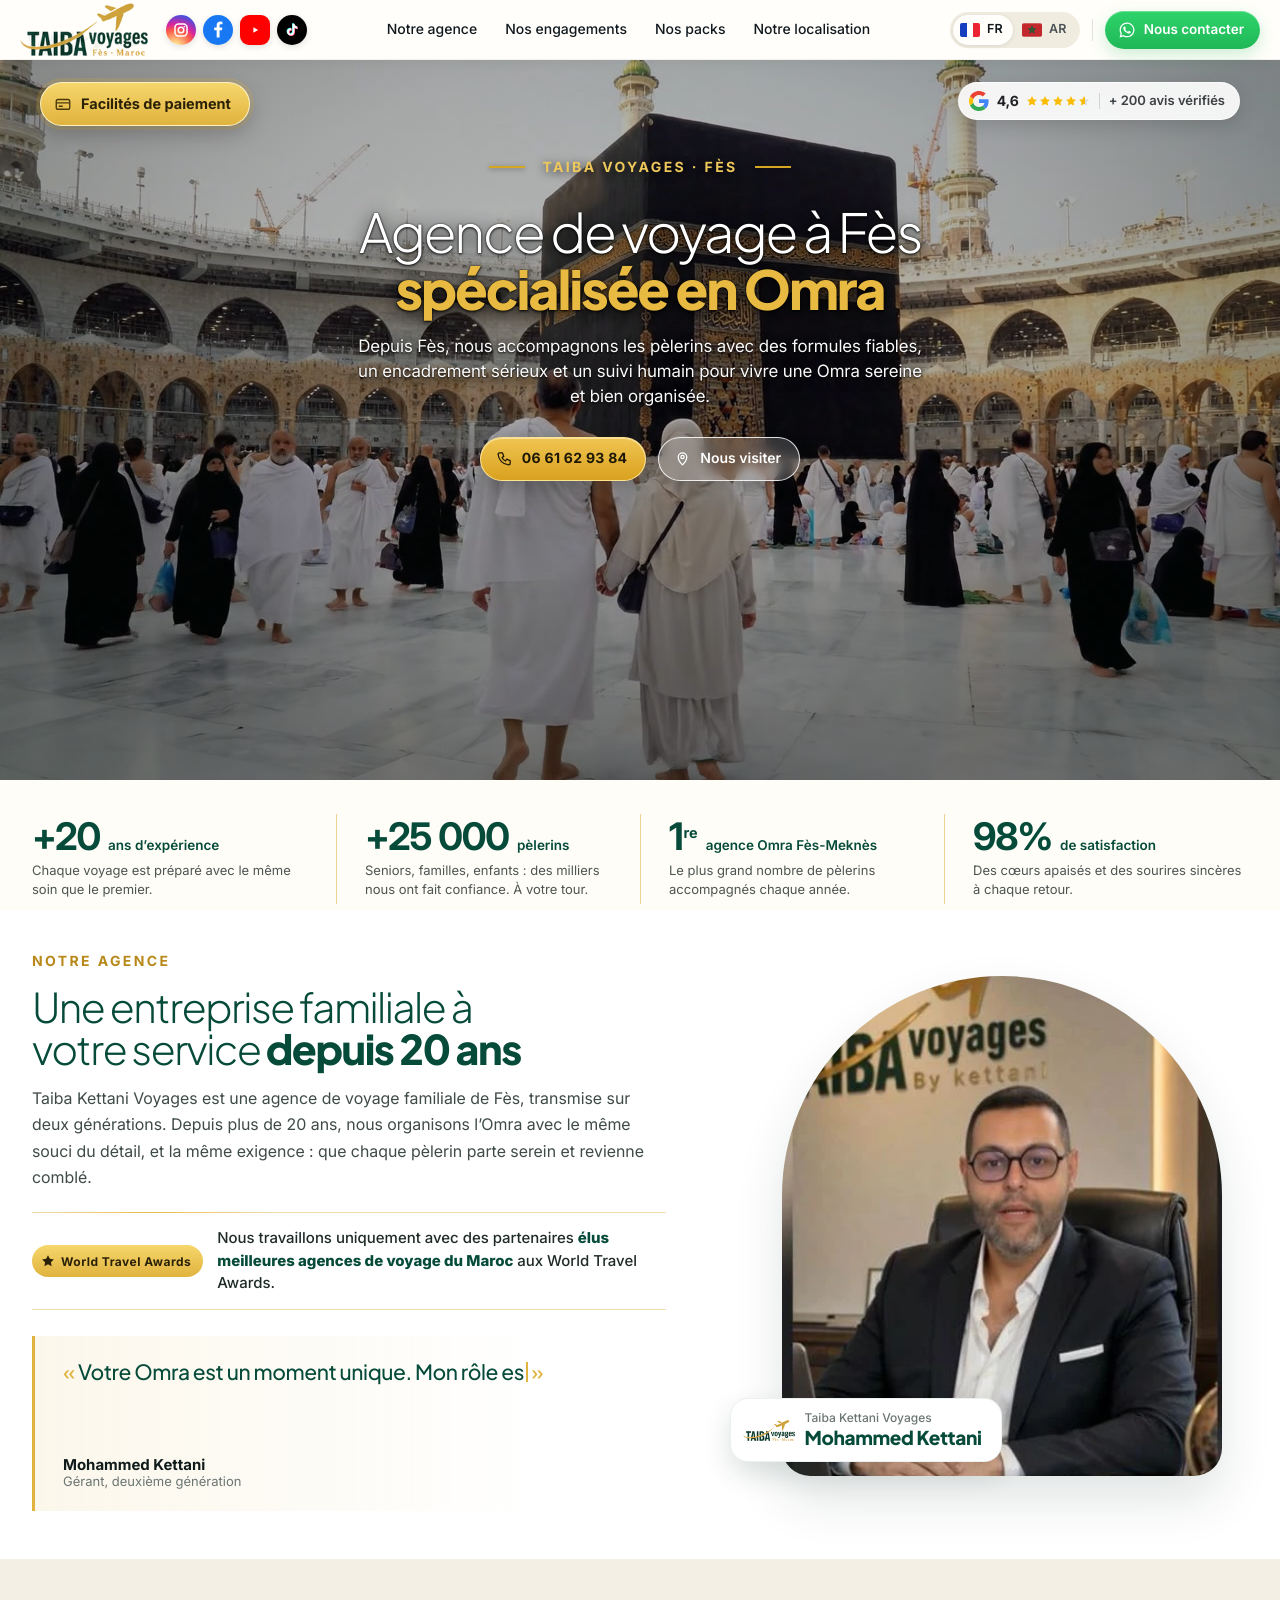
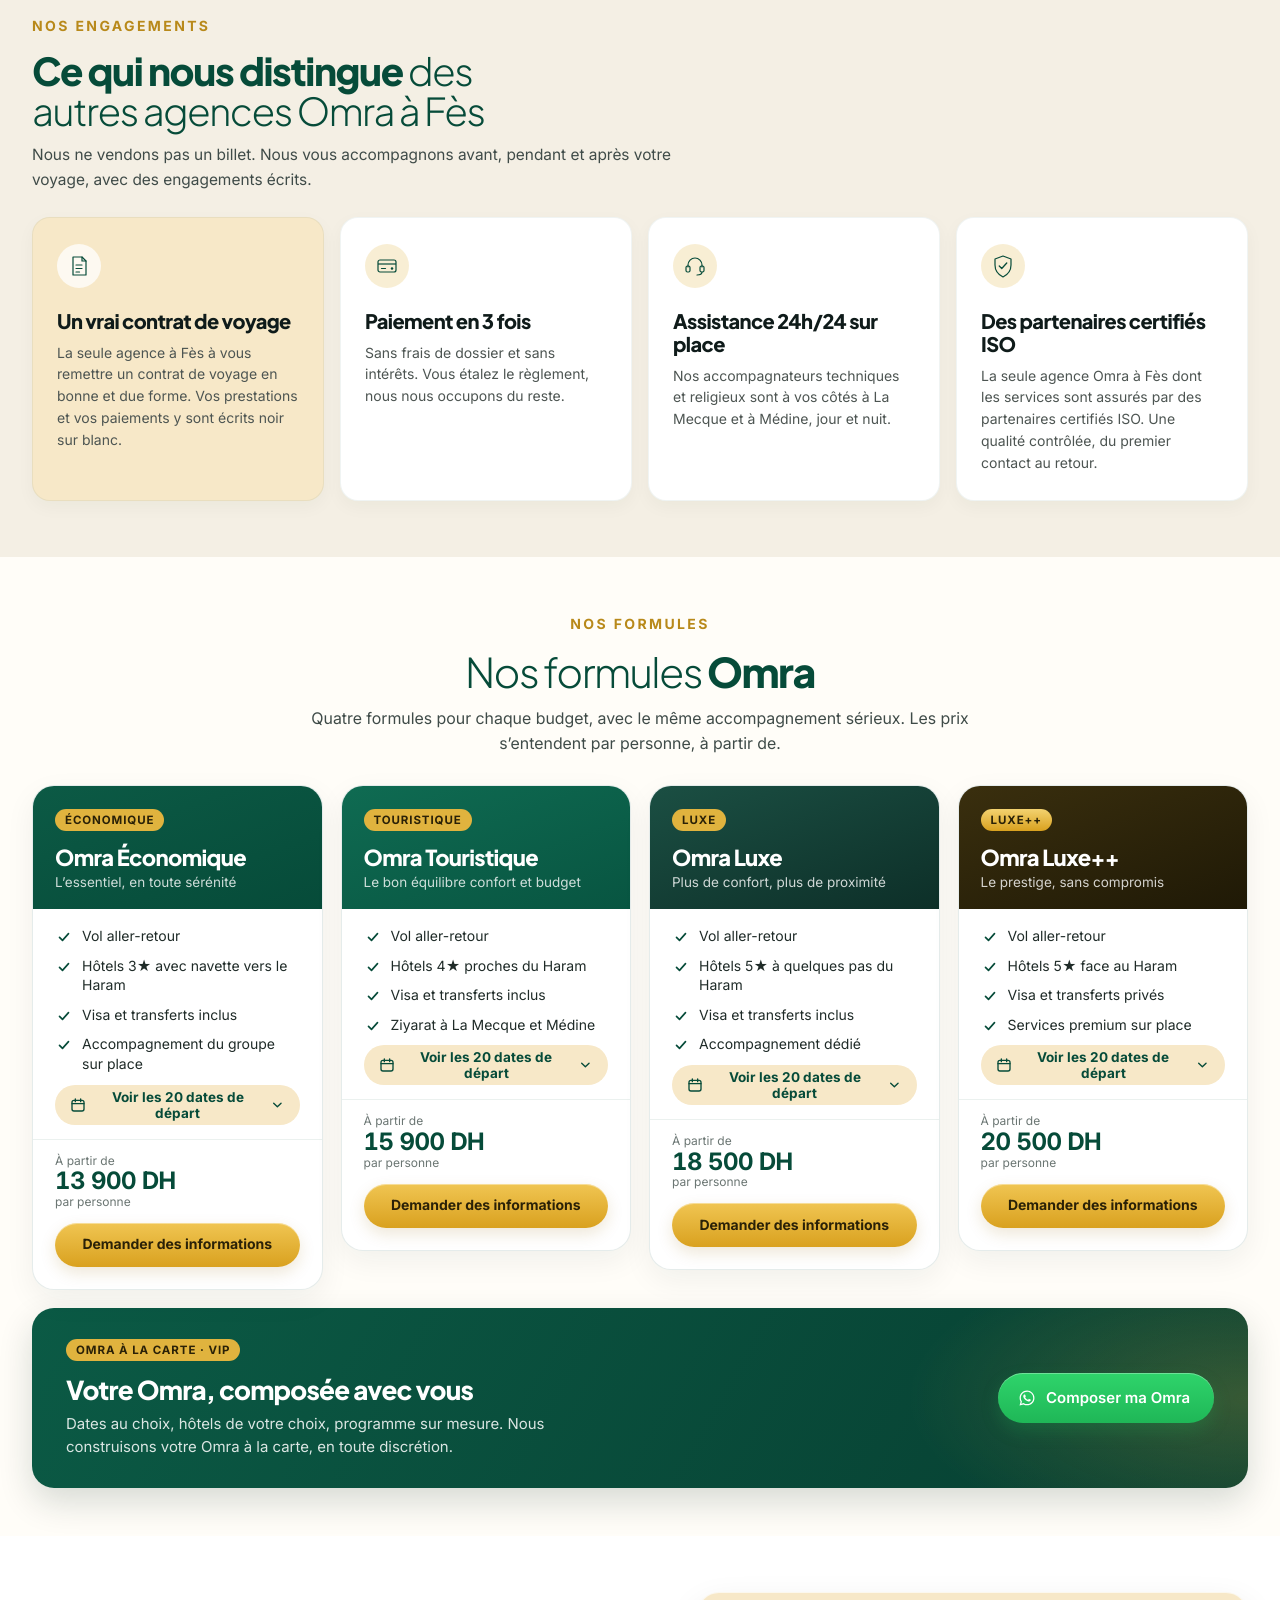
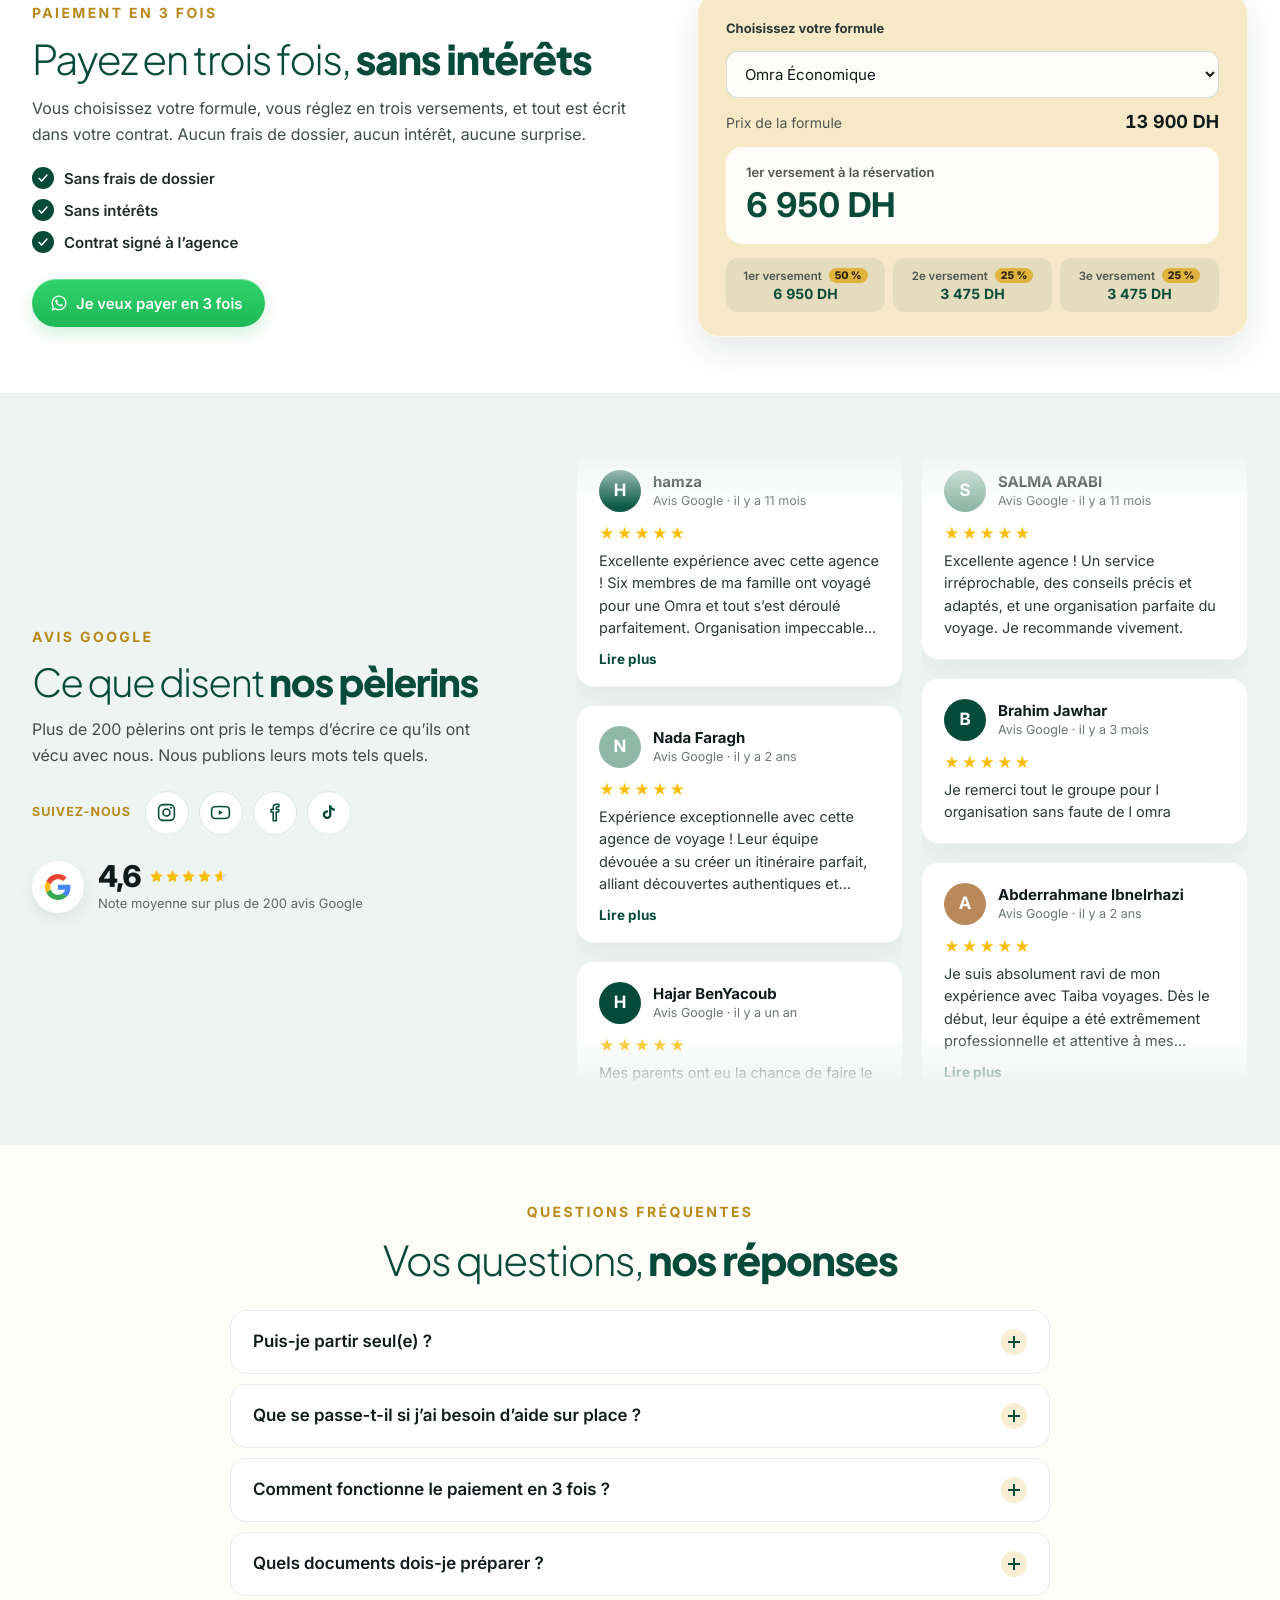
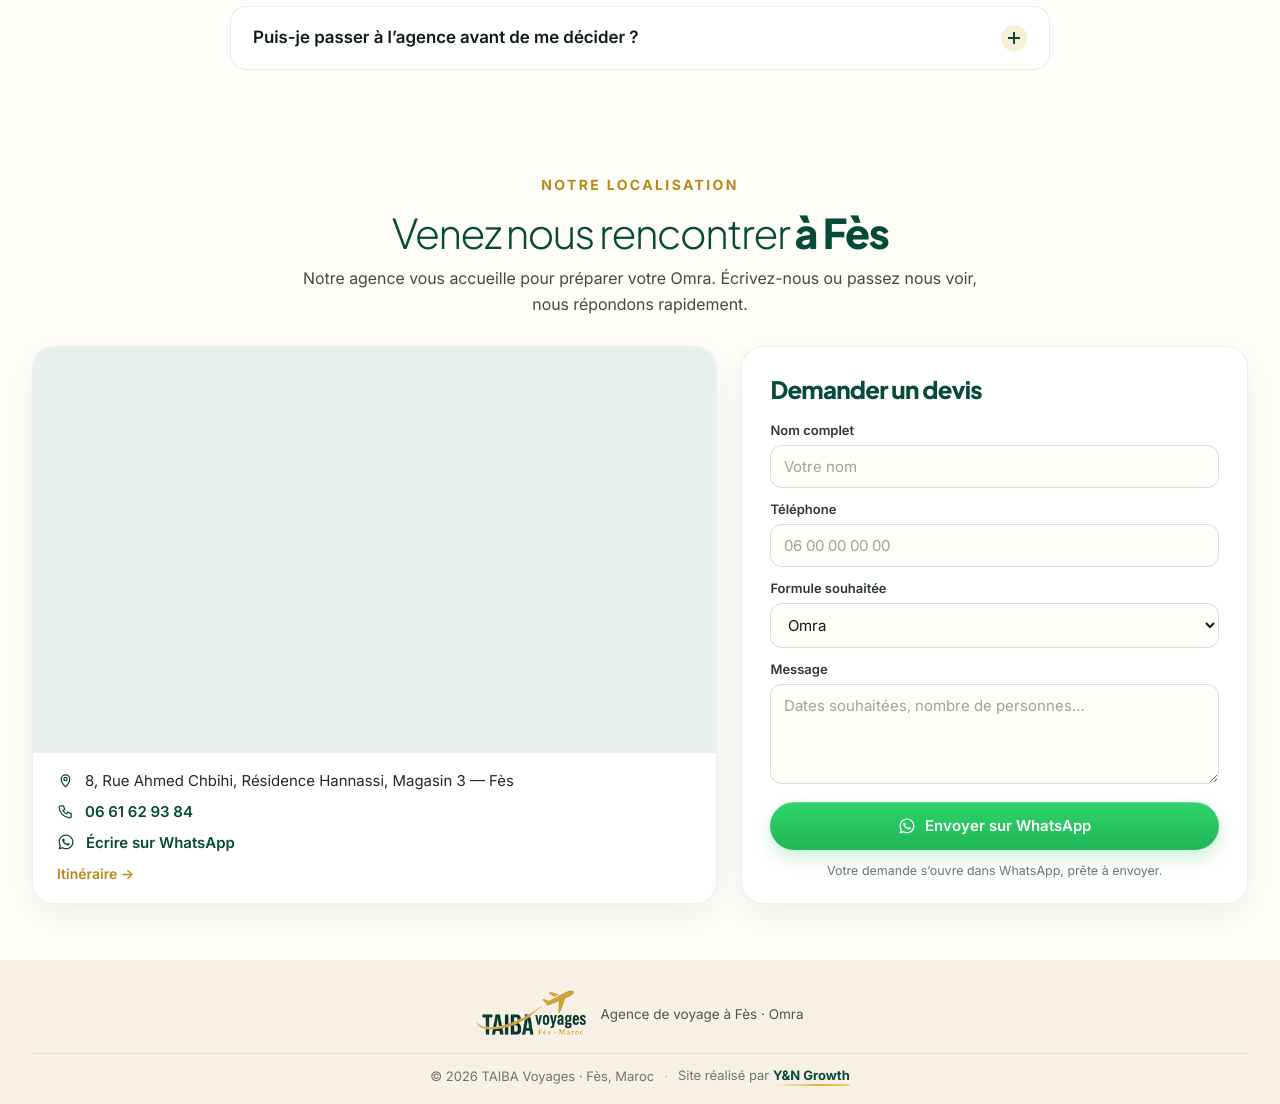
==== index.html @ 675cbcd8 "Réseaux sociaux flottants : à droite en FR, à gauche en AR (côté libre du texte) ; captures de test " ====
<!doctype html>
<html lang="fr" dir="ltr">
<head>
  <meta charset="utf-8" />
  <meta name="viewport" content="width=device-width, initial-scale=1" />
  <meta name="theme-color" content="#fffefa" />
  <title>Agence de voyage à Fès spécialisée en Omra | TAIBA Voyages</title>
  <meta name="description" content="TAIBA Voyages, agence de voyage à Fès spécialisée dans l'Omra. Découvrez nos formules et notre accompagnement." />
  <link rel="canonical" href="https://taibakettanivoyages.ma/" />
  <link rel="alternate" hreflang="fr" href="https://taibakettanivoyages.ma/" />
  <link rel="alternate" hreflang="ar" href="https://taibakettanivoyages.ma/ar/" />
  <link rel="alternate" hreflang="x-default" href="https://taibakettanivoyages.ma/" />
  <meta property="og:locale" content="fr_MA" />
  <meta property="og:locale:alternate" content="ar_MA" />
  <link rel="preconnect" href="https://fonts.googleapis.com" />
  <link rel="preconnect" href="https://fonts.gstatic.com" crossorigin />
  <link href="https://fonts.googleapis.com/css2?family=Inter:wght@400;500;600;700&family=Plus+Jakarta+Sans:wght@300;500;700;800&family=Tajawal:wght@300;400;500;700;800&display=swap" rel="stylesheet" />
  <script type="application/ld+json">{"@context": "https://schema.org", "@type": "TravelAgency", "name": "Taiba Kettani Voyages", "description": "Agence de voyage familiale à Fès spécialisée en Omra.", "telephone": "+212661629384", "address": {"@type": "PostalAddress", "streetAddress": "8, Rue Ahmed Chbihi, Résidence Hannassi, Magasin 3", "addressLocality": "Fès", "addressCountry": "MA"}, "url": "https://taibakettanivoyages.ma/", "priceRange": "13900-20500 MAD", "inLanguage": "fr", "sameAs": ["https://www.instagram.com/taiba_kettani_voyages/", "https://www.youtube.com/@Taiba.kettani.voyages", "https://www.facebook.com/Taiba.voyages", "https://www.tiktok.com/@taiba.voyages.by.k"]}</script>
  <link rel="stylesheet" href="styles.css?v=73" />
</head>
<body>
  <header class="site-header">
    <div class="nav-shell">
      <a class="brand" href="#" aria-label="TAIBA Voyages — Accueil">
        <img src="assets/logo-taiba.png" alt="TAIBA Voyages — Fès, Maroc" />
      </a>

      <div class="nav-social" aria-label="Réseaux sociaux">
        <a class="soc soc-ig" href="https://www.instagram.com/taiba_kettani_voyages/" target="_blank" rel="noopener" aria-label="Instagram" title="Instagram"><svg viewBox="0 0 24 24" fill="none" aria-hidden="true"><rect x="4" y="4" width="16" height="16" rx="4.6" stroke="#fff" stroke-width="2"/><circle cx="12" cy="12" r="3.7" stroke="#fff" stroke-width="2"/><circle cx="16.6" cy="7.4" r="1.15" fill="#fff"/></svg></a>
        <a class="soc soc-fb" href="https://www.facebook.com/Taiba.voyages" target="_blank" rel="noopener" aria-label="Facebook" title="Facebook"><svg viewBox="0 0 24 24" aria-hidden="true"><path fill="#fff" d="M15.12 5.32H17V2.14A26.1 26.1 0 0 0 14.26 2c-2.72 0-4.58 1.66-4.58 4.7v2.62H6.61v3.56h3.07V22h3.68v-9.12h3.06l.46-3.56h-3.52V7.05c0-1.03.28-1.73 1.76-1.73Z"/></svg></a>
        <a class="soc soc-yt" href="https://www.youtube.com/@Taiba.kettani.voyages" target="_blank" rel="noopener" aria-label="YouTube" title="YouTube"><svg viewBox="0 0 24 24" aria-hidden="true"><path fill="#fff" d="m9.8 8.2 6.4 3.8-6.4 3.8V8.2Z"/></svg></a>
        <a class="soc soc-tt" href="https://www.tiktok.com/@taiba.voyages.by.k" target="_blank" rel="noopener" aria-label="TikTok" title="TikTok"><svg viewBox="0 0 24 24" aria-hidden="true"><g transform="translate(4.4 3.6) scale(.66)"><path fill="#25F4EE" transform="translate(-1 -1)" d="M12.53.02c1.31-.02 2.61-.01 3.91-.02.08 1.53.63 3.09 1.75 4.17 1.12 1.11 2.7 1.62 4.24 1.79v4.03c-1.44-.05-2.89-.35-4.2-.97-.57-.26-1.1-.59-1.62-.93-.01 2.92.01 5.84-.02 8.75-.08 1.4-.54 2.79-1.35 3.94-1.31 1.92-3.58 3.17-5.91 3.21-1.43.08-2.86-.31-4.08-1.03-2.02-1.19-3.44-3.37-3.65-5.71-.02-.5-.03-1-.01-1.49.18-1.9 1.12-3.72 2.58-4.96 1.66-1.44 3.98-2.13 6.15-1.72.02 1.48-.04 2.96-.04 4.44-.99-.32-2.15-.23-3.02.37-.63.41-1.11 1.04-1.36 1.75-.21.51-.15 1.07-.14 1.61.24 1.64 1.82 3.02 3.5 2.87 1.12-.01 2.19-.66 2.77-1.61.19-.33.4-.67.41-1.06.1-1.79.06-3.57.07-5.36.01-4.03-.01-8.05.02-12.07Z"/><path fill="#FE2C55" transform="translate(1 1)" d="M12.53.02c1.31-.02 2.61-.01 3.91-.02.08 1.53.63 3.09 1.75 4.17 1.12 1.11 2.7 1.62 4.24 1.79v4.03c-1.44-.05-2.89-.35-4.2-.97-.57-.26-1.1-.59-1.62-.93-.01 2.92.01 5.84-.02 8.75-.08 1.4-.54 2.79-1.35 3.94-1.31 1.92-3.58 3.17-5.91 3.21-1.43.08-2.86-.31-4.08-1.03-2.02-1.19-3.44-3.37-3.65-5.71-.02-.5-.03-1-.01-1.49.18-1.9 1.12-3.72 2.58-4.96 1.66-1.44 3.98-2.13 6.15-1.72.02 1.48-.04 2.96-.04 4.44-.99-.32-2.15-.23-3.02.37-.63.41-1.11 1.04-1.36 1.75-.21.51-.15 1.07-.14 1.61.24 1.64 1.82 3.02 3.5 2.87 1.12-.01 2.19-.66 2.77-1.61.19-.33.4-.67.41-1.06.1-1.79.06-3.57.07-5.36.01-4.03-.01-8.05.02-12.07Z"/><path fill="#fff" d="M12.53.02c1.31-.02 2.61-.01 3.91-.02.08 1.53.63 3.09 1.75 4.17 1.12 1.11 2.7 1.62 4.24 1.79v4.03c-1.44-.05-2.89-.35-4.2-.97-.57-.26-1.1-.59-1.62-.93-.01 2.92.01 5.84-.02 8.75-.08 1.4-.54 2.79-1.35 3.94-1.31 1.92-3.58 3.17-5.91 3.21-1.43.08-2.86-.31-4.08-1.03-2.02-1.19-3.44-3.37-3.65-5.71-.02-.5-.03-1-.01-1.49.18-1.9 1.12-3.72 2.58-4.96 1.66-1.44 3.98-2.13 6.15-1.72.02 1.48-.04 2.96-.04 4.44-.99-.32-2.15-.23-3.02.37-.63.41-1.11 1.04-1.36 1.75-.21.51-.15 1.07-.14 1.61.24 1.64 1.82 3.02 3.5 2.87 1.12-.01 2.19-.66 2.77-1.61.19-.33.4-.67.41-1.06.1-1.79.06-3.57.07-5.36.01-4.03-.01-8.05.02-12.07Z"/></g></svg></a>
      </div>

      <nav class="desktop-nav" aria-label="Navigation principale">
        <a href="#agence">Notre agence</a>
        <a href="#engagements">Nos engagements</a>
        <a href="#packs">Nos packs</a>
        <a href="#localisation">Notre localisation</a>
      </nav>

      <div class="nav-actions">
        <div class="lang-switch" aria-label="Langue / اللغة">
          <a class="lang-btn is-active" href="./" data-lang="fr" lang="fr" hreflang="fr" title="Français" aria-current="page">
            <span class="flag flag-fr" aria-hidden="true"><i></i><i></i><i></i></span>
            <span class="lang-label">FR</span>
          </a>
          <a class="lang-btn" href="ar/" data-lang="ar" lang="ar" hreflang="ar" title="العربية">
            <span class="flag flag-ma" aria-hidden="true">
              <svg viewBox="0 0 900 600">
                <rect width="900" height="600" fill="#C1272D"/>
                <path d="M450 130 549.9 437.5 288.3 247.5h323.4L350.1 437.5Z" fill="none" stroke="#006233" stroke-width="40" stroke-linejoin="miter"/>
              </svg>
            </span>
            <span class="lang-label">AR</span>
          </a>
        </div>

        <span class="nav-divider" aria-hidden="true"></span>

        <a class="contact-cta" href="https://wa.me/212661629384" target="_blank" rel="noopener" aria-label="Nous contacter sur WhatsApp">
          <svg class="whatsapp-icon" width="20" height="20" viewBox="0 0 24 24" aria-hidden="true">
            <path fill="currentColor" d="M12.04 2C6.58 2 2.13 6.45 2.13 11.91c0 1.75.46 3.45 1.32 4.95L2.05 22l5.25-1.38a9.9 9.9 0 0 0 4.74 1.21c5.46 0 9.91-4.45 9.91-9.91 0-2.65-1.03-5.14-2.9-7.01A9.82 9.82 0 0 0 12.04 2m.01 1.67c2.2 0 4.26.86 5.82 2.42a8.2 8.2 0 0 1 2.41 5.83c0 4.54-3.7 8.23-8.24 8.23-1.48 0-2.93-.39-4.19-1.15l-.3-.17-3.12.82.83-3.04-.2-.32a8.2 8.2 0 0 1-1.26-4.38c.01-4.54 3.7-8.24 8.25-8.24M8.53 7.33c-.16 0-.43.06-.66.31-.22.25-.87.86-.87 2.07 0 1.22.89 2.39 1 2.56.14.17 1.76 2.67 4.25 3.73.59.27 1.05.42 1.41.53.59.19 1.13.16 1.56.1.48-.07 1.46-.6 1.67-1.18.21-.58.21-1.07.15-1.18-.07-.1-.23-.16-.48-.27-.25-.14-1.47-.74-1.69-.82-.23-.08-.37-.12-.56.12-.16.25-.64.81-.78.97-.15.17-.29.19-.53.07-.26-.13-1.06-.39-2-1.23-.74-.66-1.23-1.47-1.38-1.72-.12-.24-.01-.39.11-.5.11-.11.27-.29.37-.44.13-.14.17-.25.25-.41.08-.17.04-.31-.02-.43-.06-.11-.56-1.35-.77-1.84-.2-.48-.4-.42-.56-.43-.14 0-.3-.01-.47-.01"/>
          </svg>
          <span>Nous contacter</span>
        </a>

        <button class="menu-toggle" type="button" aria-label="Ouvrir le menu" aria-expanded="false">
          <span></span><span></span><span></span>
        </button>
      </div>
    </div>

    <div class="mobile-panel" hidden>
      <div class="mobile-row">
        <a href="#agence">Notre agence</a>
        <div class="nav-social mobile-social">
          <a class="soc soc-ig" href="https://www.instagram.com/taiba_kettani_voyages/" target="_blank" rel="noopener" aria-label="Instagram" title="Instagram"><svg viewBox="0 0 24 24" fill="none" aria-hidden="true"><rect x="4" y="4" width="16" height="16" rx="4.6" stroke="#fff" stroke-width="2"/><circle cx="12" cy="12" r="3.7" stroke="#fff" stroke-width="2"/><circle cx="16.6" cy="7.4" r="1.15" fill="#fff"/></svg></a>
          <a class="soc soc-fb" href="https://www.facebook.com/Taiba.voyages" target="_blank" rel="noopener" aria-label="Facebook" title="Facebook"><svg viewBox="0 0 24 24" aria-hidden="true"><path fill="#fff" d="M15.12 5.32H17V2.14A26.1 26.1 0 0 0 14.26 2c-2.72 0-4.58 1.66-4.58 4.7v2.62H6.61v3.56h3.07V22h3.68v-9.12h3.06l.46-3.56h-3.52V7.05c0-1.03.28-1.73 1.76-1.73Z"/></svg></a>
          <a class="soc soc-yt" href="https://www.youtube.com/@Taiba.kettani.voyages" target="_blank" rel="noopener" aria-label="YouTube" title="YouTube"><svg viewBox="0 0 24 24" aria-hidden="true"><path fill="#fff" d="m9.8 8.2 6.4 3.8-6.4 3.8V8.2Z"/></svg></a>
          <a class="soc soc-tt" href="https://www.tiktok.com/@taiba.voyages.by.k" target="_blank" rel="noopener" aria-label="TikTok" title="TikTok"><svg viewBox="0 0 24 24" aria-hidden="true"><g transform="translate(4.4 3.6) scale(.66)"><path fill="#25F4EE" transform="translate(-1 -1)" d="M12.53.02c1.31-.02 2.61-.01 3.91-.02.08 1.53.63 3.09 1.75 4.17 1.12 1.11 2.7 1.62 4.24 1.79v4.03c-1.44-.05-2.89-.35-4.2-.97-.57-.26-1.1-.59-1.62-.93-.01 2.92.01 5.84-.02 8.75-.08 1.4-.54 2.79-1.35 3.94-1.31 1.92-3.58 3.17-5.91 3.21-1.43.08-2.86-.31-4.08-1.03-2.02-1.19-3.44-3.37-3.65-5.71-.02-.5-.03-1-.01-1.49.18-1.9 1.12-3.72 2.58-4.96 1.66-1.44 3.98-2.13 6.15-1.72.02 1.48-.04 2.96-.04 4.44-.99-.32-2.15-.23-3.02.37-.63.41-1.11 1.04-1.36 1.75-.21.51-.15 1.07-.14 1.61.24 1.64 1.82 3.02 3.5 2.87 1.12-.01 2.19-.66 2.77-1.61.19-.33.4-.67.41-1.06.1-1.79.06-3.57.07-5.36.01-4.03-.01-8.05.02-12.07Z"/><path fill="#FE2C55" transform="translate(1 1)" d="M12.53.02c1.31-.02 2.61-.01 3.91-.02.08 1.53.63 3.09 1.75 4.17 1.12 1.11 2.7 1.62 4.24 1.79v4.03c-1.44-.05-2.89-.35-4.2-.97-.57-.26-1.1-.59-1.62-.93-.01 2.92.01 5.84-.02 8.75-.08 1.4-.54 2.79-1.35 3.94-1.31 1.92-3.58 3.17-5.91 3.21-1.43.08-2.86-.31-4.08-1.03-2.02-1.19-3.44-3.37-3.65-5.71-.02-.5-.03-1-.01-1.49.18-1.9 1.12-3.72 2.58-4.96 1.66-1.44 3.98-2.13 6.15-1.72.02 1.48-.04 2.96-.04 4.44-.99-.32-2.15-.23-3.02.37-.63.41-1.11 1.04-1.36 1.75-.21.51-.15 1.07-.14 1.61.24 1.64 1.82 3.02 3.5 2.87 1.12-.01 2.19-.66 2.77-1.61.19-.33.4-.67.41-1.06.1-1.79.06-3.57.07-5.36.01-4.03-.01-8.05.02-12.07Z"/><path fill="#fff" d="M12.53.02c1.31-.02 2.61-.01 3.91-.02.08 1.53.63 3.09 1.75 4.17 1.12 1.11 2.7 1.62 4.24 1.79v4.03c-1.44-.05-2.89-.35-4.2-.97-.57-.26-1.1-.59-1.62-.93-.01 2.92.01 5.84-.02 8.75-.08 1.4-.54 2.79-1.35 3.94-1.31 1.92-3.58 3.17-5.91 3.21-1.43.08-2.86-.31-4.08-1.03-2.02-1.19-3.44-3.37-3.65-5.71-.02-.5-.03-1-.01-1.49.18-1.9 1.12-3.72 2.58-4.96 1.66-1.44 3.98-2.13 6.15-1.72.02 1.48-.04 2.96-.04 4.44-.99-.32-2.15-.23-3.02.37-.63.41-1.11 1.04-1.36 1.75-.21.51-.15 1.07-.14 1.61.24 1.64 1.82 3.02 3.5 2.87 1.12-.01 2.19-.66 2.77-1.61.19-.33.4-.67.41-1.06.1-1.79.06-3.57.07-5.36.01-4.03-.01-8.05.02-12.07Z"/></g></svg></a>
        </div>
      </div>
      <a href="#engagements">Nos engagements</a>
      <a href="#packs">Nos packs</a>
      <a href="#localisation">Notre localisation</a>
    </div>
  </header>

  <nav class="social-rail" aria-label="Réseaux sociaux">
        <a class="soc soc-ig" href="https://www.instagram.com/taiba_kettani_voyages/" target="_blank" rel="noopener" aria-label="Instagram" title="Instagram"><svg viewBox="0 0 24 24" fill="none" aria-hidden="true"><rect x="4" y="4" width="16" height="16" rx="4.6" stroke="#fff" stroke-width="2"/><circle cx="12" cy="12" r="3.7" stroke="#fff" stroke-width="2"/><circle cx="16.6" cy="7.4" r="1.15" fill="#fff"/></svg></a>
        <a class="soc soc-fb" href="https://www.facebook.com/Taiba.voyages" target="_blank" rel="noopener" aria-label="Facebook" title="Facebook"><svg viewBox="0 0 24 24" aria-hidden="true"><path fill="#fff" d="M15.12 5.32H17V2.14A26.1 26.1 0 0 0 14.26 2c-2.72 0-4.58 1.66-4.58 4.7v2.62H6.61v3.56h3.07V22h3.68v-9.12h3.06l.46-3.56h-3.52V7.05c0-1.03.28-1.73 1.76-1.73Z"/></svg></a>
        <a class="soc soc-yt" href="https://www.youtube.com/@Taiba.kettani.voyages" target="_blank" rel="noopener" aria-label="YouTube" title="YouTube"><svg viewBox="0 0 24 24" aria-hidden="true"><path fill="#fff" d="m9.8 8.2 6.4 3.8-6.4 3.8V8.2Z"/></svg></a>
        <a class="soc soc-tt" href="https://www.tiktok.com/@taiba.voyages.by.k" target="_blank" rel="noopener" aria-label="TikTok" title="TikTok"><svg viewBox="0 0 24 24" aria-hidden="true"><g transform="translate(4.4 3.6) scale(.66)"><path fill="#25F4EE" transform="translate(-1 -1)" d="M12.53.02c1.31-.02 2.61-.01 3.91-.02.08 1.53.63 3.09 1.75 4.17 1.12 1.11 2.7 1.62 4.24 1.79v4.03c-1.44-.05-2.89-.35-4.2-.97-.57-.26-1.1-.59-1.62-.93-.01 2.92.01 5.84-.02 8.75-.08 1.4-.54 2.79-1.35 3.94-1.31 1.92-3.58 3.17-5.91 3.21-1.43.08-2.86-.31-4.08-1.03-2.02-1.19-3.44-3.37-3.65-5.71-.02-.5-.03-1-.01-1.49.18-1.9 1.12-3.72 2.58-4.96 1.66-1.44 3.98-2.13 6.15-1.72.02 1.48-.04 2.96-.04 4.44-.99-.32-2.15-.23-3.02.37-.63.41-1.11 1.04-1.36 1.75-.21.51-.15 1.07-.14 1.61.24 1.64 1.82 3.02 3.5 2.87 1.12-.01 2.19-.66 2.77-1.61.19-.33.4-.67.41-1.06.1-1.79.06-3.57.07-5.36.01-4.03-.01-8.05.02-12.07Z"/><path fill="#FE2C55" transform="translate(1 1)" d="M12.53.02c1.31-.02 2.61-.01 3.91-.02.08 1.53.63 3.09 1.75 4.17 1.12 1.11 2.7 1.62 4.24 1.79v4.03c-1.44-.05-2.89-.35-4.2-.97-.57-.26-1.1-.59-1.62-.93-.01 2.92.01 5.84-.02 8.75-.08 1.4-.54 2.79-1.35 3.94-1.31 1.92-3.58 3.17-5.91 3.21-1.43.08-2.86-.31-4.08-1.03-2.02-1.19-3.44-3.37-3.65-5.71-.02-.5-.03-1-.01-1.49.18-1.9 1.12-3.72 2.58-4.96 1.66-1.44 3.98-2.13 6.15-1.72.02 1.48-.04 2.96-.04 4.44-.99-.32-2.15-.23-3.02.37-.63.41-1.11 1.04-1.36 1.75-.21.51-.15 1.07-.14 1.61.24 1.64 1.82 3.02 3.5 2.87 1.12-.01 2.19-.66 2.77-1.61.19-.33.4-.67.41-1.06.1-1.79.06-3.57.07-5.36.01-4.03-.01-8.05.02-12.07Z"/><path fill="#fff" d="M12.53.02c1.31-.02 2.61-.01 3.91-.02.08 1.53.63 3.09 1.75 4.17 1.12 1.11 2.7 1.62 4.24 1.79v4.03c-1.44-.05-2.89-.35-4.2-.97-.57-.26-1.1-.59-1.62-.93-.01 2.92.01 5.84-.02 8.75-.08 1.4-.54 2.79-1.35 3.94-1.31 1.92-3.58 3.17-5.91 3.21-1.43.08-2.86-.31-4.08-1.03-2.02-1.19-3.44-3.37-3.65-5.71-.02-.5-.03-1-.01-1.49.18-1.9 1.12-3.72 2.58-4.96 1.66-1.44 3.98-2.13 6.15-1.72.02 1.48-.04 2.96-.04 4.44-.99-.32-2.15-.23-3.02.37-.63.41-1.11 1.04-1.36 1.75-.21.51-.15 1.07-.14 1.61.24 1.64 1.82 3.02 3.5 2.87 1.12-.01 2.19-.66 2.77-1.61.19-.33.4-.67.41-1.06.1-1.79.06-3.57.07-5.36.01-4.03-.01-8.05.02-12.07Z"/></g></svg></a>
      </nav>

  <main>
    <section class="hero" aria-labelledby="hero-title">
      <div class="hero-media" aria-hidden="true">
        <video class="hero-video" autoplay muted playsinline preload="auto" poster="assets/hero-placeholder.jpg">
          <source src="assets/hero-video.mp4?v=2" type="video/mp4" />
        </video>
      </div>
      <div class="hero-overlay" aria-hidden="true"></div>

      <a class="google-badge" href="#avis" aria-label="Avis Google : 4,6 sur 5, plus de 200 avis vérifiés">
        <span class="google-logo" aria-hidden="true">
          <svg viewBox="0 0 48 48">
            <path fill="#EA4335" d="M24 9.5c3.54 0 6.71 1.22 9.21 3.6l6.85-6.85C35.9 2.38 30.47 0 24 0 14.62 0 6.51 5.38 2.56 13.22l7.98 6.19C12.43 13.72 17.74 9.5 24 9.5z"/>
            <path fill="#4285F4" d="M46.98 24.55c0-1.57-.15-3.09-.38-4.55H24v9.02h12.94c-.58 2.96-2.26 5.48-4.78 7.18l7.73 6c4.51-4.18 7.09-10.36 7.09-17.65z"/>
            <path fill="#FBBC05" d="M10.53 28.59c-.48-1.45-.76-2.99-.76-4.59s.27-3.14.76-4.59l-7.98-6.19C.92 16.46 0 20.12 0 24c0 3.88.92 7.54 2.56 10.78l7.97-6.19z"/>
            <path fill="#34A853" d="M24 48c6.48 0 11.93-2.13 15.89-5.81l-7.73-6c-2.15 1.45-4.92 2.3-8.16 2.3-6.26 0-11.57-4.22-13.47-9.91l-7.98 6.19C6.51 42.62 14.62 48 24 48z"/>
          </svg>
        </span>
        <span class="google-score">4,6</span>
        <span class="stars" aria-hidden="true"><i></i><i></i><i></i><i></i><i class="half"></i></span>
        <span class="google-sep" aria-hidden="true"></span>
        <span class="google-count">+ 200 avis vérifiés</span>
      </a>

      <a class="pay-badge" href="#engagements" data-highlight="#pledge-pay"><svg width="16" height="16" viewBox="0 0 24 24" fill="none" aria-hidden="true"><rect x="3" y="6" width="18" height="13" rx="2.5" stroke="currentColor" stroke-width="1.8"/><path d="M3 10.5h18" stroke="currentColor" stroke-width="1.8"/><path d="M7 15h4" stroke="currentColor" stroke-width="1.8" stroke-linecap="round"/></svg><span>Facilités de paiement</span></a>

      <div class="hero-content">
        <div class="eyebrow"><span></span><b>TAIBA VOYAGES · FÈS</b><span></span></div>

        <h1 id="hero-title">
          <span class="line-white">Agence de voyage à Fès</span>
          <span class="line-gold">spécialisée en Omra</span>
        </h1>

        <p class="hero-lead">
          Depuis Fès, nous accompagnons les pèlerins avec des formules fiables,<br class="desktop-break" />
          un encadrement sérieux et un suivi humain pour vivre une Omra sereine<br class="desktop-break" />
          et bien organisée.
        </p>

        <div class="hero-actions v-gold">
          <a class="ghost-cta" href="tel:+212661629384" aria-label="Appeler l’agence">
            <svg width="17" height="17" viewBox="0 0 24 24" fill="none" aria-hidden="true"><path d="M5 4h4l2 5-2.5 1.5a11 11 0 0 0 5 5L15 13l5 2v4a2 2 0 0 1-2 2A16 16 0 0 1 3 6a2 2 0 0 1 2-2Z" stroke="currentColor" stroke-width="1.8" stroke-linejoin="round"/></svg>
            <span class="ghost-number">06 61 62 93 84</span>
          </a>
          <a class="ghost-cta" href="#localisation">
            <svg width="17" height="17" viewBox="0 0 24 24" fill="none" aria-hidden="true"><path d="M12 21s-6-5.3-6-11a6 6 0 0 1 12 0c0 5.7-6 11-6 11Z" stroke="currentColor" stroke-width="1.8" stroke-linejoin="round"/><circle cx="12" cy="10" r="2.3" stroke="currentColor" stroke-width="1.8"/></svg>
            <span class="ghost-label">Nous visiter</span>
          </a>
        </div>
      </div>

    </section>

    <div class="stats-anchor v-mix">
      <div class="stats-bar" role="list" aria-label="Chiffres clés de TAIBA Voyages">
        <div class="stat" role="listitem">
          <svg class="stat-icon" viewBox="0 0 48 48" fill="none" aria-hidden="true"><circle cx="24" cy="19" r="11" stroke="currentColor" stroke-width="2.2"/><path d="m17 28-4 14 11-6 11 6-4-14" stroke="currentColor" stroke-width="2.2" stroke-linejoin="round"/><path d="m24 13 1.8 3.7 4 .6-2.9 2.8.7 4-3.6-1.9-3.6 1.9.7-4-2.9-2.8 4-.6L24 13Z" stroke="currentColor" stroke-width="1.8" stroke-linejoin="round"/></svg>
          <strong class="counter" data-count="20" data-prefix="+" data-suffix="">+20</strong>
          <span class="stat-title">ans d’expérience</span>
          <p class="stat-text">Chaque voyage est préparé avec le même soin que le premier.</p>
        </div>
        <div class="stat" role="listitem">
          <svg class="stat-icon" viewBox="0 0 48 48" fill="none" aria-hidden="true"><circle cx="18" cy="16" r="6" stroke="currentColor" stroke-width="2.2"/><circle cx="32" cy="18" r="5" stroke="currentColor" stroke-width="2.2"/><path d="M6 40c0-8 5-13 12-13s12 5 12 13" stroke="currentColor" stroke-width="2.2" stroke-linecap="round"/><path d="M30 28c6 0 12 4 12 12" stroke="currentColor" stroke-width="2.2" stroke-linecap="round"/></svg>
          <strong class="counter" data-count="25000" data-prefix="+" data-suffix="">+25 000</strong>
          <span class="stat-title">pèlerins</span>
          <p class="stat-text">Seniors, familles, enfants : des milliers nous ont fait confiance. À votre tour.</p>
        </div>
        <div class="stat" role="listitem">
          <svg class="stat-icon" viewBox="0 0 48 48" fill="none" aria-hidden="true"><path d="M14 8h20v10a10 10 0 0 1-20 0V8Z" stroke="currentColor" stroke-width="2.2" stroke-linejoin="round"/><path d="M14 12H8v4a6 6 0 0 0 6 6M34 12h6v4a6 6 0 0 1-6 6" stroke="currentColor" stroke-width="2.2" stroke-linecap="round"/><path d="M24 28v6M16 40h16M19 34h10v6H19z" stroke="currentColor" stroke-width="2.2" stroke-linejoin="round"/></svg>
          <strong class="counter">1<sup class="ord">re</sup></strong>
          <span class="stat-title">agence Omra Fès-Meknès</span>
          <p class="stat-text">Le plus grand nombre de pèlerins accompagnés chaque année.</p>
        </div>
        <div class="stat" role="listitem">
          <svg class="stat-icon" viewBox="0 0 48 48" fill="none" aria-hidden="true"><path d="M24 41s-15-9.5-15-21a8.5 8.5 0 0 1 15-5.4A8.5 8.5 0 0 1 39 20c0 11.5-15 21-15 21Z" stroke="currentColor" stroke-width="2.2" stroke-linejoin="round"/></svg>
          <strong class="counter" data-count="98" data-prefix="" data-suffix="%">98%</strong>
          <span class="stat-title">de satisfaction</span>
          <p class="stat-text">Des cœurs apaisés et des sourires sincères à chaque retour.</p>
        </div>
      </div>
    </div>

    <section id="agence" class="agency" aria-labelledby="agency-title">
      <div class="container agency-grid">
        <div class="agency-copy">
          <div class="eyebrow eyebrow-dark eyebrow-start"><span></span><b>Notre agence</b></div>
          <h2 id="agency-title">Une entreprise familiale à votre service <strong>depuis 20 ans</strong></h2>
          <p class="agency-lead">Taiba Kettani Voyages est une agence de voyage familiale de Fès, transmise sur deux générations. Depuis plus de 20 ans, nous organisons l’Omra avec le même souci du détail, et la même exigence : que chaque pèlerin parte serein et revienne comblé.</p>
          <div class="partners">
            <span class="partners-pill"><svg width="14" height="14" viewBox="0 0 24 24" fill="currentColor" aria-hidden="true"><path d="m12 2 3.09 6.26L22 9.27l-5 4.87 1.18 6.88L12 17.77l-6.18 3.25L7 14.14 2 9.27l6.91-1.01L12 2z"/></svg>World Travel Awards</span>
            <p>Nous travaillons uniquement avec des partenaires <b>élus meilleures agences de voyage du Maroc</b> aux World Travel Awards.</p>
          </div>
          <blockquote class="founder-quote">
            <p class="typewriter" data-text="Votre Omra est un moment unique. Mon rôle est de vous accompagner avant, pendant et après, comme si vous étiez de ma famille.">Votre Omra est un moment unique. Mon rôle est de vous accompagner avant, pendant et après, comme si vous étiez de ma famille.</p>
            <footer><strong>Mohammed Kettani</strong><span>Gérant, deuxième génération</span></footer>
          </blockquote>
        </div>

        <div class="agency-visual">
          <div class="portrait">
            <picture>
              <source srcset="assets/mohammed-kettani.webp" type="image/webp" />
              <img src="assets/mohammed-kettani.jpg" alt="Mohammed Kettani, gérant de TAIBA Voyages, à son bureau" width="398" height="640" loading="lazy" />
            </picture>
          </div>
          <div class="float-badge float-brand">
            <img src="assets/logo-taiba.png" alt="" />
            <span class="float-text"><small>Taiba Kettani Voyages</small><strong>Mohammed Kettani</strong></span>
          </div>
        </div>
      </div>
    </section>

    <section id="engagements" class="pledges" aria-labelledby="pledges-title">
      <div class="container">
        <div class="pledges-head">
          <div class="pledges-copy">
            <div class="eyebrow eyebrow-dark eyebrow-start"><span></span><b>Nos engagements</b></div>
            <h2 id="pledges-title"><strong>Ce qui nous distingue</strong> des autres agences Omra à Fès</h2>
            <p>Nous ne vendons pas un billet. Nous vous accompagnons avant, pendant et après votre voyage, avec des engagements écrits.</p>
          </div>
        </div>
        <div class="pledge-grid">
          <div class="pledge">
            <span class="pledge-icon"><svg viewBox="0 0 48 48" fill="none" aria-hidden="true"><path d="M12 6h18l8 8v28H12V6Z" stroke="currentColor" stroke-width="2.4" stroke-linejoin="round"/><path d="M30 6v8h8M18 22h12M18 29h12M18 36h7" stroke="currentColor" stroke-width="2.4" stroke-linecap="round"/></svg></span>
            <h3>Un vrai contrat de voyage</h3>
            <p>La seule agence à Fès à vous remettre un contrat de voyage en bonne et due forme. Vos prestations et vos paiements y sont écrits noir sur blanc.</p>
          </div>
          <div class="pledge" id="pledge-pay">
            <span class="pledge-icon"><svg viewBox="0 0 48 48" fill="none" aria-hidden="true"><rect x="6" y="12" width="36" height="24" rx="4" stroke="currentColor" stroke-width="2.4"/><path d="M6 20h36" stroke="currentColor" stroke-width="2.4"/><path d="M13 29h8" stroke="currentColor" stroke-width="2.4" stroke-linecap="round"/><circle cx="34" cy="29" r="2.5" fill="currentColor"/></svg></span>
            <h3>Paiement en 3 fois</h3>
            <p>Sans frais de dossier et sans intérêts. Vous étalez le règlement, nous nous occupons du reste.</p>
          </div>
          <div class="pledge">
            <span class="pledge-icon"><svg viewBox="0 0 48 48" fill="none" aria-hidden="true"><path d="M10 26v-4a14 14 0 0 1 28 0v4" stroke="currentColor" stroke-width="2.4" stroke-linecap="round"/><rect x="6" y="24" width="8" height="12" rx="3" stroke="currentColor" stroke-width="2.4"/><rect x="34" y="24" width="8" height="12" rx="3" stroke="currentColor" stroke-width="2.4"/><path d="M38 36c0 4-4 6-10 6" stroke="currentColor" stroke-width="2.4" stroke-linecap="round"/></svg></span>
            <h3>Assistance 24h/24 sur place</h3>
            <p>Nos accompagnateurs techniques et religieux sont à vos côtés à La Mecque et à Médine, jour et nuit.</p>
          </div>
          <div class="pledge">
            <span class="pledge-icon"><svg viewBox="0 0 48 48" fill="none" aria-hidden="true"><path d="M24 4 40 10v12c0 10.5-6.1 19-16 24C14.1 41 8 32.5 8 22V10L24 4Z" stroke="currentColor" stroke-width="2.4" stroke-linejoin="round"/><path d="m16.5 24 5 5 10-11" stroke="currentColor" stroke-width="2.6" stroke-linecap="round" stroke-linejoin="round"/></svg></span>
            <h3>Des partenaires certifiés ISO</h3>
            <p>La seule agence Omra à Fès dont les services sont assurés par des partenaires certifiés ISO. Une qualité contrôlée, du premier contact au retour.</p>
          </div>
        </div>
      </div>
    </section>

    <section id="packs" class="packs" aria-labelledby="packs-title" data-lang="fr">
      <div class="container">
        <div class="section-head">
          <div class="eyebrow eyebrow-dark"><span></span><b>Nos formules</b><span></span></div>
          <h2 id="packs-title">Nos formules <strong>Omra</strong></h2>
          <p>Quatre formules pour chaque budget, avec le même accompagnement sérieux. Les prix s’entendent par personne, à partir de.</p>
        </div>
        <div class="pack-grid">
          <article class="pack pack-eco">
            <div class="pack-head">
              <span class="pack-tier">Économique</span>
              <h3>Omra Économique</h3>
              <p>L’essentiel, en toute sérénité</p>
            </div>
            <ul class="pack-list">
              <li><svg viewBox="0 0 24 24" fill="none" aria-hidden="true"><path d="m6 12.5 4 4 8-9" stroke="currentColor" stroke-width="2.2" stroke-linecap="round" stroke-linejoin="round"/></svg><span>Vol aller-retour</span></li>
              <li><svg viewBox="0 0 24 24" fill="none" aria-hidden="true"><path d="m6 12.5 4 4 8-9" stroke="currentColor" stroke-width="2.2" stroke-linecap="round" stroke-linejoin="round"/></svg><span>Hôtels 3★ avec navette vers le Haram</span></li>
              <li><svg viewBox="0 0 24 24" fill="none" aria-hidden="true"><path d="m6 12.5 4 4 8-9" stroke="currentColor" stroke-width="2.2" stroke-linecap="round" stroke-linejoin="round"/></svg><span>Visa et transferts inclus</span></li>
              <li><svg viewBox="0 0 24 24" fill="none" aria-hidden="true"><path d="m6 12.5 4 4 8-9" stroke="currentColor" stroke-width="2.2" stroke-linecap="round" stroke-linejoin="round"/></svg><span>Accompagnement du groupe sur place</span></li>
            </ul>
            <div class="pack-flights"></div>
            <div class="pack-foot">
              <span class="pack-price">
                <small>À partir de</small>
                <strong><span class="num" dir="ltr">13 900</span> DH</strong>
                <em>par personne</em>
              </span>
              <a class="pack-cta" href="https://wa.me/212661629384?text=Bonjour%20TAIBA%20Voyages%2C%20je%20souhaite%20des%20informations%20sur%20la%20formule%20Omra%20%C3%89conomique." target="_blank" rel="noopener">Demander des informations</a>
            </div>
          </article>
          <article class="pack pack-tour">
            <div class="pack-head">
              <span class="pack-tier">Touristique</span>
              <h3>Omra Touristique</h3>
              <p>Le bon équilibre confort et budget</p>
            </div>
            <ul class="pack-list">
              <li><svg viewBox="0 0 24 24" fill="none" aria-hidden="true"><path d="m6 12.5 4 4 8-9" stroke="currentColor" stroke-width="2.2" stroke-linecap="round" stroke-linejoin="round"/></svg><span>Vol aller-retour</span></li>
              <li><svg viewBox="0 0 24 24" fill="none" aria-hidden="true"><path d="m6 12.5 4 4 8-9" stroke="currentColor" stroke-width="2.2" stroke-linecap="round" stroke-linejoin="round"/></svg><span>Hôtels 4★ proches du Haram</span></li>
              <li><svg viewBox="0 0 24 24" fill="none" aria-hidden="true"><path d="m6 12.5 4 4 8-9" stroke="currentColor" stroke-width="2.2" stroke-linecap="round" stroke-linejoin="round"/></svg><span>Visa et transferts inclus</span></li>
              <li><svg viewBox="0 0 24 24" fill="none" aria-hidden="true"><path d="m6 12.5 4 4 8-9" stroke="currentColor" stroke-width="2.2" stroke-linecap="round" stroke-linejoin="round"/></svg><span>Ziyarat à La Mecque et Médine</span></li>
            </ul>
            <div class="pack-flights"></div>
            <div class="pack-foot">
              <span class="pack-price">
                <small>À partir de</small>
                <strong><span class="num" dir="ltr">15 900</span> DH</strong>
                <em>par personne</em>
              </span>
              <a class="pack-cta" href="https://wa.me/212661629384?text=Bonjour%20TAIBA%20Voyages%2C%20je%20souhaite%20des%20informations%20sur%20la%20formule%20Omra%20Touristique." target="_blank" rel="noopener">Demander des informations</a>
            </div>
          </article>
          <article class="pack pack-luxe">
            <div class="pack-head">
              <span class="pack-tier">Luxe</span>
              <h3>Omra Luxe</h3>
              <p>Plus de confort, plus de proximité</p>
            </div>
            <ul class="pack-list">
              <li><svg viewBox="0 0 24 24" fill="none" aria-hidden="true"><path d="m6 12.5 4 4 8-9" stroke="currentColor" stroke-width="2.2" stroke-linecap="round" stroke-linejoin="round"/></svg><span>Vol aller-retour</span></li>
              <li><svg viewBox="0 0 24 24" fill="none" aria-hidden="true"><path d="m6 12.5 4 4 8-9" stroke="currentColor" stroke-width="2.2" stroke-linecap="round" stroke-linejoin="round"/></svg><span>Hôtels 5★ à quelques pas du Haram</span></li>
              <li><svg viewBox="0 0 24 24" fill="none" aria-hidden="true"><path d="m6 12.5 4 4 8-9" stroke="currentColor" stroke-width="2.2" stroke-linecap="round" stroke-linejoin="round"/></svg><span>Visa et transferts inclus</span></li>
              <li><svg viewBox="0 0 24 24" fill="none" aria-hidden="true"><path d="m6 12.5 4 4 8-9" stroke="currentColor" stroke-width="2.2" stroke-linecap="round" stroke-linejoin="round"/></svg><span>Accompagnement dédié</span></li>
            </ul>
            <div class="pack-flights"></div>
            <div class="pack-foot">
              <span class="pack-price">
                <small>À partir de</small>
                <strong><span class="num" dir="ltr">18 500</span> DH</strong>
                <em>par personne</em>
              </span>
              <a class="pack-cta" href="https://wa.me/212661629384?text=Bonjour%20TAIBA%20Voyages%2C%20je%20souhaite%20des%20informations%20sur%20la%20formule%20Omra%20Luxe." target="_blank" rel="noopener">Demander des informations</a>
            </div>
          </article>
          <article class="pack pack-luxepp">
            <div class="pack-head">
              <span class="pack-tier">Luxe++</span>
              <h3>Omra Luxe++</h3>
              <p>Le prestige, sans compromis</p>
            </div>
            <ul class="pack-list">
              <li><svg viewBox="0 0 24 24" fill="none" aria-hidden="true"><path d="m6 12.5 4 4 8-9" stroke="currentColor" stroke-width="2.2" stroke-linecap="round" stroke-linejoin="round"/></svg><span>Vol aller-retour</span></li>
              <li><svg viewBox="0 0 24 24" fill="none" aria-hidden="true"><path d="m6 12.5 4 4 8-9" stroke="currentColor" stroke-width="2.2" stroke-linecap="round" stroke-linejoin="round"/></svg><span>Hôtels 5★ face au Haram</span></li>
              <li><svg viewBox="0 0 24 24" fill="none" aria-hidden="true"><path d="m6 12.5 4 4 8-9" stroke="currentColor" stroke-width="2.2" stroke-linecap="round" stroke-linejoin="round"/></svg><span>Visa et transferts privés</span></li>
              <li><svg viewBox="0 0 24 24" fill="none" aria-hidden="true"><path d="m6 12.5 4 4 8-9" stroke="currentColor" stroke-width="2.2" stroke-linecap="round" stroke-linejoin="round"/></svg><span>Services premium sur place</span></li>
            </ul>
            <div class="pack-flights"></div>
            <div class="pack-foot">
              <span class="pack-price">
                <small>À partir de</small>
                <strong><span class="num" dir="ltr">20 500</span> DH</strong>
                <em>par personne</em>
              </span>
              <a class="pack-cta" href="https://wa.me/212661629384?text=Bonjour%20TAIBA%20Voyages%2C%20je%20souhaite%20des%20informations%20sur%20la%20formule%20Omra%20Luxe%2B%2B." target="_blank" rel="noopener">Demander des informations</a>
            </div>
          </article>
        </div>

        <div class="vip-banner">
          <div class="vip-copy">
            <span class="vip-tag">Omra à la carte · VIP</span>
            <h3>Votre Omra, composée avec vous</h3>
            <p>Dates au choix, hôtels de votre choix, programme sur mesure. Nous construisons votre Omra à la carte, en toute discrétion.</p>
          </div>
          <a class="vip-cta" href="https://wa.me/212661629384?text=Bonjour%20TAIBA%20Voyages%2C%20je%20souhaite%20composer%20une%20Omra%20%C3%A0%20la%20carte." target="_blank" rel="noopener"><svg width="18" height="18" viewBox="0 0 24 24" aria-hidden="true"><path fill="currentColor" d="M12.04 2C6.58 2 2.13 6.45 2.13 11.91c0 1.75.46 3.45 1.32 4.95L2.05 22l5.25-1.38a9.9 9.9 0 0 0 4.74 1.21c5.46 0 9.91-4.45 9.91-9.91 0-2.65-1.03-5.14-2.9-7.01A9.82 9.82 0 0 0 12.04 2m.01 1.67c2.2 0 4.26.86 5.82 2.42a8.2 8.2 0 0 1 2.41 5.83c0 4.54-3.7 8.23-8.24 8.23-1.48 0-2.93-.39-4.19-1.15l-.3-.17-3.12.82.83-3.04-.2-.32a8.2 8.2 0 0 1-1.26-4.38c.01-4.54 3.7-8.24 8.25-8.24M8.53 7.33c-.16 0-.43.06-.66.31-.22.25-.87.86-.87 2.07 0 1.22.89 2.39 1 2.56.14.17 1.76 2.67 4.25 3.73.59.27 1.05.42 1.41.53.59.19 1.13.16 1.56.1.48-.07 1.46-.6 1.67-1.18.21-.58.21-1.07.15-1.18-.07-.1-.23-.16-.48-.27-.25-.14-1.47-.74-1.69-.82-.23-.08-.37-.12-.56.12-.16.25-.64.81-.78.97-.15.17-.29.19-.53.07-.26-.13-1.06-.39-2-1.23-.74-.66-1.23-1.47-1.38-1.72-.12-.24-.01-.39.11-.5.11-.11.27-.29.37-.44.13-.14.17-.25.25-.41.08-.17.04-.31-.02-.43-.06-.11-.56-1.35-.77-1.84-.2-.48-.4-.42-.56-.43-.14 0-.3-.01-.47-.01"/></svg><span>Composer ma Omra</span></a>
        </div>
      </div>
    </section>

    <section id="paiement" class="payment" aria-labelledby="payment-title">
      <div class="container payment-grid">
        <div class="payment-copy">
          <div class="eyebrow eyebrow-dark eyebrow-start"><span></span><b>Paiement en 3 fois</b></div>
          <h2 id="payment-title">Payez en trois fois, <strong>sans intérêts</strong></h2>
          <p>Vous choisissez votre formule, vous réglez en trois versements, et tout est écrit dans votre contrat. Aucun frais de dossier, aucun intérêt, aucune surprise.</p>
          <ul class="pay-points">
            <li><svg viewBox="0 0 24 24" fill="none" aria-hidden="true"><path d="m6 12.5 4 4 8-9" stroke="currentColor" stroke-width="2.2" stroke-linecap="round" stroke-linejoin="round"/></svg><span>Sans frais de dossier</span></li>
            <li><svg viewBox="0 0 24 24" fill="none" aria-hidden="true"><path d="m6 12.5 4 4 8-9" stroke="currentColor" stroke-width="2.2" stroke-linecap="round" stroke-linejoin="round"/></svg><span>Sans intérêts</span></li>
            <li><svg viewBox="0 0 24 24" fill="none" aria-hidden="true"><path d="m6 12.5 4 4 8-9" stroke="currentColor" stroke-width="2.2" stroke-linecap="round" stroke-linejoin="round"/></svg><span>Contrat signé à l’agence</span></li>
          </ul>
          <a class="contact-cta payment-cta" href="https://wa.me/212661629384?text=Bonjour%20TAIBA%20Voyages%2C%20je%20souhaite%20r%C3%A9server%20une%20Omra%20avec%20le%20paiement%20en%203%20fois." target="_blank" rel="noopener"><svg width="18" height="18" viewBox="0 0 24 24" aria-hidden="true"><path fill="currentColor" d="M12.04 2C6.58 2 2.13 6.45 2.13 11.91c0 1.75.46 3.45 1.32 4.95L2.05 22l5.25-1.38a9.9 9.9 0 0 0 4.74 1.21c5.46 0 9.91-4.45 9.91-9.91 0-2.65-1.03-5.14-2.9-7.01A9.82 9.82 0 0 0 12.04 2m.01 1.67c2.2 0 4.26.86 5.82 2.42a8.2 8.2 0 0 1 2.41 5.83c0 4.54-3.7 8.23-8.24 8.23-1.48 0-2.93-.39-4.19-1.15l-.3-.17-3.12.82.83-3.04-.2-.32a8.2 8.2 0 0 1-1.26-4.38c.01-4.54 3.7-8.24 8.25-8.24M8.53 7.33c-.16 0-.43.06-.66.31-.22.25-.87.86-.87 2.07 0 1.22.89 2.39 1 2.56.14.17 1.76 2.67 4.25 3.73.59.27 1.05.42 1.41.53.59.19 1.13.16 1.56.1.48-.07 1.46-.6 1.67-1.18.21-.58.21-1.07.15-1.18-.07-.1-.23-.16-.48-.27-.25-.14-1.47-.74-1.69-.82-.23-.08-.37-.12-.56.12-.16.25-.64.81-.78.97-.15.17-.29.19-.53.07-.26-.13-1.06-.39-2-1.23-.74-.66-1.23-1.47-1.38-1.72-.12-.24-.01-.39.11-.5.11-.11.27-.29.37-.44.13-.14.17-.25.25-.41.08-.17.04-.31-.02-.43-.06-.11-.56-1.35-.77-1.84-.2-.48-.4-.42-.56-.43-.14 0-.3-.01-.47-.01"/></svg><span>Je veux payer en 3 fois</span></a>
        </div>

        <div class="pay-card" data-currency="DH">
          <label for="pay-select">Choisissez votre formule</label>
          <select id="pay-select" class="pay-select">
                <option value="13900">Omra Économique</option>
                <option value="15900">Omra Touristique</option>
                <option value="18500">Omra Luxe</option>
                <option value="20500">Omra Luxe++</option>
          </select>
          <div class="pay-line"><span>Prix de la formule</span><strong class="pay-total"><span class="num" dir="ltr">13 900</span> DH</strong></div>
          <div class="pay-split">
            <span>1er versement à la réservation</span>
            <strong class="pay-each"><span class="num" dir="ltr">6 950</span> DH</strong>
          </div>
          <div class="pay-steps">
            <div class="pay-step"><span>1er versement <b class="pct"><bdi>50 %</bdi></b></span><strong><i class="num" dir="ltr">6 950</i> DH</strong></div>
            <div class="pay-step"><span>2e versement <b class="pct"><bdi>25 %</bdi></b></span><strong><i class="num" dir="ltr">3 475</i> DH</strong></div>
            <div class="pay-step"><span>3e versement <b class="pct"><bdi>25 %</bdi></b></span><strong><i class="num" dir="ltr">3 475</i> DH</strong></div>
          </div>
        </div>
      </div>
    </section>

    <section id="avis" class="reviews" aria-labelledby="reviews-title" data-lang="fr" data-label-google="Avis Google" data-label-more="Lire plus" data-label-less="Réduire">
      <div class="container reviews-grid">
        <div class="reviews-copy">
          <div class="eyebrow eyebrow-dark eyebrow-start"><span></span><b>Avis Google</b></div>
          <h2 id="reviews-title">Ce que disent <strong>nos pèlerins</strong></h2>
          <p>Plus de 200 pèlerins ont pris le temps d’écrire ce qu’ils ont vécu avec nous. Nous publions leurs mots tels quels.</p>
          <div class="reviews-social">
            <span class="footer-follow">Suivez-nous</span>
            <a href="https://www.instagram.com/taiba_kettani_voyages/" target="_blank" rel="noopener" aria-label="Instagram" title="Instagram"><svg viewBox="0 0 24 24" fill="none" aria-hidden="true"><rect x="3" y="3" width="18" height="18" rx="5" stroke="currentColor" stroke-width="1.8"/><circle cx="12" cy="12" r="4" stroke="currentColor" stroke-width="1.8"/><circle cx="17.3" cy="6.7" r="1.2" fill="currentColor"/></svg></a>
            <a href="https://www.youtube.com/@Taiba.kettani.voyages" target="_blank" rel="noopener" aria-label="YouTube" title="YouTube"><svg viewBox="0 0 24 24" fill="none" aria-hidden="true"><path d="M22 8.2c-.2-1.5-1.2-2.5-2.7-2.7C17.5 5.2 12 5.2 12 5.2s-5.5 0-7.3.3C3.2 5.7 2.2 6.7 2 8.2 1.8 9.6 1.8 12 1.8 12s0 2.4.2 3.8c.2 1.5 1.2 2.5 2.7 2.7 1.8.3 7.3.3 7.3.3s5.5 0 7.3-.3c1.5-.2 2.5-1.2 2.7-2.7.2-1.4.2-3.8.2-3.8s0-2.4-.2-3.8Z" stroke="currentColor" stroke-width="1.8" stroke-linejoin="round"/><path d="m10 9.2 4.6 2.8-4.6 2.8V9.2Z" fill="currentColor"/></svg></a>
            <a href="https://www.facebook.com/Taiba.voyages" target="_blank" rel="noopener" aria-label="Facebook" title="Facebook"><svg viewBox="0 0 24 24" fill="none" aria-hidden="true"><path d="M14 8.5V6.8c0-.8.5-1.3 1.3-1.3H17V2.5h-2.6C11.9 2.5 10.5 4 10.5 6.5v2H8v3h2.5v10h3.5v-10h2.6l.4-3H14Z" stroke="currentColor" stroke-width="1.8" stroke-linejoin="round"/></svg></a>
            <a href="https://www.tiktok.com/@taiba.voyages.by.k" target="_blank" rel="noopener" aria-label="TikTok" title="TikTok"><svg viewBox="0 0 24 24" aria-hidden="true"><g transform="translate(4.4 3.6) scale(.66)"><path fill="currentColor" d="M12.53.02c1.31-.02 2.61-.01 3.91-.02.08 1.53.63 3.09 1.75 4.17 1.12 1.11 2.7 1.62 4.24 1.79v4.03c-1.44-.05-2.89-.35-4.2-.97-.57-.26-1.1-.59-1.62-.93-.01 2.92.01 5.84-.02 8.75-.08 1.4-.54 2.79-1.35 3.94-1.31 1.92-3.58 3.17-5.91 3.21-1.43.08-2.86-.31-4.08-1.03-2.02-1.19-3.44-3.37-3.65-5.71-.02-.5-.03-1-.01-1.49.18-1.9 1.12-3.72 2.58-4.96 1.66-1.44 3.98-2.13 6.15-1.72.02 1.48-.04 2.96-.04 4.44-.99-.32-2.15-.23-3.02.37-.63.41-1.11 1.04-1.36 1.75-.21.51-.15 1.07-.14 1.61.24 1.64 1.82 3.02 3.5 2.87 1.12-.01 2.19-.66 2.77-1.61.19-.33.4-.67.41-1.06.1-1.79.06-3.57.07-5.36.01-4.03-.01-8.05.02-12.07Z"/></g></svg></a>
          </div>
          <div class="reviews-score">
            <span class="reviews-g"><svg viewBox="0 0 48 48" aria-hidden="true"><path fill="#EA4335" d="M24 9.5c3.54 0 6.71 1.22 9.21 3.6l6.85-6.85C35.9 2.38 30.47 0 24 0 14.62 0 6.51 5.38 2.56 13.22l7.98 6.19C12.43 13.72 17.74 9.5 24 9.5z"/><path fill="#4285F4" d="M46.98 24.55c0-1.57-.15-3.09-.38-4.55H24v9.02h12.94c-.58 2.96-2.26 5.48-4.78 7.18l7.73 6c4.51-4.18 7.09-10.36 7.09-17.65z"/><path fill="#FBBC05" d="M10.53 28.59c-.48-1.45-.76-2.99-.76-4.59s.27-3.14.76-4.59l-7.98-6.19C.92 16.46 0 20.12 0 24c0 3.88.92 7.54 2.56 10.78l7.97-6.19z"/><path fill="#34A853" d="M24 48c6.48 0 11.93-2.13 15.89-5.81l-7.73-6c-2.15 1.45-4.92 2.3-8.16 2.3-6.26 0-11.57-4.22-13.47-9.91l-7.98 6.19C6.51 42.62 14.62 48 24 48z"/></svg></span>
            <span class="reviews-score-text">
              <span class="reviews-note"><strong>4,6</strong><span class="stars" aria-hidden="true"><i></i><i></i><i></i><i></i><i class="half"></i></span></span>
              <small>Note moyenne sur plus de 200 avis Google</small>
            </span>
          </div>
        </div>
        <div class="reviews-wall" aria-label="Avis de nos pèlerins">
          <div class="reviews-col reviews-col-up"></div>
          <div class="reviews-col reviews-col-down"></div>
        </div>
      </div>
    </section>

    <section id="faq" class="faq" aria-labelledby="faq-title">
      <div class="container faq-inner">
        <div class="section-head">
          <div class="eyebrow eyebrow-dark"><span></span><b>Questions fréquentes</b><span></span></div>
          <h2 id="faq-title">Vos questions, <strong>nos réponses</strong></h2>
        </div>
        <div class="faq-list">
          <details class="faq-item">
            <summary>Puis-je partir seul(e) ?<span class="faq-plus" aria-hidden="true"></span></summary>
            <p>Oui. Nos groupes sont ouverts à tous : seniors, adultes, enfants et familles. Vous n’êtes jamais seul : un accompagnateur est avec le groupe du départ au retour.</p>
          </details>
          <details class="faq-item">
            <summary>Que se passe-t-il si j’ai besoin d’aide sur place ?<span class="faq-plus" aria-hidden="true"></span></summary>
            <p>Nos accompagnateurs techniques et religieux sont présents à La Mecque et à Médine. Ils sont joignables 24h/24 et 7j/7 pour toute question ou besoin.</p>
          </details>
          <details class="faq-item">
            <summary>Comment fonctionne le paiement en 3 fois ?<span class="faq-plus" aria-hidden="true"></span></summary>
            <p>Vous réglez votre formule en trois versements, sans frais de dossier et sans intérêts. Les montants et les dates sont écrits dans votre contrat de voyage.</p>
          </details>
          <details class="faq-item">
            <summary>Quels documents dois-je préparer ?<span class="faq-plus" aria-hidden="true"></span></summary>
            <p>Un passeport valide au moins six mois après la date de retour et une photo d’identité. Nous nous occupons du visa et des formalités, et nous vous indiquons les vaccins éventuels.</p>
          </details>
          <details class="faq-item">
            <summary>Puis-je passer à l’agence avant de me décider ?<span class="faq-plus" aria-hidden="true"></span></summary>
            <p>Avec plaisir. Nous vous accueillons au 8, rue Ahmed Chbihi à Fès, ou par téléphone au 06 61 62 93 84. Aucun engagement.</p>
          </details>
        </div>
      </div>
      <script type="application/ld+json">{"@context": "https://schema.org", "@type": "FAQPage", "mainEntity": [{"@type": "Question", "name": "Puis-je partir seul(e) ?", "acceptedAnswer": {"@type": "Answer", "text": "Oui. Nos groupes sont ouverts à tous : seniors, adultes, enfants et familles. Vous n’êtes jamais seul : un accompagnateur est avec le groupe du départ au retour."}}, {"@type": "Question", "name": "Que se passe-t-il si j’ai besoin d’aide sur place ?", "acceptedAnswer": {"@type": "Answer", "text": "Nos accompagnateurs techniques et religieux sont présents à La Mecque et à Médine. Ils sont joignables 24h/24 et 7j/7 pour toute question ou besoin."}}, {"@type": "Question", "name": "Comment fonctionne le paiement en 3 fois ?", "acceptedAnswer": {"@type": "Answer", "text": "Vous réglez votre formule en trois versements, sans frais de dossier et sans intérêts. Les montants et les dates sont écrits dans votre contrat de voyage."}}, {"@type": "Question", "name": "Quels documents dois-je préparer ?", "acceptedAnswer": {"@type": "Answer", "text": "Un passeport valide au moins six mois après la date de retour et une photo d’identité. Nous nous occupons du visa et des formalités, et nous vous indiquons les vaccins éventuels."}}, {"@type": "Question", "name": "Puis-je passer à l’agence avant de me décider ?", "acceptedAnswer": {"@type": "Answer", "text": "Avec plaisir. Nous vous accueillons au 8, rue Ahmed Chbihi à Fès, ou par téléphone au 06 61 62 93 84. Aucun engagement."}}]}</script>
    </section>

    <section id="localisation" class="location" aria-labelledby="location-title">
      <div class="container">
        <div class="section-head">
          <div class="eyebrow eyebrow-dark"><span></span><b>Notre localisation</b><span></span></div>
          <h2 id="location-title">Venez nous rencontrer <br class="mobile-break" /><strong>à Fès</strong></h2>
          <p>Notre agence vous accueille pour préparer votre Omra. Écrivez-nous ou passez nous voir, nous répondons rapidement.</p>
        </div>

        <div class="location-grid">
          <div class="location-card map-card">
            <div class="map-frame">
              <iframe title="Carte de l’agence TAIBA Voyages à Fès" src="https://www.google.com/maps?q=34.0355426,-4.9988111&hl=fr&z=17&output=embed" loading="lazy" referrerpolicy="no-referrer-when-downgrade" allowfullscreen></iframe>
            </div>
            <ul class="location-info">
              <li><svg width="17" height="17" viewBox="0 0 24 24" fill="none" aria-hidden="true"><path d="M12 21s-6-5.3-6-11a6 6 0 0 1 12 0c0 5.7-6 11-6 11Z" stroke="currentColor" stroke-width="1.8" stroke-linejoin="round"/><circle cx="12" cy="10" r="2.3" stroke="currentColor" stroke-width="1.8"/></svg><span>8, Rue Ahmed Chbihi, Résidence Hannassi, Magasin 3 — Fès</span></li>
              <li><svg width="17" height="17" viewBox="0 0 24 24" fill="none" aria-hidden="true"><path d="M5 4h4l2 5-2.5 1.5a11 11 0 0 0 5 5L15 13l5 2v4a2 2 0 0 1-2 2A16 16 0 0 1 3 6a2 2 0 0 1 2-2Z" stroke="currentColor" stroke-width="1.8" stroke-linejoin="round"/></svg><a href="tel:+212661629384" dir="ltr">06 61 62 93 84</a></li>
              <li><svg width="18" height="18" viewBox="0 0 24 24" aria-hidden="true"><path fill="currentColor" d="M12.04 2C6.58 2 2.13 6.45 2.13 11.91c0 1.75.46 3.45 1.32 4.95L2.05 22l5.25-1.38a9.9 9.9 0 0 0 4.74 1.21c5.46 0 9.91-4.45 9.91-9.91 0-2.65-1.03-5.14-2.9-7.01A9.82 9.82 0 0 0 12.04 2m.01 1.67c2.2 0 4.26.86 5.82 2.42a8.2 8.2 0 0 1 2.41 5.83c0 4.54-3.7 8.23-8.24 8.23-1.48 0-2.93-.39-4.19-1.15l-.3-.17-3.12.82.83-3.04-.2-.32a8.2 8.2 0 0 1-1.26-4.38c.01-4.54 3.7-8.24 8.25-8.24M8.53 7.33c-.16 0-.43.06-.66.31-.22.25-.87.86-.87 2.07 0 1.22.89 2.39 1 2.56.14.17 1.76 2.67 4.25 3.73.59.27 1.05.42 1.41.53.59.19 1.13.16 1.56.1.48-.07 1.46-.6 1.67-1.18.21-.58.21-1.07.15-1.18-.07-.1-.23-.16-.48-.27-.25-.14-1.47-.74-1.69-.82-.23-.08-.37-.12-.56.12-.16.25-.64.81-.78.97-.15.17-.29.19-.53.07-.26-.13-1.06-.39-2-1.23-.74-.66-1.23-1.47-1.38-1.72-.12-.24-.01-.39.11-.5.11-.11.27-.29.37-.44.13-.14.17-.25.25-.41.08-.17.04-.31-.02-.43-.06-.11-.56-1.35-.77-1.84-.2-.48-.4-.42-.56-.43-.14 0-.3-.01-.47-.01"/></svg><a href="https://wa.me/212661629384" target="_blank" rel="noopener">Écrire sur WhatsApp</a></li>
            </ul>
            <a class="directions" href="https://www.google.com/maps/dir/?api=1&destination=34.0355426,-4.9988111" target="_blank" rel="noopener">Itinéraire</a>
          </div>

          <form class="location-card contact-form" data-whatsapp="212661629384" data-template="Bonjour TAIBA Voyages, je suis {name} ({phone}). Je souhaite des informations sur : {pack}. {message}">
            <h3>Demander un devis</h3>
            <label>
              <span>Nom complet</span>
              <input name="name" type="text" autocomplete="name" placeholder="Votre nom" required />
            </label>
            <label>
              <span>Téléphone</span>
              <input name="phone" type="tel" autocomplete="tel" placeholder="06 00 00 00 00" dir="ltr" required />
            </label>
            <label>
              <span>Formule souhaitée</span>
              <select name="pack">
              <option value="Omra">Omra</option>
              <option value="Voyage personnalisé">Voyage personnalisé</option>
              </select>
            </label>
            <label>
              <span>Message</span>
              <textarea name="message" rows="4" placeholder="Dates souhaitées, nombre de personnes…"></textarea>
            </label>
            <button class="form-submit" type="submit">
              <svg width="18" height="18" viewBox="0 0 24 24" aria-hidden="true"><path fill="currentColor" d="M12.04 2C6.58 2 2.13 6.45 2.13 11.91c0 1.75.46 3.45 1.32 4.95L2.05 22l5.25-1.38a9.9 9.9 0 0 0 4.74 1.21c5.46 0 9.91-4.45 9.91-9.91 0-2.65-1.03-5.14-2.9-7.01A9.82 9.82 0 0 0 12.04 2m.01 1.67c2.2 0 4.26.86 5.82 2.42a8.2 8.2 0 0 1 2.41 5.83c0 4.54-3.7 8.23-8.24 8.23-1.48 0-2.93-.39-4.19-1.15l-.3-.17-3.12.82.83-3.04-.2-.32a8.2 8.2 0 0 1-1.26-4.38c.01-4.54 3.7-8.24 8.25-8.24M8.53 7.33c-.16 0-.43.06-.66.31-.22.25-.87.86-.87 2.07 0 1.22.89 2.39 1 2.56.14.17 1.76 2.67 4.25 3.73.59.27 1.05.42 1.41.53.59.19 1.13.16 1.56.1.48-.07 1.46-.6 1.67-1.18.21-.58.21-1.07.15-1.18-.07-.1-.23-.16-.48-.27-.25-.14-1.47-.74-1.69-.82-.23-.08-.37-.12-.56.12-.16.25-.64.81-.78.97-.15.17-.29.19-.53.07-.26-.13-1.06-.39-2-1.23-.74-.66-1.23-1.47-1.38-1.72-.12-.24-.01-.39.11-.5.11-.11.27-.29.37-.44.13-.14.17-.25.25-.41.08-.17.04-.31-.02-.43-.06-.11-.56-1.35-.77-1.84-.2-.48-.4-.42-.56-.43-.14 0-.3-.01-.47-.01"/></svg>
              <span>Envoyer sur WhatsApp</span>
            </button>
            <p class="form-note">Votre demande s’ouvre dans WhatsApp, prête à envoyer.</p>
          </form>
        </div>
      </div>
    </section>
  </main>


  <footer class="site-footer">
    <div class="container footer-inner">
      <div class="footer-brand">
        <img src="assets/logo-taiba.png" alt="TAIBA Voyages" />
        <span>Agence de voyage à Fès · Omra</span>
      </div>
    </div>
    <div class="footer-copy"><span>© 2026 TAIBA Voyages · Fès, Maroc</span><span class="footer-sep" aria-hidden="true">·</span><span>Site réalisé par <a class="credit" href="https://www.yngrowth.com" target="_blank" rel="noopener"><span>Y&amp;N Growth</span></a></span></div>
  </footer>

  <script src="script.js?v=73"></script>
</body>
</html>
---- styles.css ----
:root {
  --green: #064b39;
  --green-deep: #073f31;
  --gold: #e0b33e;
  --gold-light: #efc85b;
  --ivory: #fffdf8;
  --ink: #0f1b1a;
  --nav-h: 60px;
  --container: 1500px;
}

* { box-sizing: border-box; }

html { scroll-behavior: smooth; background: #fffefa; }

body {
  margin: 0;
  color: var(--ink);
  background: var(--ivory);
  font-family: "Inter", Arial, sans-serif;
  -webkit-font-smoothing: antialiased;
  text-rendering: geometricPrecision;
}

a { color: inherit; text-decoration: none; }
button, a { -webkit-tap-highlight-color: transparent; }

.site-header {
  position: sticky;
  top: 0;
  z-index: 30;
  height: var(--nav-h);
  background: #fffefa;
  border-bottom: 1px solid rgba(0,0,0,.05);
  box-shadow: 0 1px 12px rgba(0,0,0,.05);
}

.nav-shell {
  width: min(1400px, calc(100% - 40px));
  height: 100%;
  margin: 0 auto;
  display: grid;
  grid-template-columns: auto auto 1fr auto;
  column-gap: 18px;
  align-items: center;
}

.brand {
  display: inline-flex;
  align-items: center;
  width: fit-content;
}

.brand img {
  display: block;
  width: 128px;
  height: auto;
  object-fit: contain;
}

.desktop-nav {
  justify-self: center;
  display: flex;
  align-items: center;
  gap: 28px;
  white-space: nowrap;
}

.desktop-nav a {
  font-size: 14px;
  font-weight: 500;
  color: #11191e;
  transition: color .2s ease;
}
.desktop-nav a:hover { color: var(--green); }

.nav-actions {
  justify-self: end;
  display: flex;
  align-items: center;
  gap: 12px;
}

.lang-switch {
  display: inline-flex;
  align-items: center;
  padding: 3px;
  border-radius: 999px;
  background: #f1ece0;
  gap: 2px;
}

.lang-btn {
  appearance: none;
  border: 0;
  background: transparent;
  height: 30px;
  padding: 0 10px 0 7px;
  border-radius: 999px;
  display: inline-flex;
  align-items: center;
  gap: 7px;
  color: #4a5257;
  font: inherit;
  font-size: 12.5px;
  font-weight: 600;
  letter-spacing: .02em;
  cursor: pointer;
  transition: background .18s ease, color .18s ease, box-shadow .18s ease;
}
.lang-btn:hover { color: #10161a; }
.lang-btn.is-active {
  color: #10161a;
  background: #fffefa;
  box-shadow: 0 1px 4px rgba(0,0,0,.10);
}

.flag {
  display: inline-flex;
  width: 20px;
  height: 14px;
  border-radius: 2px;
  overflow: hidden;
  box-shadow: inset 0 0 0 1px rgba(0,0,0,.06);
}
.flag-fr i { flex: 1; }
.flag-fr i:nth-child(1) { background: #173ebf; }
.flag-fr i:nth-child(2) { background: #fff; }
.flag-fr i:nth-child(3) { background: #ec2332; }
.flag-ma svg { width: 100%; height: 100%; display: block; }

.nav-divider {
  width: 1px;
  height: 22px;
  background: rgba(18,28,31,.12);
}

.contact-cta {
  height: 38px;
  padding: 0 16px 0 13px;
  border-radius: 999px;
  display: inline-flex;
  align-items: center;
  justify-content: center;
  gap: 8px;
  color: #fff;
  font-size: 13.5px;
  font-weight: 600;
  white-space: nowrap;
  background: linear-gradient(180deg, #2fd46b 0%, #1fb757 100%);
  box-shadow: inset 0 1px 0 rgba(255,255,255,.3), 0 6px 16px rgba(31,183,87,.22);
  transition: transform .18s ease, filter .18s ease;
}
.contact-cta:hover { transform: translateY(-1px); filter: brightness(1.04); }
.whatsapp-icon { flex: 0 0 auto; width: 18px; height: 18px; }

.menu-toggle { display: none; }
.mobile-panel { display: none; }

.hero {
  position: relative;
  height: min(calc(100vh - var(--nav-h)), 720px);
  min-height: 620px;
  overflow: visible;
  isolation: isolate;
}

.hero-media,
.hero-overlay {
  position: absolute;
  inset: 0;
}

.hero-media {
  z-index: 0;
  background: #0b2b23;
  overflow: hidden;
}

.hero-video {
  position: absolute;
  inset: 0;
  width: 100%;
  height: 100%;
  object-fit: cover;
  object-position: center 68%;
  display: block;
}

/* Darkening close to the reference: enough contrast without flattening the photo. */
.hero-overlay {
  z-index: 1;
  background:
    linear-gradient(180deg, rgba(5,13,13,.21) 0%, rgba(4,13,12,.25) 45%, rgba(2,11,10,.32) 100%),
    radial-gradient(ellipse 58% 62% at 50% 38%, rgba(0,0,0,.03) 0%, rgba(0,0,0,.15) 60%, rgba(0,0,0,.31) 100%);
}

.google-badge {
  position: absolute;
  z-index: 4;
  top: 22px;
  right: max(40px, calc((100vw - 1240px) / 2));
  height: 38px;
  padding: 0 14px 0 9px;
  border-radius: 999px;
  display: inline-flex;
  align-items: center;
  gap: 7px;
  color: #202124;
  font-size: 13px;
  background: rgba(255,255,255,.9);
  -webkit-backdrop-filter: blur(8px);
          backdrop-filter: blur(8px);
  border: 1px solid rgba(255,255,255,.7);
  box-shadow: 0 6px 18px rgba(0,0,0,.14);
  cursor: pointer;
  -webkit-tap-highlight-color: transparent;
}
.google-badge:hover, .google-badge:active, .google-badge:focus { transform: none; background: #fff; }
@media (max-width: 900px) {
  .google-badge, .google-badge:hover, .google-badge:active, .google-badge:focus { transform: translateX(-50%); }
}

.google-logo {
  width: 22px;
  height: 22px;
  flex: 0 0 22px;
  display: grid;
  place-items: center;
}
.google-logo svg { width: 20px; height: 20px; }

.google-score {
  font-size: 14px;
  font-weight: 700;
  letter-spacing: -.01em;
}

.stars {
  display: inline-flex;
  gap: 1px;
}
.stars i {
  width: 12px;
  height: 12px;
  background: #fbbc05;
  -webkit-mask: url("data:image/svg+xml,%3Csvg xmlns='http://www.w3.org/2000/svg' viewBox='0 0 24 24'%3E%3Cpath d='m12 2 3.09 6.26L22 9.27l-5 4.87 1.18 6.88L12 17.77l-6.18 3.25L7 14.14 2 9.27l6.91-1.01L12 2z'/%3E%3C/svg%3E") center / contain no-repeat;
          mask: url("data:image/svg+xml,%3Csvg xmlns='http://www.w3.org/2000/svg' viewBox='0 0 24 24'%3E%3Cpath d='m12 2 3.09 6.26L22 9.27l-5 4.87 1.18 6.88L12 17.77l-6.18 3.25L7 14.14 2 9.27l6.91-1.01L12 2z'/%3E%3C/svg%3E") center / contain no-repeat;
}
.stars i.half { background: linear-gradient(90deg, #fbbc05 0 60%, #dadce0 60% 100%); }

.google-sep {
  width: 1px;
  height: 16px;
  margin: 0 2px;
  background: rgba(32,33,36,.16);
}
.google-count {
  font-weight: 600;
  color: #3c4043;
  white-space: nowrap;
}

.hero-content {
  position: relative;
  z-index: 2;
  width: min(1050px, calc(100% - 64px));
  margin: 0 auto;
  padding-top: 92px;
  text-align: center;
  color: #fff;
}

.eyebrow {
  display: inline-flex;
  align-items: center;
  justify-content: center;
  gap: 17px;
  color: var(--gold-light);
  text-transform: uppercase;
  letter-spacing: .17em;
  font-size: 14px;
  font-weight: 600;
  text-shadow: 0 2px 9px rgba(0,0,0,.75);
}
.eyebrow span {
  width: 36px;
  height: 2px;
  background: #d6a821;
  box-shadow: 0 1px 5px rgba(0,0,0,.4);
}

h1 {
  margin: 29px auto 19px;
  font-family: "Plus Jakarta Sans", "Inter", Arial, sans-serif;
  font-size: clamp(50px, 4.2vw, 68px);
  line-height: 1;
  font-weight: 300;
  letter-spacing: -.045em;
  text-wrap: balance;
  text-shadow:
    0 4px 18px rgba(0,0,0,.92),
    0 1px 3px rgba(0,0,0,.94),
    0 0 1px rgba(0,0,0,.95);
}

h1 span { display: block; }
h1 .line-white { color: #fff; }
h1 .line-gold {
  margin-top: 4px;
  color: #e8ba42;
  font-weight: 800;
  letter-spacing: -.04em;
}

.hero-lead {
  margin: 0 auto;
  max-width: 770px;
  color: rgba(255,255,255,.98);
  font-size: 17px;
  line-height: 1.48;
  font-weight: 400;
  letter-spacing: -.005em;
  text-shadow:
    0 3px 12px rgba(0,0,0,.88),
    0 1px 2px rgba(0,0,0,.85);
}

.hero-actions {
  margin-top: 26px;
  display: flex;
  justify-content: center;
  flex-wrap: wrap;
  gap: 12px;
}

.ghost-cta {
  height: 44px;
  padding: 0 18px 0 15px;
  border-radius: 999px;
  display: inline-flex;
  align-items: center;
  gap: 9px;
  color: #fff;
  font-size: 14px;
  font-weight: 600;
  background: rgba(255,255,255,.12);
  border: 1px solid rgba(255,255,255,.55);
  -webkit-backdrop-filter: blur(6px);
          backdrop-filter: blur(6px);
  box-shadow: 0 4px 14px rgba(0,0,0,.14);
  transition: background .18s ease, border-color .18s ease, transform .18s ease;
}
.ghost-cta:hover {
  background: rgba(255,255,255,.22);
  border-color: rgba(255,255,255,.85);
  transform: translateY(-1px);
}
.ghost-cta svg { flex: 0 0 auto; }
.ghost-number {
  font-weight: 700;
  letter-spacing: .02em;
  direction: ltr;
  unicode-bidi: isolate;
}
.ghost-label:not(:last-child)::after {
  content: "";
  display: inline-block;
  width: 1px;
  height: 14px;
  margin-inline-start: 10px;
  vertical-align: -2px;
  background: rgba(255,255,255,.5);
}

.stats-anchor {
  position: relative;
  z-index: 3;
  height: 0;
}
.stats-bar {
  position: absolute;
  z-index: 3;
  left: 50%;
  top: 0;
  transform: translate(-50%, -50%);
  width: min(1240px, calc(100% - 64px));
  display: grid;
  grid-template-columns: repeat(4, minmax(0, 1fr));
  gap: 18px;
}

.stat {
  padding: 18px 20px 18px;
  border-radius: 20px;
  background: #f7e8c8;
  border: 1px solid rgba(255,255,255,.7);
  box-shadow: 0 14px 34px rgba(0,0,0,.14);
  color: #1b1a17;
  display: grid;
  grid-template-columns: auto 1fr;
  align-items: baseline;
  column-gap: 8px;
}
.stat .stat-text { grid-column: 1 / -1; align-self: start; }
.stat .counter {
  font-size: 34px;
  line-height: 1;
  font-weight: 700;
  letter-spacing: -.03em;
  color: #121512;
}
.stat-figure {
  display: flex;
  align-items: baseline;
  gap: 8px;
}
.counter-prefix {
  font-size: 17px;
  font-weight: 700;
  color: #1f2b28;
}
.stat-title {
  margin-top: 0;
  white-space: nowrap;
  overflow: hidden;
  text-overflow: ellipsis;
  font-size: 14.5px;
  font-weight: 600;
  color: #1f2b28;
}
.stat-text {
  margin: 6px 0 0;
  font-size: 13px;
  line-height: 1.45;
  color: #4d5552;
}

@media (max-width: 1200px) {
  :root { --nav-h: 58px; }
  .nav-shell {
    width: calc(100% - 32px);
    grid-template-columns: auto auto 1fr auto;
    column-gap: 14px;
  }
  .brand img { width: 120px; }
  .desktop-nav { gap: 24px; }
  .desktop-nav a { font-size: 13.5px; }
  .contact-cta { height: 36px; padding: 0 14px 0 11px; font-size: 13px; }
  .whatsapp-icon { width: 17px; height: 17px; }
  .google-badge { right: 24px; }
  .hero-content { padding-top: 135px; }
  h1 { font-size: clamp(46px, 5vw, 62px); }
}

@media (max-width: 900px) {
  :root { --nav-h: 56px; }
  .nav-shell {
    width: calc(100% - 36px);
    display: flex;
    justify-content: space-between;
  }
  .brand img { width: 118px; }
  .desktop-nav, .nav-divider { display: none; }
  .nav-actions { gap: 10px; }
  /* WhatsApp en pastille ronde, icône seule */
  .nav-actions > .contact-cta { width: 40px; height: 40px; padding: 0; border-radius: 50%; }
  .nav-actions > .contact-cta span { display: none; }
  .nav-actions > .contact-cta .whatsapp-icon { width: 21px; height: 21px; }
  .lang-btn { height: 28px; padding: 0 8px 0 6px; font-size: 12px; }
  .menu-toggle {
    display: inline-flex;
    width: 46px;
    height: 46px;
    border: 0;
    border-radius: 50%;
    background: #f4efe2;
    flex-direction: column;
    align-items: center;
    justify-content: center;
    gap: 5px;
    cursor: pointer;
  }
  .menu-toggle span { width: 20px; height: 2px; background: var(--green); border-radius: 2px; }
  .mobile-panel {
    position: absolute;
    top: var(--nav-h);
    left: 0;
    right: 0;
    z-index: 50;
    padding: 18px 20px 24px;
    background: #fffefa;
    box-shadow: 0 18px 24px rgba(0,0,0,.08);
  }
  .mobile-panel:not([hidden]) { display: grid; gap: 6px; }
  .mobile-panel a:not(.soc) { padding: 14px 12px; border-radius: 10px; font-weight: 600; }

  .hero {
    min-height: 760px;
    max-height: none;
    height: calc(100svh - var(--nav-h));
  }
  .hero-video { object-position: 54% center; }
  .hero-overlay {
    background: linear-gradient(180deg, rgba(4,14,13,.30), rgba(3,13,12,.42));
  }
  .google-badge {
    height: 34px;
    padding: 0 12px 0 8px;
    font-size: 12px;
    gap: 6px;
  }
  .google-badge .stars { display: none; }
  .google-badge .google-sep { display: none; }
  .google-count::before { content: "· "; }
  html[dir="rtl"] .google-count::before { content: none; }
  html[dir="rtl"] .google-count::after { content: " ·"; }
  .hero-content {
    width: calc(100% - 36px);
    padding-top: 156px;
  }
  .eyebrow { font-size: 11px; gap: 11px; }
  .eyebrow span { width: 22px; }
  h1 {
    margin-top: 20px;
    font-size: clamp(38px, 10.5vw, 54px);
    line-height: 1.02;
  }
  h1 .line-gold { margin-top: 6px; }
  .hero-lead { font-size: 16px; line-height: 1.5; max-width: 580px; }
  .desktop-break { display: none; }

  /* Cartes de chiffres : carrousel plein écran, une carte à la fois */
  .stats-anchor {
    height: auto;
    padding: 22px 0 6px;
    background: var(--ivory);
  }
  .stats-bar {
    position: static;
    width: 100%;
    transform: none;
    display: flex;
    gap: 14px;
    padding: 0 18px;
    overflow-x: auto;
    scroll-snap-type: x mandatory;
    scrollbar-width: none;
    -webkit-overflow-scrolling: touch;
  }
  .stats-bar::-webkit-scrollbar { display: none; }
  .stat {
    flex: 0 0 100%;
    scroll-snap-align: center;
    padding: 16px 18px 15px;
    border-radius: 18px;
    box-shadow: 0 10px 26px rgba(0,0,0,.14);
  }
  .stat {
    display: grid;
    grid-template-columns: auto 1fr;
    align-items: baseline;
    column-gap: 8px;
  }
  .stat .counter { font-size: 26px; }
  .stat-figure { align-items: baseline; }
  .counter-prefix { font-size: 15px; }
  .stat-title { margin-top: 0; font-size: 14.5px; white-space: nowrap; overflow: hidden; text-overflow: ellipsis; }
  .stat .stat-text { grid-column: 1 / -1; align-self: start; }
  .stat-text { margin-top: 4px; font-size: 12.5px; line-height: 1.45; }
  .stats-dots {
    margin-top: 12px;
    display: flex;
    justify-content: center;
    gap: 6px;
  }
  .stats-dots button {
    width: 6px;
    height: 6px;
    padding: 0;
    border: 0;
    border-radius: 50%;
    background: rgba(6,75,57,.22);
    cursor: pointer;
    transition: width .2s ease, background .2s ease;
  }
  .stats-dots button.is-active { width: 18px; border-radius: 3px; background: var(--gold); }
}

@media (max-width: 560px) {
  .brand img { width: 108px; }
  .lang-label { display: none; }
  .lang-btn { padding: 0 6px; gap: 0; }
  .hero { min-height: 690px; }
  .hero-content { padding-top: 134px; }
  h1 { font-size: clamp(34px, 10.5vw, 48px); }
  .hero-lead { font-size: 15px; }
}

@media (prefers-reduced-motion: reduce) {
  html { scroll-behavior: auto; }
  *, *::before, *::after { transition: none !important; }
}

/* ---------- Version arabe (RTL) ---------- */
html[dir="rtl"] body {
  font-family: "Tajawal", "Segoe UI", Tahoma, Arial, sans-serif;
}

/* Structure fixe : la navbar, le badge Google et la barre de chiffres gardent
   leur disposition française ; seuls les textes changent de langue. */
html[dir="rtl"] .site-header,
html[dir="rtl"] .google-badge,
html[dir="rtl"] .stats-bar {
  direction: ltr;
}
html[dir="rtl"] .desktop-nav { direction: rtl; }
html[dir="rtl"] .mobile-panel a:not(.soc) { text-align: right; }
html[dir="rtl"] .stats-bar { direction: rtl; }
html[dir="rtl"] .stat .counter { text-align: right; }
html[dir="rtl"] .google-count { direction: rtl; unicode-bidi: isolate; }
html[dir="rtl"] .google-badge { align-items: center; }

/* Chiffres, note Google et nom latin : toujours de gauche à droite. */
.counter,
.google-score,
.eyebrow b {
  direction: ltr;
  unicode-bidi: isolate;
}
html[dir="rtl"] .desktop-nav a,
html[dir="rtl"] .contact-cta,
html[dir="rtl"] .mobile-panel a,
html[dir="rtl"] .google-badge,
html[dir="rtl"] .stat-text,
html[dir="rtl"] .hero-lead {
  letter-spacing: 0;
}
html[dir="rtl"] .desktop-nav a { font-size: 15.5px; font-weight: 500; }
html[dir="rtl"] .contact-cta { font-size: 14.5px; padding: 0 13px 0 16px; }
html[dir="rtl"] .eyebrow {
  letter-spacing: .04em;
  font-size: 15px;
  font-weight: 700;
}
html[dir="rtl"] h1 {
  font-family: "Tajawal", "Segoe UI", Tahoma, sans-serif;
  font-size: clamp(46px, 4vw, 66px);
  line-height: 1.2;
  letter-spacing: 0;
  font-weight: 300;
}
html[dir="rtl"] h1 .line-gold { margin-top: 0; font-weight: 800; letter-spacing: 0; }
html[dir="rtl"] .hero-lead {
  font-size: 18.5px;
  line-height: 1.75;
  max-width: 720px;
}
html[dir="rtl"] .stat-title { font-size: 15.5px; }
html[dir="rtl"] .counter-prefix { font-size: 16px; }
html[dir="rtl"] .stat-text { font-size: 14px; line-height: 1.6; }
html[dir="rtl"] .google-count { font-size: 13.5px; }
html[dir="rtl"] .lang-btn { letter-spacing: 0; }

@media (max-width: 900px) {
  html[dir="rtl"] h1 { font-size: clamp(38px, 10.5vw, 56px); line-height: 1.25; }
  html[dir="rtl"] .hero-lead { font-size: 16.5px; line-height: 1.7; }
  html[dir="rtl"] .stat-title { font-size: 13px; }
  html[dir="rtl"] .stat-text { font-size: 12px; }
}

/* ---------- Section Notre localisation ---------- */
.container {
  width: min(1240px, calc(100% - 64px));
  margin: 0 auto;
}

.location {
  padding: 56px 0 56px;
  background: var(--ivory);
}
.stats-anchor + .agency { padding-top: 112px; }

.section-head {
  max-width: 680px;
  margin: 0 auto 28px;
  text-align: center;
}
.eyebrow-dark {
  color: #b8891a;
  text-shadow: none;
}
.eyebrow-dark span { display: none; }

.section-head h2 {
  margin: 18px 0 12px;
  font-family: "Plus Jakarta Sans", "Inter", Arial, sans-serif;
  font-size: clamp(36px, 3.4vw, 48px);
  line-height: 1.05;
  font-weight: 600;
  letter-spacing: -.02em;
  color: var(--green);
}
.section-head p {
  margin: 0;
  font-size: 16px;
  line-height: 1.6;
  color: #3f4b48;
}

.location-grid {
  display: grid;
  grid-template-columns: 1.15fr .85fr;
  gap: 24px;
  align-items: stretch;
}

.location-card {
  background: #fff;
  border: 1px solid rgba(7,75,57,.08);
  border-radius: 22px;
  box-shadow: 0 10px 30px rgba(7,40,32,.06);
}

.map-card {
  display: flex;
  flex-direction: column;
  overflow: hidden;
}
.map-frame {
  position: relative;
  flex: 1 1 auto;
  min-height: 300px;
  background: #e9efec;
}
.map-frame iframe {
  position: absolute;
  inset: 0;
  width: 100%;
  height: 100%;
  border: 0;
  display: block;
}

.location-info {
  list-style: none;
  margin: 0;
  padding: 18px 24px 6px;
  display: grid;
  gap: 12px;
}
.location-info li {
  display: flex;
  align-items: center;
  gap: 11px;
  font-size: 15px;
  color: #1f2b28;
}
.location-info svg { flex: 0 0 auto; color: var(--green); }
.location-info a { font-weight: 600; color: var(--green); }
.location-info a:hover { text-decoration: underline; }

.directions {
  margin: 8px 24px 20px;
  align-self: flex-start;
  font-size: 14px;
  font-weight: 600;
  color: #b8891a;
}
.directions::after { content: " →"; }
.directions:hover { text-decoration: underline; }

.contact-form {
  padding: 28px 28px 24px;
  display: flex;
  flex-direction: column;
  gap: 14px;
}
.contact-form h3 {
  margin: 0 0 4px;
  font-family: "Plus Jakarta Sans", "Inter", Arial, sans-serif;
  font-size: 28px;
  font-weight: 600;
  color: var(--green);
  letter-spacing: -.01em;
}
.contact-form label {
  display: flex;
  flex-direction: column;
  gap: 6px;
  font-size: 13px;
  font-weight: 600;
  color: #2c3835;
}
.contact-form input,
.contact-form select,
.contact-form textarea {
  width: 100%;
  padding: 11px 13px;
  border: 1px solid rgba(7,75,57,.16);
  border-radius: 12px;
  background: #fffdf8;
  color: var(--ink);
  font: inherit;
  font-size: 15px;
  font-weight: 400;
  transition: border-color .15s ease, box-shadow .15s ease;
}
.contact-form textarea { resize: vertical; min-height: 96px; }
.contact-form input:focus,
.contact-form select:focus,
.contact-form textarea:focus {
  outline: none;
  border-color: var(--green);
  box-shadow: 0 0 0 3px rgba(6,75,57,.12);
}
.contact-form input::placeholder,
.contact-form textarea::placeholder { color: #9aa5a1; }

.form-submit {
  margin-top: 4px;
  height: 48px;
  border: 0;
  border-radius: 999px;
  display: inline-flex;
  align-items: center;
  justify-content: center;
  gap: 9px;
  color: #fff;
  font: inherit;
  font-size: 15px;
  font-weight: 600;
  cursor: pointer;
  background: linear-gradient(180deg, #2fd46b 0%, #1fb757 100%);
  box-shadow: inset 0 1px 0 rgba(255,255,255,.3), 0 8px 18px rgba(31,183,87,.22);
  transition: transform .18s ease, filter .18s ease;
}
.form-submit:hover { transform: translateY(-1px); filter: brightness(1.04); }
.form-note {
  margin: 0;
  font-size: 12.5px;
  color: #6b7673;
  text-align: center;
}

.site-footer {
  padding: 30px 0 18px;
  background: #f6f1e4;
  color: #6b7673;
}
.footer-inner {
  display: flex;
  align-items: center;
  justify-content: center;
  gap: 24px;
  padding-bottom: 18px;
  border-bottom: 1px solid rgba(7,75,57,.10);
}
.footer-brand { display: flex; align-items: flex-end; gap: 14px; font-size: 13.5px; color: #4d5552; }
.footer-brand span { padding-bottom: 12px; }
.footer-brand img { width: 110px; height: auto; display: block; }
.footer-social { display: flex; align-items: center; gap: 10px; }
.footer-follow { margin-inline-end: 4px; font-size: 12.5px; font-weight: 700; letter-spacing: .08em; text-transform: uppercase; color: #b8891a; }
.footer-social a {
  width: 40px;
  height: 40px;
  border-radius: 50%;
  display: grid;
  place-items: center;
  color: var(--green);
  background: #fff;
  border: 1px solid rgba(7,75,57,.12);
  transition: transform .18s ease, background .18s ease, color .18s ease;
}
.footer-social a svg { width: 20px; height: 20px; }
.footer-social a:hover { transform: translateY(-2px); background: var(--green); color: #fff; }
.footer-copy { padding-top: 14px; text-align: center; font-size: 13px; display: flex; justify-content: center; align-items: center; flex-wrap: wrap; gap: 6px 10px; }
.footer-sep { color: rgba(7,75,57,.35); }
.credit {
  position: relative;
  display: inline-block;
  font-weight: 700;
  color: var(--green);
  padding-bottom: 2px;
}
.credit span { position: relative; z-index: 1; }
.credit::after {
  content: "";
  position: absolute;
  left: 0;
  right: 0;
  bottom: 0;
  height: 2px;
  border-radius: 2px;
  background: linear-gradient(90deg, transparent 0%, var(--gold) 30%, #f3d270 50%, var(--gold) 70%, transparent 100%);
  background-size: 200% 100%;
  animation: credit-sweep 2.8s linear infinite;
}
.credit:hover { color: #b8891a; }
@keyframes credit-sweep { from { background-position: 200% 0; } to { background-position: -200% 0; } }
@media (prefers-reduced-motion: reduce) { .credit::after { animation: none; background: var(--gold); } }
html[dir="rtl"] .footer-follow { letter-spacing: 0; }
@media (max-width: 900px) {
  .footer-inner { flex-direction: column; text-align: center; gap: 16px; }
  .footer-brand { flex-direction: column; align-items: center; gap: 4px; }
  .footer-brand span { padding-bottom: 0; }
  .mobile-break { display: inline; }
}

@media (max-width: 900px) {
  .hero {
    height: calc(100svh - var(--nav-h));
    min-height: 640px;
    max-height: none;
    display: flex;
    flex-direction: column;
    justify-content: center;
    padding: 112px 0 40px;
  }
  .hero-content { padding-top: 0; }
  .hero-actions { margin-top: 20px; gap: 10px; flex-wrap: nowrap; }
  .ghost-cta { flex: 1 1 0; min-width: 0; height: 42px; font-size: 13px; padding: 0 10px; justify-content: center; }
  .ghost-cta svg { width: 16px; height: 16px; }
  .google-badge {
    top: 14px;
    right: auto;
    left: 50%;
    transform: translateX(-50%);
    max-width: calc(100% - 28px);
  }
  .container { width: calc(100% - 32px); }
  .location { padding: 40px 0 36px; }
  .stats-anchor + .agency { padding-top: 28px; }
  .section-head { margin-bottom: 20px; }
  .location-grid { grid-template-columns: 1fr; gap: 18px; }
  .map-frame { min-height: 260px; }
  .contact-form { padding: 22px 20px 20px; }
}

@media (max-width: 560px) {
  .hero { min-height: 600px; }
}

html[dir="rtl"] .section-head h2 {
  font-family: "Tajawal", "Segoe UI", Tahoma, sans-serif;
  font-size: clamp(32px, 3.2vw, 44px);
  line-height: 1.3;
  letter-spacing: 0;
  font-weight: 700;
}
html[dir="rtl"] .contact-form h3 {
  font-family: "Tajawal", "Segoe UI", Tahoma, sans-serif;
  font-size: 26px;
  letter-spacing: 0;
}
html[dir="rtl"] .eyebrow-dark { letter-spacing: 0; font-size: 15px; }
html[dir="rtl"] .directions::after { content: " ←"; }

/* ---------- Section Notre agence ---------- */
.agency {
  padding: 56px 0 48px;
  background: #fff;
}
.agency-grid {
  display: grid;
  grid-template-columns: 1.1fr .9fr;
  gap: 64px;
  align-items: center;
}

.agency-visual {
  position: relative;
  padding: 18px 0 26px 26px;
}
.portrait {
  position: relative;
  height: 500px;
  max-width: 440px;
  margin: 0 auto;
  border-radius: 220px 220px 28px 28px;
  overflow: hidden;
  color: rgba(6,75,57,.16);
  background:
    radial-gradient(ellipse 70% 55% at 50% 38%, rgba(224,179,62,.28), transparent 70%),
    linear-gradient(180deg, #e9f1ec 0%, #d5e5dc 100%);
  box-shadow: 0 24px 50px rgba(7,40,32,.12);
  display: block;
}
.portrait picture, .portrait img {
  position: relative;
  z-index: 1;
  display: block;
  width: 100%;
  height: 100%;
  object-fit: cover;
  object-position: center 22%;
}
.portrait::before {
  content: "";
  position: absolute;
  inset: 0;
  background-image:
    radial-gradient(circle at 1px 1px, rgba(6,75,57,.10) 1px, transparent 1.6px);
  background-size: 18px 18px;
  opacity: .5;
}
.portrait-silhouette {
  position: relative;
  width: 72%;
  height: auto;
  display: block;
}

.float-badge {
  position: absolute;
  z-index: 2;
  display: inline-flex;
  align-items: center;
  gap: 10px;
  padding: 10px 16px 10px 10px;
  border-radius: 16px;
  background: #fff;
  border: 1px solid rgba(7,75,57,.08);
  box-shadow: 0 12px 28px rgba(7,40,32,.14);
}
.float-text { display: flex; flex-direction: column; line-height: 1.15; }
.float-text strong { font-size: 14px; font-weight: 700; color: var(--ink); display: inline-flex; align-items: center; gap: 6px; }
.float-text small { margin-top: 3px; font-size: 12px; color: #6b7673; font-weight: 500; }
.float-icon { width: 34px; height: 34px; border-radius: 10px; background: #f6f4ee; display: grid; place-items: center; }
.float-icon svg { width: 20px; height: 20px; }
.mini-stars {
  display: inline-block;
  width: 62px;
  height: 12px;
  background: #fbbc05;
  -webkit-mask: url("data:image/svg+xml,%3Csvg xmlns='http://www.w3.org/2000/svg' viewBox='0 0 24 24'%3E%3Cpath d='m12 2 3.09 6.26L22 9.27l-5 4.87 1.18 6.88L12 17.77l-6.18 3.25L7 14.14 2 9.27l6.91-1.01L12 2z'/%3E%3C/svg%3E") left / 12px 12px repeat-x;
          mask: url("data:image/svg+xml,%3Csvg xmlns='http://www.w3.org/2000/svg' viewBox='0 0 24 24'%3E%3Cpath d='m12 2 3.09 6.26L22 9.27l-5 4.87 1.18 6.88L12 17.77l-6.18 3.25L7 14.14 2 9.27l6.91-1.01L12 2z'/%3E%3C/svg%3E") left / 12px 12px repeat-x;
}
.float-google { top: 46px; right: 0; }
.float-brand { bottom: 40px; left: 0; padding: 12px 20px 12px 12px; border-radius: 18px; }
.float-brand img { width: 52px; height: auto; }
.float-brand small { order: -1; margin: 0 0 3px; font-size: 12px; }
.float-brand strong { font-family: "Plus Jakarta Sans", "Inter", Arial, sans-serif; font-size: 22px; letter-spacing: -.01em; color: var(--green); }
.float-gen {
  bottom: 0;
  right: 0;
  padding: 10px 16px;
  background: linear-gradient(180deg, #0c5a45, #064b39);
  border: 0;
}
.float-gen strong { color: #fff; font-family: "Plus Jakarta Sans", "Inter", Arial, sans-serif; font-size: 20px; }
.float-gen small { color: rgba(255,255,255,.78); }

.eyebrow-start { justify-content: flex-start; }

.agency-copy h2 {
  margin: 16px 0 14px;
  font-family: "Plus Jakarta Sans", "Inter", Arial, sans-serif;
  font-size: clamp(34px, 3.2vw, 46px);
  line-height: 1.06;
  font-weight: 600;
  letter-spacing: -.02em;
  color: var(--green);
  text-wrap: balance;
}
.agency-lead {
  margin: 0 0 22px;
  font-size: 16px;
  line-height: 1.65;
  color: #3f4b48;
}
.agency-subtitle {
  margin: 20px 0 10px;
  font-size: 12.5px;
  font-weight: 700;
  letter-spacing: .12em;
  text-transform: uppercase;
  color: #b8891a;
}

.service-list {
  list-style: none;
  margin: 0;
  padding: 0;
  display: grid;
  grid-template-columns: repeat(2, minmax(0, 1fr));
  gap: 10px 22px;
}
.service-list li {
  display: flex;
  align-items: center;
  gap: 11px;
  font-size: 15px;
  font-weight: 500;
  color: #1f2b28;
}
.service-list i {
  flex: 0 0 30px;
  width: 30px;
  height: 30px;
  border-radius: 50%;
  display: grid;
  place-items: center;
  font-style: normal;
  font-size: 13px;
  font-weight: 700;
  color: var(--green);
  background: rgba(224,179,62,.22);
}

.why-list {
  list-style: none;
  margin: 0;
  padding: 0;
  display: grid;
  grid-template-columns: repeat(2, minmax(0, 1fr));
  gap: 8px 22px;
}
.why-list li {
  display: flex;
  align-items: center;
  gap: 9px;
  font-size: 15px;
  color: #1f2b28;
}
.why-list svg { width: 22px; height: 22px; color: var(--green); flex: 0 0 auto; }

.agency-actions {
  margin-top: 26px;
  display: flex;
  align-items: center;
  flex-wrap: wrap;
  gap: 18px;
}
.agency-actions .contact-cta { height: 46px; font-size: 15px; padding: 0 22px 0 18px; }
.phone-link {
  display: inline-flex;
  align-items: center;
  gap: 8px;
  font-size: 15px;
  font-weight: 700;
  color: var(--green);
  unicode-bidi: isolate;
}
.phone-link:hover { text-decoration: underline; }

@media (max-width: 1100px) {
  .agency-grid { gap: 40px; }
  .portrait { height: 440px; }
}
@media (max-width: 900px) {
  .agency { padding: 36px 0 36px; }
  .agency-grid { grid-template-columns: 1fr; gap: 36px; }
  .agency-visual { padding: 12px 8px 22px; }
  .portrait { height: 380px; max-width: 340px; }
  .float-brand { bottom: 40px; left: -4px; }
  /* Ordre sur téléphone : accroche, titre, paragraphe, portrait, citation */
  .agency-grid { gap: 22px; }
  .agency-copy { display: contents; }
  .agency-copy > .eyebrow { order: 1; }
  .agency-copy > h2 { order: 2; margin: 0; }
  .agency-copy > .agency-lead { order: 3; margin: 0; }
  .agency-visual { order: 4; padding: 8px 8px 22px; }
  .agency-copy > .founder-quote { order: 5; margin: 0; }
}

html[dir="rtl"] .agency-copy h2 {
  font-family: "Tajawal", "Segoe UI", Tahoma, sans-serif;
  font-size: clamp(30px, 3vw, 42px);
  line-height: 1.3;
  letter-spacing: 0;
  font-weight: 700;
}
html[dir="rtl"] .agency-subtitle { letter-spacing: 0; font-size: 14px; }
html[dir="rtl"] .agency-visual { padding: 18px 26px 26px 0; }
html[dir="rtl"] .float-brand { left: auto; right: 0; padding: 12px 12px 12px 20px; }
html[dir="rtl"] .float-brand strong { font-family: "Tajawal", sans-serif; font-size: 20px; }
html[dir="rtl"] .agency-actions .contact-cta { padding: 0 18px 0 22px; }
@media (max-width: 900px) {
  html[dir="rtl"] .agency-visual { padding: 12px 8px 22px; }
  html[dir="rtl"] .float-brand { right: -4px; }
}

/* ---------- Boutons du hero : appel en or brossé, visite en verre, vibration douce de l'icône ---------- */
.hero-actions.v-gold .ghost-cta:first-child {
  color: #1d1706;
  background: linear-gradient(180deg, #f0c552 0%, #d9a11f 100%);
  border-color: rgba(255,232,150,.9);
  box-shadow: 0 8px 22px rgba(0,0,0,.22), inset 0 1px 0 rgba(255,255,255,.45);
}
.hero-actions.v-gold .ghost-cta:first-child svg { animation: ring 2.6s ease-in-out infinite; }
.hero-actions.v-gold .ghost-cta:last-child {
  background: rgba(255,255,255,.18);
  border-color: rgba(255,255,255,.85);
}
@keyframes ring {
  0%, 70%, 100% { transform: rotate(0); }
  74% { transform: rotate(-12deg); }
  78% { transform: rotate(10deg); }
  82% { transform: rotate(-8deg); }
  86% { transform: rotate(6deg); }
  90% { transform: rotate(0); }
}

@media (prefers-reduced-motion: reduce) {
  .hero-actions.v-gold .ghost-cta:first-child svg { animation: none; }
}

/* ---------- Badge « Facilités de paiement » dans le hero ---------- */
.pay-badge {
  position: absolute;
  z-index: 4;
  top: 22px;
  left: max(40px, calc((100vw - 1240px) / 2));
  display: inline-flex;
  align-items: center;
  gap: 9px;
  height: 44px;
  padding: 0 18px 0 13px;
  border-radius: 999px;
  font-size: 14.5px;
  font-weight: 700;
  white-space: nowrap;
  color: #2a2107;
  background: linear-gradient(180deg, #f6d66c 0%, #e0b33e 100%);
  border: 1px solid rgba(255,244,200,.95);
  box-shadow: 0 8px 22px rgba(0,0,0,.22), 0 0 0 4px rgba(224,179,62,.22);
  animation: badge-glow 4.5s ease-in-out infinite;
}
.pay-badge svg { flex: 0 0 auto; width: 18px; height: 18px; color: #4a3a0a; }
@keyframes badge-glow {
  0%, 60%, 100% { box-shadow: 0 8px 22px rgba(0,0,0,.22), 0 0 0 4px rgba(224,179,62,.22); }
  78% { box-shadow: 0 8px 22px rgba(0,0,0,.22), 0 0 0 9px rgba(224,179,62,.10); }
}

@media (max-width: 1200px) {
  .pay-badge { left: 24px; }
}
@media (max-width: 900px) {
  .pay-badge {
    top: 56px;
    left: 50%;
    transform: translateX(-50%);
    height: 38px;
    font-size: 13.5px;
    padding: 0 15px 0 11px;
  }
  /* Sur téléphone, la carte Paiement en 3 fois passe en premier */
  #pledge-pay { order: -1; }
}

/* ---------- Animations des cartes de chiffres (propositions) ---------- */
/* A — Chiffres : reflet or qui traverse lentement chaque chiffre */
.stats-bar.anim-numbers .counter {
  background: linear-gradient(100deg, #121512 0%, #121512 40%, #c9971c 50%, #121512 60%, #121512 100%);
  background-size: 260% 100%;
  -webkit-background-clip: text;
          background-clip: text;
  color: transparent;
  animation: number-shine 7s ease-in-out infinite;
}
.stats-bar.anim-numbers .stat:nth-child(2) .counter { animation-delay: .6s; }
.stats-bar.anim-numbers .stat:nth-child(3) .counter { animation-delay: 1.2s; }
.stats-bar.anim-numbers .stat:nth-child(4) .counter { animation-delay: 1.8s; }
@keyframes number-shine {
  0%, 55% { background-position: 100% 0; }
  85%, 100% { background-position: 0% 0; }
}

/* B — Contour : fine lueur dorée qui parcourt le bord de chaque carte, de carte en carte */
@property --ring { syntax: "<angle>"; inherits: false; initial-value: 0deg; }
.stats-bar.anim-ring .stat {
  position: relative;
  border-color: transparent;
  background-clip: padding-box;
}
.stats-bar.anim-ring .stat::before {
  content: "";
  position: absolute;
  inset: -1.5px;
  z-index: -1;
  border-radius: inherit;
  background:
    conic-gradient(from var(--ring), transparent 0 62%, rgba(224,179,62,.35) 74%, #e6bd4a 82%, rgba(224,179,62,.35) 90%, transparent 100%),
    rgba(255,255,255,.7);
  animation: ring-travel 6s linear infinite;
}
.stats-bar.anim-ring .stat:nth-child(2)::before { animation-delay: -4.5s; }
.stats-bar.anim-ring .stat:nth-child(3)::before { animation-delay: -3s; }
.stats-bar.anim-ring .stat:nth-child(4)::before { animation-delay: -1.5s; }
@keyframes ring-travel { to { --ring: 360deg; } }
@media (prefers-reduced-motion: reduce) {
  .stats-bar.anim-numbers .counter, .stats-bar.anim-ring .stat::before { animation: none; }
}

/* ---------- Mot du gérant ---------- */
.founder-quote {
  margin: 26px 0 0;
  padding: 22px 26px 20px 28px;
  border-inline-start: 3px solid var(--gold);
  background: linear-gradient(90deg, rgba(224,179,62,.10), transparent 80%);
  border-radius: 0 16px 16px 0;
}
.founder-quote p {
  margin: 0;
  font-family: "Plus Jakarta Sans", "Inter", Arial, sans-serif;
  font-size: 24px;
  line-height: 1.3;
  font-weight: 600;
  color: var(--green);
}
.founder-quote p::before { content: "« "; color: var(--gold); }
.founder-quote p::after { content: " »"; color: var(--gold); }
.founder-quote footer {
  margin-top: 12px;
  display: flex;
  flex-direction: column;
  line-height: 1.3;
}
.founder-quote footer strong { font-size: 15px; color: var(--ink); }
.founder-quote footer span { font-size: 13px; color: #6b7673; }
html[dir="rtl"] .founder-quote { border-radius: 16px 0 0 16px; background: linear-gradient(270deg, rgba(224,179,62,.10), transparent 80%); }
html[dir="rtl"] .founder-quote p { font-family: "Tajawal", sans-serif; font-size: 24px; line-height: 1.6; }
html[dir="rtl"] .founder-quote p::before { content: "« "; }
html[dir="rtl"] .founder-quote p::after { content: " »"; }

/* ---------- Nos engagements ---------- */
.pledges {
  padding: 56px 0 56px;
  background: #f4efe4;
}
.pledges-head {
  display: flex;
  align-items: flex-end;
  justify-content: space-between;
  gap: 32px;
  margin-bottom: 24px;
}
.pledges-copy { max-width: 640px; }
.pledges-copy h2 {
  margin: 16px 0 12px;
  font-family: "Plus Jakarta Sans", "Inter", Arial, sans-serif;
  font-size: clamp(32px, 3vw, 42px);
  line-height: 1.04;
  font-weight: 300;
  letter-spacing: -.04em;
  color: var(--green);
  text-wrap: balance;
}
.pledges-copy h2 strong { font-weight: 800; letter-spacing: -.035em; }
.pledges-copy p { margin: 0; font-size: 15.5px; line-height: 1.6; color: #3f4b48; }
.pledges-cta { flex: 0 0 auto; height: 46px; font-size: 15px; padding: 0 22px 0 18px; }

.pledge-grid {
  display: grid;
  grid-template-columns: repeat(4, minmax(0, 1fr));
  gap: 16px;
}
@property --draw { syntax: "<angle>"; inherits: false; initial-value: 0deg; }
.pledge {
  position: relative;
  padding: 26px 24px 26px;
  border-radius: 18px;
  background: #fff;
  border: 1px solid rgba(7,75,57,.06);
  box-shadow: 0 6px 18px rgba(7,40,32,.04);
  --draw: 0deg;
  transition: transform .35s ease, box-shadow .35s ease, --draw .7s ease-out;
}
.pledge:first-child { background: #f7e8c8; }
.pledge::after {
  content: "";
  position: absolute;
  inset: -2px;
  border-radius: 20px;
  padding: 2px;
  background: conic-gradient(from -90deg, #e6bd4a var(--draw), transparent 0);
  -webkit-mask: linear-gradient(#000 0 0) content-box, linear-gradient(#000 0 0);
          mask: linear-gradient(#000 0 0) content-box, linear-gradient(#000 0 0);
  -webkit-mask-composite: xor;
          mask-composite: exclude;
  pointer-events: none;
}
.pledge:hover {
  transform: translateY(-6px);
  box-shadow: 0 22px 44px rgba(7,40,32,.14), 0 0 0 6px rgba(224,179,62,.12);
  --draw: 360deg;
}
.pledge-icon {
  width: 44px;
  height: 44px;
  display: grid;
  place-items: center;
  border-radius: 50%;
  color: var(--green);
  background: rgba(224,179,62,.22);
}
.pledge:first-child .pledge-icon { background: rgba(255,255,255,.75); }
.pledge-icon svg { width: 24px; height: 24px; }
.pledge h3 {
  margin: 22px 0 10px;
  font-family: "Plus Jakarta Sans", "Inter", Arial, sans-serif;
  font-size: 20px;
  line-height: 1.15;
  font-weight: 800;
  letter-spacing: -.03em;
  color: var(--ink);
}
.pledge p {
  margin: 0;
  font-size: 14px;
  line-height: 1.55;
  color: #4d5552;
}

/* Apparition carte par carte à l'entrée dans l'écran (uniquement si JS actif) */
html.js .pledge {
  opacity: 0;
  transform: translateY(34px);
  transition: opacity 1.4s ease, transform 1.4s cubic-bezier(.2,.7,.2,1), box-shadow .35s ease, --draw .7s ease-out;
}
html.js .pledge.is-in { opacity: 1; transform: none; }
html.js .pledge.is-done { transition: transform .35s ease, box-shadow .35s ease, --draw .7s ease-out; }
html.js .pledge.is-done:hover { transform: translateY(-6px); }
@media (prefers-reduced-motion: reduce) {
  html.js .pledge { opacity: 1; transform: none; transition: none; }
  .pledge:hover { transform: none; }
}

/* ---------- Nos formules ---------- */
.packs { padding: 56px 0 48px; background: var(--ivory); }
.pack-grid {
  display: grid;
  grid-template-columns: repeat(4, minmax(0, 1fr));
  gap: 18px;
  align-items: start;
}
.pack {
  display: flex;
  flex-direction: column;
  border-radius: 22px;
  background: #fff;
  border: 1px solid rgba(7,75,57,.10);
  box-shadow: 0 10px 30px rgba(7,40,32,.06);
  overflow: hidden;
}
.pack-head {
  padding: 22px 22px 18px;
  color: #fff;
  background: linear-gradient(160deg, #0c5a45, #064b39);
}
.pack-tour .pack-head { background: linear-gradient(160deg, #0f6b52, #085541); }
.pack-luxe .pack-head { background: linear-gradient(160deg, #1b4f43, #0d2f28); }
.pack-luxepp .pack-head { background: linear-gradient(160deg, #3a2f0e, #1f1906); }
.pack-tier {
  display: inline-block;
  padding: 4px 10px;
  border-radius: 999px;
  font-size: 11.5px;
  font-weight: 700;
  letter-spacing: .08em;
  text-transform: uppercase;
  color: #2a2107;
  background: var(--gold);
}
.pack-luxepp .pack-tier { background: linear-gradient(180deg, #f3d270, #d9a11f); }
.pack-head h3 {
  margin: 12px 0 4px;
  font-family: "Plus Jakarta Sans", "Inter", Arial, sans-serif;
  font-size: 26px;
  font-weight: 600;
  letter-spacing: -.01em;
}
.pack-head p { margin: 0; font-size: 13.5px; color: rgba(255,255,255,.8); }
.pack-list {
  list-style: none;
  margin: 0;
  padding: 18px 22px 8px;
  display: grid;
  gap: 10px;
  flex: 1 1 auto;
}
.pack-list li {
  display: flex;
  align-items: flex-start;
  gap: 9px;
  font-size: 14px;
  line-height: 1.4;
  color: #1f2b28;
}
.pack-list svg { width: 18px; height: 18px; flex: 0 0 auto; margin-top: 1px; color: var(--green); }
.pack-foot {
  padding: 14px 22px 22px;
  display: flex;
  flex-direction: column;
  gap: 14px;
  border-top: 1px solid rgba(7,75,57,.08);
}
.pack-price { display: flex; flex-direction: column; line-height: 1.15; }
.pack-price small { font-size: 12px; color: #6b7673; }
.pack-price strong {
  font-size: 24px;
  unicode-bidi: isolate;
  font-weight: 700;
  letter-spacing: -.02em;
  color: var(--green);
  font-variant-numeric: tabular-nums;
}
.pack-price em { font-style: normal; font-size: 12px; color: #6b7673; }
.pack-cta {
  height: 44px;
  display: inline-flex;
  align-items: center;
  justify-content: center;
  border-radius: 999px;
  color: #2a2107;
  font-size: 14px;
  font-weight: 700;
  background: linear-gradient(180deg, #f0c552 0%, #d9a11f 100%);
  box-shadow: inset 0 1px 0 rgba(255,255,255,.4), 0 6px 16px rgba(151,105,10,.16);
  transition: transform .18s ease, filter .18s ease;
}
.pack-cta:hover { transform: translateY(-1px); filter: brightness(1.04); }

.vip-banner {
  margin-top: 18px;
  padding: 30px 34px;
  border-radius: 22px;
  display: flex;
  align-items: center;
  justify-content: space-between;
  gap: 28px;
  color: #fff;
  background:
    radial-gradient(ellipse 40% 120% at 100% 50%, rgba(224,179,62,.22), transparent 70%),
    linear-gradient(120deg, #0b5a45, #073f31);
  box-shadow: 0 14px 34px rgba(7,40,32,.16);
}
.vip-tag {
  display: inline-block;
  padding: 4px 10px;
  border-radius: 999px;
  font-size: 11.5px;
  font-weight: 700;
  letter-spacing: .08em;
  text-transform: uppercase;
  color: #2a2107;
  background: var(--gold);
}
.vip-copy h3 {
  margin: 12px 0 6px;
  font-family: "Plus Jakarta Sans", "Inter", Arial, sans-serif;
  font-size: 30px;
  font-weight: 600;
  letter-spacing: -.01em;
}
.vip-copy p { margin: 0; max-width: 60ch; font-size: 15px; line-height: 1.55; color: rgba(255,255,255,.85); }
.vip-cta {
  flex: 0 0 auto;
  height: 50px;
  padding: 0 24px 0 20px;
  border-radius: 999px;
  display: inline-flex;
  align-items: center;
  gap: 10px;
  color: #fff;
  font-size: 15px;
  font-weight: 600;
  background: linear-gradient(180deg, #2fd46b 0%, #1fb757 100%);
  box-shadow: inset 0 1px 0 rgba(255,255,255,.3), 0 8px 18px rgba(31,183,87,.22);
  transition: transform .18s ease, filter .18s ease;
}
.vip-cta:hover { transform: translateY(-1px); filter: brightness(1.04); }

/* ---------- Paiement en 3 fois ---------- */
.payment { padding: 56px 0; background: #fff; }
.payment-grid {
  display: grid;
  grid-template-columns: 1.05fr .95fr;
  gap: 56px;
  align-items: center;
}
.payment-copy h2 {
  margin: 16px 0 14px;
  font-family: "Plus Jakarta Sans", "Inter", Arial, sans-serif;
  font-size: clamp(34px, 3.2vw, 46px);
  line-height: 1.06;
  font-weight: 600;
  letter-spacing: -.02em;
  color: var(--green);
  text-wrap: balance;
}
.payment-copy > p { margin: 0 0 20px; font-size: 16px; line-height: 1.65; color: #3f4b48; }
.pay-points {
  list-style: none;
  margin: 0 0 26px;
  padding: 0;
  display: grid;
  gap: 10px;
}
.pay-points li { display: flex; align-items: center; gap: 10px; font-size: 15px; font-weight: 600; color: #1f2b28; }
.pay-points svg { width: 22px; height: 22px; padding: 3px; border-radius: 50%; color: #fff; background: var(--green); flex: 0 0 auto; }
.payment-cta { height: 48px; font-size: 15px; padding: 0 22px 0 18px; }

.pay-card {
  padding: 28px 28px 24px;
  border-radius: 22px;
  background: #f7e8c8;
  border: 1px solid rgba(255,255,255,.7);
  box-shadow: 0 14px 34px rgba(7,40,32,.10);
  display: flex;
  flex-direction: column;
  gap: 14px;
}
.pay-card label { font-size: 13px; font-weight: 700; color: #2c3835; }
.pay-select {
  width: 100%;
  padding: 12px 14px;
  border: 1px solid rgba(7,75,57,.18);
  border-radius: 12px;
  background: #fffdf8;
  font: inherit;
  font-size: 15px;
  color: var(--ink);
}
.pay-line {
  display: flex;
  justify-content: space-between;
  align-items: baseline;
  gap: 12px;
  font-size: 14px;
  color: #4d5552;
}
.pay-line strong { font-size: 18px; color: var(--ink); font-variant-numeric: tabular-nums; }
.pay-split {
  padding: 18px 20px;
  border-radius: 16px;
  background: #fffdf8;
  display: flex;
  flex-direction: column;
  gap: 4px;
}
.pay-split > span { font-size: 13px; font-weight: 600; color: #4d5552; }
.pay-split strong {
  font-size: 34px;
  font-weight: 700;
  letter-spacing: -.02em;
  color: var(--green);
  font-variant-numeric: tabular-nums;
}
.pay-steps { display: grid; grid-template-columns: repeat(3, minmax(0, 1fr)); gap: 8px; }
.pay-step {
  padding: 10px 8px 9px;
  border-radius: 12px;
  text-align: center;
  background: rgba(6,75,57,.08);
  display: flex;
  flex-direction: column;
  gap: 3px;
}
.pay-step span { font-size: 11.5px; font-weight: 600; color: #4d5552; }
.pay-step strong { font-size: 14px; font-weight: 700; color: var(--green); font-variant-numeric: tabular-nums; }
.pay-step i { font-style: normal; }
.pay-note { margin: 0; font-size: 12px; color: #6b7673; }

/* ---------- FAQ ---------- */
.faq { padding: 56px 0 48px; background: var(--ivory); }
.faq-inner { max-width: 820px; }
.faq-list { display: grid; gap: 10px; }
.faq-item {
  border-radius: 16px;
  background: #fff;
  border: 1px solid rgba(7,75,57,.10);
  overflow: hidden;
}
.faq-item summary {
  list-style: none;
  cursor: pointer;
  padding: 18px 22px;
  display: flex;
  align-items: center;
  justify-content: space-between;
  gap: 16px;
  font-size: 17px;
  font-weight: 600;
  color: var(--ink);
}
.faq-item summary::-webkit-details-marker { display: none; }
.faq-plus {
  position: relative;
  width: 26px;
  height: 26px;
  flex: 0 0 26px;
  border-radius: 50%;
  background: rgba(224,179,62,.22);
}
.faq-plus::before, .faq-plus::after {
  content: "";
  position: absolute;
  top: 50%;
  left: 50%;
  width: 12px;
  height: 2px;
  background: var(--green);
  transform: translate(-50%, -50%);
  transition: transform .2s ease;
}
.faq-plus::after { transform: translate(-50%, -50%) rotate(90deg); }
.faq-item[open] .faq-plus::after { transform: translate(-50%, -50%) rotate(0); }
.faq-item[open] summary { color: var(--green); }
.faq-item p {
  margin: 0;
  padding: 0 22px 20px;
  font-size: 16px;
  line-height: 1.65;
  color: #3f4b48;
}

/* ---------- Réglages arabes ---------- */
html[dir="rtl"] .pledge h3,
html[dir="rtl"] .pack-tier,
html[dir="rtl"] .vip-tag { letter-spacing: 0; }
html[dir="rtl"] .pack-head h3,
html[dir="rtl"] .vip-copy h3,
html[dir="rtl"] .payment-copy h2 {
  font-family: "Tajawal", "Segoe UI", Tahoma, sans-serif;
  letter-spacing: 0;
  line-height: 1.3;
}
html[dir="rtl"] .payment-copy h2 { font-size: clamp(30px, 3vw, 42px); }
html[dir="rtl"] .faq-item summary { font-size: 18px; }
html[dir="rtl"] .pack-price strong,
html[dir="rtl"] .pay-line strong,
html[dir="rtl"] .pay-split strong { unicode-bidi: isolate; }

@media (max-width: 1100px) {
  .pledge-grid, .pack-grid { grid-template-columns: repeat(2, minmax(0, 1fr)); }
  .payment-grid { gap: 36px; }
}
@media (max-width: 900px) {
  .founder-quote { padding: 18px 20px 16px 22px; }
  .founder-quote p { font-size: 21px; }
  .pledges { padding: 40px 0 36px; }
  .pledges-head { flex-direction: column; align-items: flex-start; gap: 18px; margin-bottom: 22px; }
  .pledge { padding: 22px 20px 22px; }
  .packs, .payment, .faq { padding: 40px 0 36px; }
  .vip-banner { flex-direction: column; align-items: flex-start; padding: 24px 22px; }
  .vip-cta { width: 100%; justify-content: center; }
  .payment-grid { grid-template-columns: 1fr; gap: 28px; }
  .pay-card { padding: 22px 20px 20px; }
  .faq-item summary { padding: 16px 18px; font-size: 16px; }
  .faq-item p { padding: 0 18px 18px; font-size: 15px; }

}
@media (max-width: 560px) {
  .pack-grid { grid-template-columns: 1fr; }
  /* Engagements : une colonne, cartes très compactes (icône et titre sur une ligne) */
  .pledge-grid { grid-template-columns: 1fr; gap: 8px; }
  .pledge {
    display: grid;
    grid-template-columns: 34px 1fr;
    column-gap: 10px;
    align-items: center;
    padding: 11px 14px 12px;
    border-radius: 14px;
  }
  .pledge-icon { width: 34px; height: 34px; grid-row: 1; }
  .pledge-icon svg { width: 18px; height: 18px; }
  .pledge h3 { grid-column: 2; grid-row: 1; margin: 0; font-size: 15px; line-height: 1.15; }
  .pledge p { grid-column: 1 / -1; margin: 6px 0 0; font-size: 12.5px; line-height: 1.4; }
  .pledge-link { grid-column: 1 / -1; justify-self: center; margin-top: 10px; height: 34px; padding: 0 16px; font-size: 12.5px; }
}

/* ---------- Titres : Plus Jakarta Sans, partie légère puis partie grasse ---------- */
.section-head h2,
.agency-copy h2,
.payment-copy h2 {
  font-weight: 300;
  letter-spacing: -.04em;
  line-height: 1.04;
}
.section-head h2 strong,
.agency-copy h2 strong,
.payment-copy h2 strong {
  font-weight: 800;
  letter-spacing: -.035em;
}
.section-head h2 { font-size: clamp(34px, 3.2vw, 46px); }
.contact-form h3,
.pack-head h3,
.vip-copy h3 {
  font-weight: 800;
  letter-spacing: -.03em;
}
.pack-head h3 { font-size: 22px; }
.vip-copy h3 { font-size: 26px; }
.contact-form h3 { font-size: 24px; }
.founder-quote p {
  font-family: "Plus Jakarta Sans", "Inter", Arial, sans-serif;
  font-size: 21px;
  line-height: 1.35;
  font-weight: 500;
  letter-spacing: -.02em;
}
.float-brand strong { font-weight: 800; font-size: 19px; letter-spacing: -.02em; }

html[dir="rtl"] .section-head h2,
html[dir="rtl"] .agency-copy h2,
html[dir="rtl"] .payment-copy h2 { letter-spacing: 0; line-height: 1.3; font-weight: 300; font-size: clamp(30px, 3vw, 42px); }
html[dir="rtl"] .section-head h2 strong,
html[dir="rtl"] .agency-copy h2 strong,
html[dir="rtl"] .payment-copy h2 strong { font-weight: 800; letter-spacing: 0; }
html[dir="rtl"] .contact-form h3,
html[dir="rtl"] .pack-head h3,
html[dir="rtl"] .vip-copy h3,
html[dir="rtl"] .pledge h3,
html[dir="rtl"] .pledges-copy h2 { font-family: "Tajawal", "Segoe UI", Tahoma, sans-serif; letter-spacing: 0; }
html[dir="rtl"] .pledges-copy h2 { font-weight: 300; line-height: 1.3; }
html[dir="rtl"] .pledges-copy h2 strong { font-weight: 800; }
html[dir="rtl"] .founder-quote p { font-family: "Tajawal", sans-serif; font-size: 22px; line-height: 1.6; font-weight: 500; }
html[dir="rtl"] .float-brand strong { font-family: "Tajawal", sans-serif; font-size: 19px; }

.mobile-break { display: none; }

/* ---------- Ancres : laisser la place à l'en-tête fixe ---------- */
section[id] { scroll-margin-top: calc(var(--nav-h) + 12px); }

/* Badge « Facilités de paiement » cliquable */
a.pay-badge { cursor: pointer; overflow: hidden; transition: transform .18s ease, filter .18s ease; }
a.pay-badge::after {
  content: "";
  position: absolute;
  top: 0;
  bottom: 0;
  left: -70%;
  width: 45%;
  background: linear-gradient(100deg, transparent 0%, rgba(255,255,255,.55) 50%, transparent 100%);
  transform: skewX(-18deg);
  animation: badge-shine 4.5s ease-in-out infinite;
  pointer-events: none;
}
a.pay-badge svg { animation: badge-nudge 4.5s ease-in-out infinite; }
@keyframes badge-shine {
  0%, 70% { left: -70%; }
  90%, 100% { left: 140%; }
}
@keyframes badge-nudge {
  0%, 68%, 100% { transform: translateY(0); }
  74% { transform: translateY(-2px); }
  80% { transform: translateY(0); }
}
@media (prefers-reduced-motion: reduce) {
  a.pay-badge, a.pay-badge::after, a.pay-badge svg { animation: none; }
}
a.pay-badge:hover { transform: translateY(-1px); filter: brightness(1.04); }
@media (max-width: 900px) { a.pay-badge:hover { transform: translateX(-50%) translateY(-1px); } }

/* Carte paiement : lien Simuler + surlignage temporaire */
.pledge-link {
  display: inline-flex;
  align-items: center;
  gap: 8px;
  margin-top: 18px;
  height: 40px;
  padding: 0 18px;
  border-radius: 999px;
  font-size: 13.5px;
  font-weight: 700;
  color: #2a2107;
  background: linear-gradient(180deg, #f0c552 0%, #d9a11f 100%);
  box-shadow: inset 0 1px 0 rgba(255,255,255,.4), 0 6px 16px rgba(151,105,10,.18);
  transition: transform .18s ease, filter .18s ease;
}

.pledge-link:hover { transform: translateY(-1px); filter: brightness(1.04); }

html.js .pledge.is-highlight,
.pledge.is-highlight {
  transform: translateY(-6px);
  box-shadow: 0 22px 44px rgba(7,40,32,.16), 0 0 0 6px rgba(224,179,62,.22);
  --draw: 360deg;
  background: #fff7e3;
}

/* Citation tapée à l'écran */
.typewriter .caret {
  display: inline-block;
  width: 2px;
  height: .95em;
  margin-inline-start: 2px;
  vertical-align: -.12em;
  background: var(--gold);
  animation: caret-blink 1s steps(1) infinite;
}
@keyframes caret-blink { 50% { opacity: 0; } }
@media (prefers-reduced-motion: reduce) { .typewriter .caret { display: none; } }

/* ---------- Preuve sociale : ligne de chiffres sur ordinateur, bande verte animée sur téléphone ---------- */
.v-mix { height: auto; padding: 34px 0 6px; background: var(--ivory); }
.v-mix .stats-bar {
  position: static;
  transform: none;
  margin: 0 auto;
  display: grid;
  grid-template-columns: repeat(4, minmax(0, 1fr));
  gap: 0;
}
.v-mix .stat {
  padding: 4px 28px;
  max-width: 320px;
  border-radius: 0;
  background: transparent;
  border: 0;
  box-shadow: none;
  border-inline-start: 1px solid rgba(224,179,62,.55);
}
.v-mix .stat-icon { display: none; }
.v-mix .stat:first-child { border-inline-start: 0; padding-inline-start: 0; }
.v-mix .stat:last-child { padding-inline-end: 0; }
.v-mix .stats-bar { grid-template-columns: repeat(4, minmax(0, 1fr)); justify-items: stretch; }
.v-mix .stat .counter { color: var(--green); font-size: 38px; }
/* Première ligne à hauteur fixe : chiffre et titre sur la même base, texte au même niveau sur les quatre cartes */
.v-mix .stat { grid-template-rows: 38px auto; }
.v-mix .stat-title { color: var(--green); font-size: 13.5px; }
.counter .ord {
  font-size: .38em;
  line-height: 0;
  vertical-align: baseline;
  position: relative;
  top: -.85em;
  margin-inline-start: .06em;
  letter-spacing: 0;
  font-weight: 700;
}
.v-mix + .agency { padding-top: 40px; }

@media (max-width: 900px) {
  .v-mix { background: var(--ivory); padding: 26px 0 18px; overflow: hidden; }
  .v-mix .stats-bar {
    display: grid;
    grid-template-columns: 1fr;
    gap: 22px;
    width: calc(100% - 28px);
    margin: 0 auto;
    padding: 0;
    overflow: visible;
    transform: none;
  }
  /* Cartes en quinconce : impaires décalées à gauche, paires à droite */
  .v-mix .stat,
  .v-mix .stat:first-child,
  .v-mix .stat:last-child {
    position: relative;
    max-width: none;
    width: auto;
    display: grid;
    grid-template-columns: 64px 1px 1fr;
    grid-template-rows: auto auto auto;
    column-gap: 16px;
    align-items: center;
    padding: 18px 18px 18px 16px;
    border: 0;
    border-radius: 22px;
    background: linear-gradient(180deg, #fbf6ea 0%, #f7ecd4 100%);
    box-shadow: 0 10px 26px rgba(7,40,32,.08);
    text-align: start;
  }
  .v-mix .stat:nth-child(odd) { margin-inline-end: 40px; }
  .v-mix .stat:nth-child(even) {
    margin-inline-start: 40px;
    grid-template-columns: 1fr 1px 64px;
    padding: 18px 16px 18px 18px;
    text-align: end;
  }
  .v-mix .stat::before {
    content: "";
    grid-column: 2;
    grid-row: 1 / 4;
    align-self: stretch;
    margin: 4px 0;
    background: rgba(224,179,62,.6);
  }
  .v-mix .stat-icon {
    display: block;
    position: static;
    grid-column: 1;
    grid-row: 1 / 4;
    width: 64px;
    height: 64px;
    padding: 15px;
    border-radius: 50%;
    background: #f3ead6;
    color: #b8891a;
    opacity: 1;
    transform: none;
  }
  .v-mix .stat:nth-child(even) .stat-icon { grid-column: 3; }
  .v-mix .stat .counter,
  .v-mix .stat-title,
  .v-mix .stat-text { grid-column: 3; }
  .v-mix .stat:nth-child(even) .counter,
  .v-mix .stat:nth-child(even) .stat-title,
  .v-mix .stat:nth-child(even) .stat-text { grid-column: 1; }
  .v-mix .stat .counter { grid-row: 1; font-size: 32px; line-height: 1; color: var(--green); justify-self: start; }
  .v-mix .stat:nth-child(even) .counter { justify-self: end; }
  .v-mix .stat-title { grid-row: 2; margin-top: 4px; font-size: 15px; color: var(--green); white-space: normal; }
  .v-mix .stat-text { grid-row: 3; margin: 6px 0 0; font-size: 13px; line-height: 1.45; color: #4d5552; max-width: none; }
  .v-mix .stats-dots { display: none; }

  /* Entrée au défilement : impaires par la gauche, paires par la droite, lentement */
  html.js .v-mix .stat {
    opacity: 0;
    transform: translateX(-140px);
    transition: opacity 1.8s ease, transform 1.8s cubic-bezier(.16,.8,.24,1);
  }
  html.js .v-mix .stat:nth-child(even) { transform: translateX(140px); }
  html.js .v-mix .stat.is-in { opacity: 1; transform: none; }
}
@media (prefers-reduced-motion: reduce) {
  html.js .v-mix .stat, html.js .v-mix .stat:nth-child(even) { opacity: 1; transform: none; transition: none; }
}

/* ---------- Avis Google ---------- */
.reviews { padding: 56px 0; background: #eef4f1; overflow: hidden; }
.reviews-grid {
  display: grid;
  grid-template-columns: .85fr 1.15fr;
  gap: 48px;
  align-items: center;
}
.reviews-copy h2 {
  margin: 16px 0 14px;
  font-family: "Plus Jakarta Sans", "Inter", Arial, sans-serif;
  font-size: clamp(32px, 3vw, 44px);
  line-height: 1.04;
  font-weight: 300;
  letter-spacing: -.04em;
  color: var(--green);
  text-wrap: balance;
}
.reviews-copy h2 strong { font-weight: 800; letter-spacing: -.035em; }
.reviews-copy > p { margin: 0 0 22px; font-size: 16px; line-height: 1.65; color: #3f4b48; max-width: 46ch; }
.reviews-social { display: flex; align-items: center; gap: 10px; margin-bottom: 26px; }
.reviews-social a {
  width: 44px; height: 44px; border-radius: 50%;
  display: grid; place-items: center;
  color: var(--green); background: #fff; border: 1px solid rgba(7,75,57,.12);
  transition: transform .18s ease, background .18s ease, color .18s ease;
}
.reviews-social a svg { width: 21px; height: 21px; }
.reviews-social a:hover { transform: translateY(-2px); background: var(--green); color: #fff; }
.reviews-score { display: flex; align-items: center; gap: 14px; }
.reviews-g { width: 52px; height: 52px; border-radius: 50%; background: #fff; display: grid; place-items: center; box-shadow: 0 6px 16px rgba(7,40,32,.08); }
.reviews-g svg { width: 26px; height: 26px; }
.reviews-score-text { display: flex; flex-direction: column; gap: 4px; }
.reviews-note { display: inline-flex; align-items: center; gap: 8px; }
.reviews-note strong { font-size: 30px; font-weight: 800; letter-spacing: -.03em; color: var(--ink); line-height: 1; }
.reviews-note .stars i { width: 15px; height: 15px; }
.reviews-score-text small { font-size: 13px; color: #5d6764; }

.reviews-wall {
  display: grid;
  grid-template-columns: 1fr 1fr;
  gap: 18px;
  height: 640px;
  -webkit-mask-image: linear-gradient(180deg, transparent 0, #000 9%, #000 91%, transparent 100%);
          mask-image: linear-gradient(180deg, transparent 0, #000 9%, #000 91%, transparent 100%);
}
.reviews-col { overflow: hidden; }
.reviews-track { display: flex; flex-direction: column; gap: 18px; will-change: transform; }
.reviews-col-up .reviews-track { animation: reviews-up 70s linear infinite; }
.reviews-col-down .reviews-track { animation: reviews-down 70s linear infinite; }
@media (hover: hover) {
  .reviews-wall:hover .reviews-track { animation-play-state: paused; }
}
.reviews-wall.has-open .reviews-track { animation-play-state: paused; }
@keyframes reviews-up { from { transform: translateY(0); } to { transform: translateY(-50%); } }
@keyframes reviews-down { from { transform: translateY(-50%); } to { transform: translateY(0); } }

.review {
  padding: 20px 22px 18px;
  border-radius: 18px;
  background: #fff;
  box-shadow: 0 10px 26px rgba(7,40,32,.06);
  border: 1px solid rgba(7,75,57,.06);
  text-align: left;
}
.review-head { display: flex; align-items: center; gap: 12px; }
.review-avatar {
  width: 42px; height: 42px; border-radius: 50%; flex: 0 0 42px;
  display: grid; place-items: center;
  color: #fff; font-size: 17px; font-weight: 700;
}
.review-who { display: flex; flex-direction: column; line-height: 1.2; min-width: 0; }
.review-who strong { font-size: 15px; color: var(--ink); white-space: nowrap; overflow: hidden; text-overflow: ellipsis; }
.review-who small { margin-top: 3px; font-size: 12.5px; color: #6b7673; }
.review-stars { display: block; margin: 12px 0 8px; color: #fbbc05; font-size: 15px; letter-spacing: 2px; }
.review-text {
  margin: 0;
  font-size: 14.5px;
  line-height: 1.55;
  color: #2c3835;
  display: -webkit-box;
  -webkit-line-clamp: 4;
  -webkit-box-orient: vertical;
  overflow: hidden;
}
.review.is-open .review-text { display: block; -webkit-line-clamp: unset; }
.review-more {
  margin-top: 10px;
  padding: 0;
  border: 0;
  background: none;
  font: inherit;
  font-size: 13.5px;
  font-weight: 700;
  color: var(--green);
  cursor: pointer;
}
.review-more:hover { text-decoration: underline; }

html[dir="rtl"] .reviews-copy h2 { font-family: "Tajawal", "Segoe UI", Tahoma, sans-serif; letter-spacing: 0; line-height: 1.3; }
html[dir="rtl"] .reviews-copy h2 strong { letter-spacing: 0; }
html[dir="rtl"] .review-who small { direction: rtl; unicode-bidi: isolate; }

@media (max-width: 1100px) {
  .reviews-grid { grid-template-columns: 1fr; gap: 28px; }
  .reviews-copy > p { max-width: none; }
}
@media (max-width: 900px) {
  .reviews { padding: 40px 0 36px; }
  .reviews-wall { grid-template-columns: 1fr; height: 560px; }
  .reviews-col-down { display: none; }
  .reviews-col-up .reviews-track { animation-duration: 90s; }
  .review { padding: 16px 18px 16px; }
}
@media (prefers-reduced-motion: reduce) {
  .reviews-track { animation: none !important; }
  .reviews-wall { height: auto; -webkit-mask-image: none; mask-image: none; }
  .reviews-col { overflow: visible; }
}

/* ---------- Arabe : le texte des boutons avec icône est recalé sur l'icône ---------- */
html[dir="rtl"] .contact-cta > span,
html[dir="rtl"] .ghost-cta > span,
html[dir="rtl"] .vip-cta > span,
html[dir="rtl"] .form-submit > span,
html[dir="rtl"] .payment-cta > span,
html[dir="rtl"] .pledge-link,
html[dir="rtl"] .pack-cta,
html[dir="rtl"] .pay-badge > span,
html[dir="rtl"] .google-score,
html[dir="rtl"] .google-count,
html[dir="rtl"] .reviews-note strong,
html[dir="rtl"] .reviews-score-text small,
html[dir="rtl"] .partners-pill,
html[dir="rtl"] .flights-toggle > span,
html[dir="rtl"] .flight-tabs button,
html[dir="rtl"] .flight-month,
html[dir="rtl"] .location-info li > a,
html[dir="rtl"] .location-info li > span,
html[dir="rtl"] .footer-follow,
html[dir="rtl"] .lang-label {
  line-height: 1;
  position: relative;
  top: 0;
}
html[dir="rtl"] .ghost-number { top: 0; }

/* ---------- Formules : vol direct / indirect et dates ---------- */
.pack-flights { padding: 2px 22px 14px; display: grid; gap: 10px; }
.flights-toggle {
  height: 40px;
  padding: 0 14px;
  border: 1px solid transparent;
  border-radius: 999px;
  background: #f7e8c8;
  font: inherit;
  font-size: 13.5px;
  font-weight: 700;
  color: var(--green);
  cursor: pointer;
  display: inline-flex;
  align-items: center;
  justify-content: center;
  gap: 9px;
  transition: background .18s ease;
}
.flights-toggle:hover { background: #f2dfb6; }
.flights-cal { flex: 0 0 auto; }
.flights-body { display: grid; gap: 10px; }
.flights-body[hidden] { display: none; }
.flight-tabs { display: grid; grid-template-columns: 1fr 1fr; padding: 3px; border-radius: 999px; background: #f1ece0; }
.flight-tabs button {
  height: 34px; border: 0; border-radius: 999px; background: transparent; padding: 0 6px;
  font: inherit; font-size: 12px; font-weight: 700; color: #4a5257; cursor: pointer; white-space: nowrap;
  display: inline-flex; align-items: center; justify-content: center; gap: 5px;
  transition: background .18s ease, color .18s ease;
}
.flight-tabs button em { font-style: normal; font-size: 9.5px; font-weight: 700; padding: 2px 5px; border-radius: 999px; color: #2a2107; background: var(--gold); }
.flight-tabs button[aria-selected="true"] { background: var(--green); color: #fff; }
.flight-meta { display: grid; gap: 4px; justify-items: center; text-align: center; font-size: 12.5px; color: #4d5552; }
.flight-meta > span:first-child { white-space: nowrap; }
@media (max-width: 900px) { .flight-meta { font-size: 14px; gap: 5px; } .flight-meta b { font-size: 15px; } }
.flight-meta b { color: var(--green); font-weight: 700; }
.flight-meta small { font-size: 11px; color: #6b7673; }
.flight-month-nav { display: grid; grid-template-columns: 32px 1fr 32px; align-items: center; gap: 6px; }
.flight-month-nav button {
  width: 32px; height: 32px; border: 1px solid rgba(7,75,57,.14); border-radius: 50%; background: #fff;
  color: var(--green); cursor: pointer; display: grid; place-items: center;
}
.flight-month-nav button:hover:not(:disabled) { background: var(--gold); border-color: var(--gold); color: #2a2107; }
.flight-month-nav button:disabled { opacity: .3; cursor: default; }
.flight-month { text-align: center; font-size: 13px; font-weight: 700; color: var(--ink); text-transform: capitalize; }
html[dir="rtl"] .flight-month-nav button svg { transform: scaleX(-1); }
.flight-dates { list-style: none; margin: 0; padding: 0; display: grid; gap: 6px; }
.flight-dates li {
  display: grid; grid-template-columns: 1fr auto 1fr; align-items: center; gap: 8px;
  padding: 7px 10px; border-radius: 10px; background: #fffdf8; border: 1px solid rgba(7,75,57,.08);
  font-size: 12.5px; color: #4d5552;
}
.flight-dates li b { color: var(--ink); font-weight: 700; }
.flight-dates li i { font-style: normal; color: #b8891a; }
.flight-dates li span:last-child { text-align: end; }
html[dir="rtl"] .flight-dates li i { transform: scaleX(-1); display: inline-block; }
html[dir="rtl"] .flight-tabs button, html[dir="rtl"] .flight-month { letter-spacing: 0; }

/* ---------- Partenaires primés (section agence) ---------- */
.partners {
  position: relative;
  margin: 18px 0 0;
  padding: 14px 0;
  border-top: 1px solid rgba(224,179,62,.45);
  border-bottom: 1px solid rgba(224,179,62,.45);
  display: flex;
  align-items: center;
  gap: 14px;
}
.partners::after {
  content: "";
  position: absolute;
  top: -1px;
  height: 1px;
  width: 38%;
  background: linear-gradient(90deg, transparent, #e6bd4a, transparent);
  animation: partners-sweep 4s ease-in-out infinite;
}
@keyframes partners-sweep {
  0% { inset-inline-start: 0; opacity: 0; }
  15% { opacity: 1; }
  85% { opacity: 1; }
  100% { inset-inline-start: 62%; opacity: 0; }
}
.partners-pill {
  flex: 0 0 auto;
  display: inline-flex;
  align-items: center;
  gap: 6px;
  height: 32px;
  padding: 0 12px 0 9px;
  border-radius: 999px;
  color: #2a2107;
  font-size: 12px;
  font-weight: 700;
  letter-spacing: .04em;
  white-space: nowrap;
  background: linear-gradient(180deg, #f6d66c, #e0b33e);
  box-shadow: 0 0 0 0 rgba(224,179,62,.35);
  animation: partners-breathe 3.6s ease-in-out infinite;
}
@keyframes partners-breathe { 50% { box-shadow: 0 0 0 7px rgba(224,179,62,0); } }
.partners p { margin: 0; font-size: 15px; line-height: 1.5; color: #1f2b28; font-weight: 500; }
.partners p b { color: var(--green); font-weight: 800; }
html[dir="rtl"] .partners-pill { letter-spacing: 0; padding: 0 9px 0 12px; direction: ltr; }
@media (max-width: 900px) {
  .partners { flex-direction: column; align-items: flex-start; gap: 10px; }
  .agency-copy > .partners { order: 3; margin: 0; }
}
@media (prefers-reduced-motion: reduce) { .partners::after, .partners-pill { animation: none; } }

/* Arabe : combiné téléphone retourné pour suivre le sens de lecture */
html[dir="rtl"] .ghost-cta[href^="tel:"] svg,
html[dir="rtl"] .location-info li:has(> a[href^="tel:"]) > svg {
  transform: scaleX(-1);
}

/* Pourcentage des versements : pastille, toujours lue de gauche à droite */
.pay-step .pct {
  display: inline-block;
  margin-inline-start: 4px;
  padding: 1px 6px;
  border-radius: 999px;
  font-size: 10.5px;
  font-weight: 800;
  color: #2a2107;
  background: var(--gold);
  direction: ltr;
  unicode-bidi: isolate;
  vertical-align: 1px;
}

/* Arabe : aucun espacement de lettres. Safari l'applique à l'arabe et casse la liaison
   entre les lettres (Chrome l'ignore, d'où un rendu différent selon le téléphone). */
html[dir="rtl"] body *,
html[dir="rtl"] body *::before,
html[dir="rtl"] body *::after {
  letter-spacing: 0 !important;
}

/* ---------- Réseaux sociaux dans la navbar (couleurs officielles) ---------- */
.nav-social { display: inline-flex; align-items: center; gap: 7px; }
.soc {
  width: 30px;
  height: 30px;
  flex: 0 0 30px;
  border-radius: 50%;
  display: grid;
  place-items: center;
  box-shadow: 0 2px 6px rgba(0,0,0,.12);
  transition: transform .18s ease, box-shadow .18s ease;
}
.soc svg { width: 18px; height: 18px; display: block; }
.soc:hover { transform: translateY(-2px); box-shadow: 0 6px 14px rgba(0,0,0,.18); }
.soc-ig { background: radial-gradient(circle at 30% 107%, #fdf497 0%, #fdf497 5%, #fd5949 45%, #d6249f 60%, #285AEB 90%); }
.soc-fb { background: #1877F2; }
.soc-fb svg { width: 19px; height: 19px; }
.soc-yt { background: #FF0000; border-radius: 9px; }
.soc-tt { background: #000; }
@media (max-width: 1180px) {
  .site-header .nav-shell > .nav-social { gap: 5px; }
  .site-header .nav-shell > .nav-social .soc { width: 26px; height: 26px; flex-basis: 26px; }
  .site-header .nav-shell > .nav-social .soc svg { width: 15px; height: 15px; }
  .site-header .nav-shell > .nav-social .soc-yt { border-radius: 8px; }
}
@media (max-width: 1040px) {
  .site-header .nav-shell > .nav-social { display: none; }
}
.mobile-row { display: flex; align-items: center; justify-content: space-between; gap: 10px; }
.mobile-row > a { flex: 1 1 auto; }
.mobile-social { padding-inline-end: 8px; }
.mobile-social .soc { width: 34px; height: 34px; flex-basis: 34px; }
.mobile-social .soc svg { width: 19px; height: 19px; }
html[dir="rtl"] .mobile-row { flex-direction: row-reverse; }
html[dir="rtl"] .mobile-social { padding-inline-end: 0; padding-left: 8px; }
/* AR : le numéro reste écrit de gauche à droite, mais calé à droite comme les autres champs. */
html[dir="rtl"] .contact-form input[type="tel"] { text-align: right; }

/* Réseaux sociaux flottants (téléphone et tablette) : colonne compacte sur le bord libre, suit le scroll. */
.social-rail { display: none; }
@media (max-width: 1040px) {
  .social-rail {
    position: fixed;
    right: 5px;
    top: calc(var(--nav-h) + 22px);
    z-index: 25;
    display: flex;
    flex-direction: column;
    gap: 6px;
    direction: ltr;
    animation: rail-in .7s ease .4s both;
  }
  .social-rail .soc { transition: opacity .45s ease, transform .18s ease; }
  .social-rail.is-scrolling .soc { opacity: .25; transition-duration: .2s; }
  .social-rail .soc {
    width: 26px;
    height: 26px;
    flex-basis: 26px;
    box-shadow: 0 2px 8px rgba(0,0,0,.22);
  }
  .social-rail .soc svg { width: 14px; height: 14px; }
  .social-rail .soc-fb svg { width: 15px; height: 15px; }
  .social-rail .soc-yt { border-radius: 7px; }
  .social-rail .soc:hover { transform: none; }
  .social-rail .soc:active { transform: scale(.92); }
}
@keyframes rail-in { from { opacity: 0; transform: translateX(14px); } to { opacity: 1; transform: none; } }
@keyframes rail-in-rtl { from { opacity: 0; transform: translateX(-14px); } to { opacity: 1; transform: none; } }
/* FR : à droite (le texte est aligné à gauche). AR : à gauche (le texte est aligné à droite). */
html[dir="rtl"] .social-rail { right: auto; left: 5px; animation-name: rail-in-rtl; }
@media (prefers-reduced-motion: reduce) { .social-rail { animation: none; } }
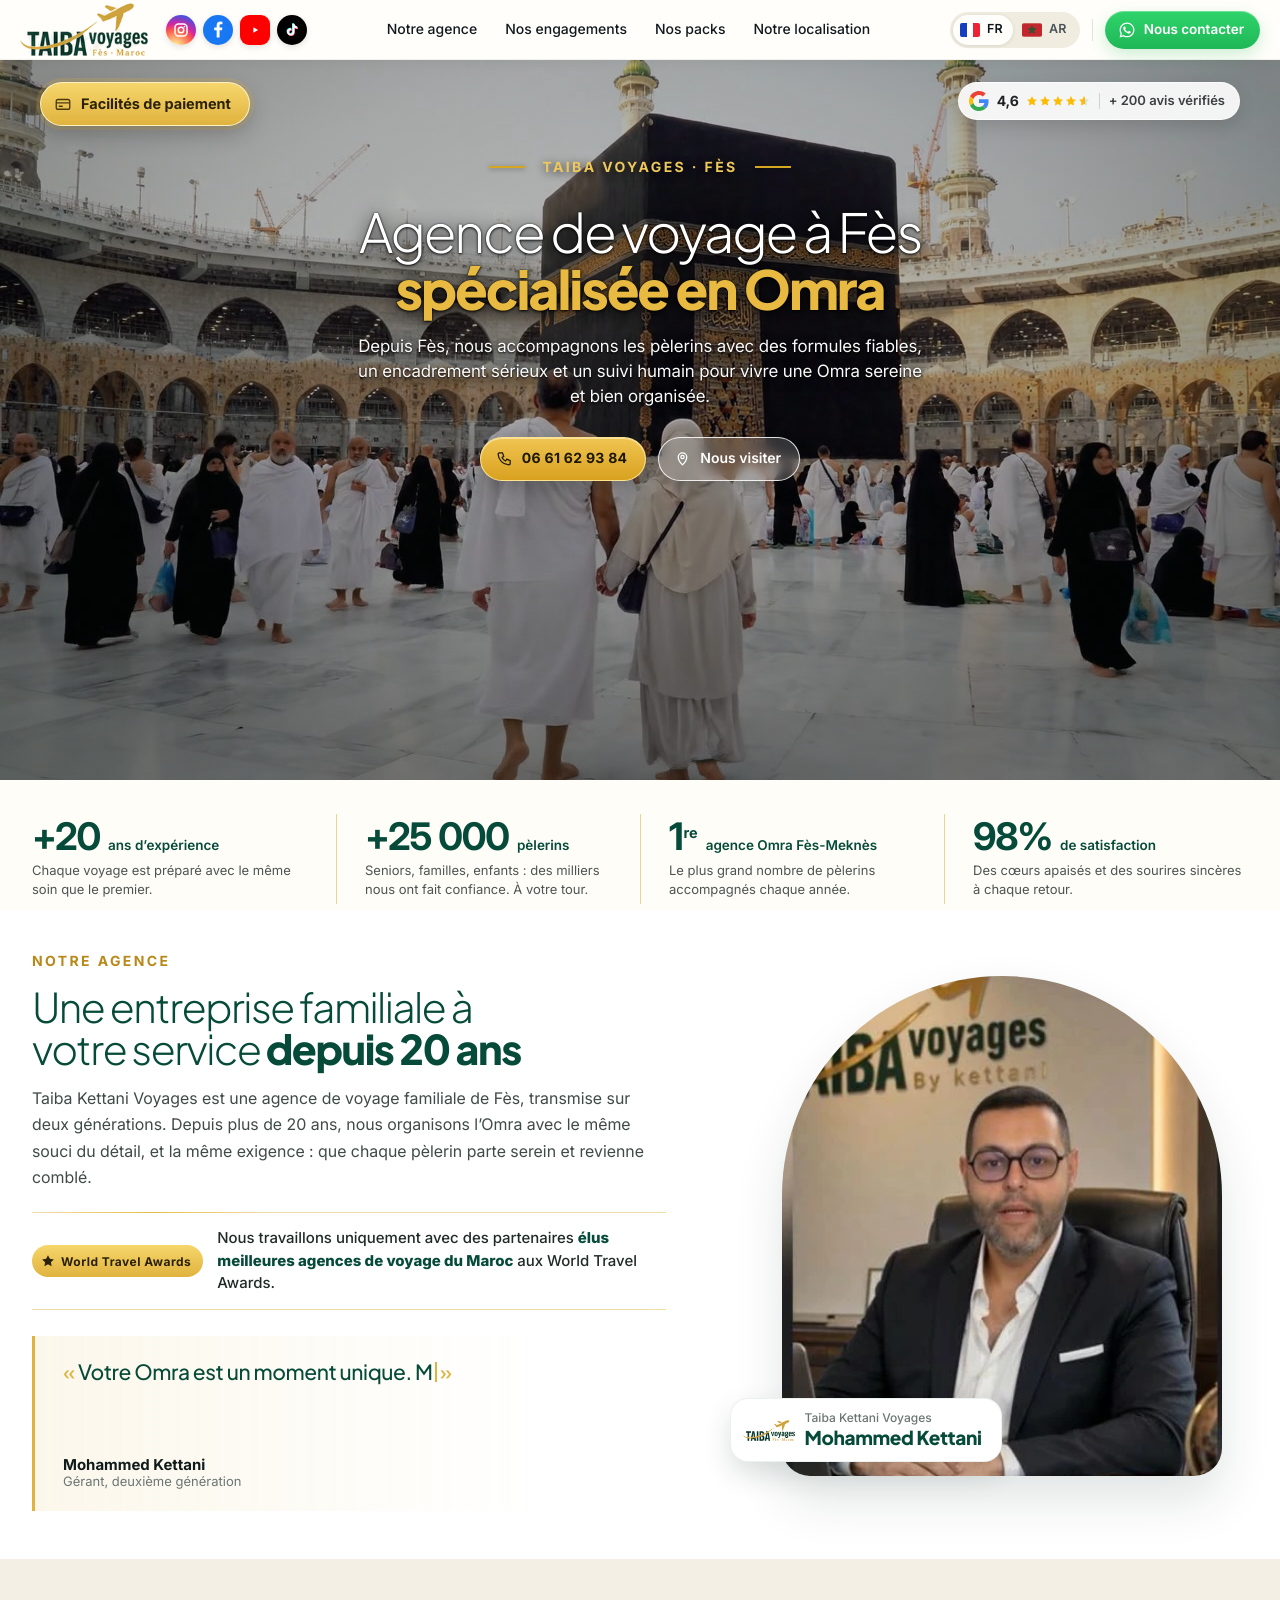
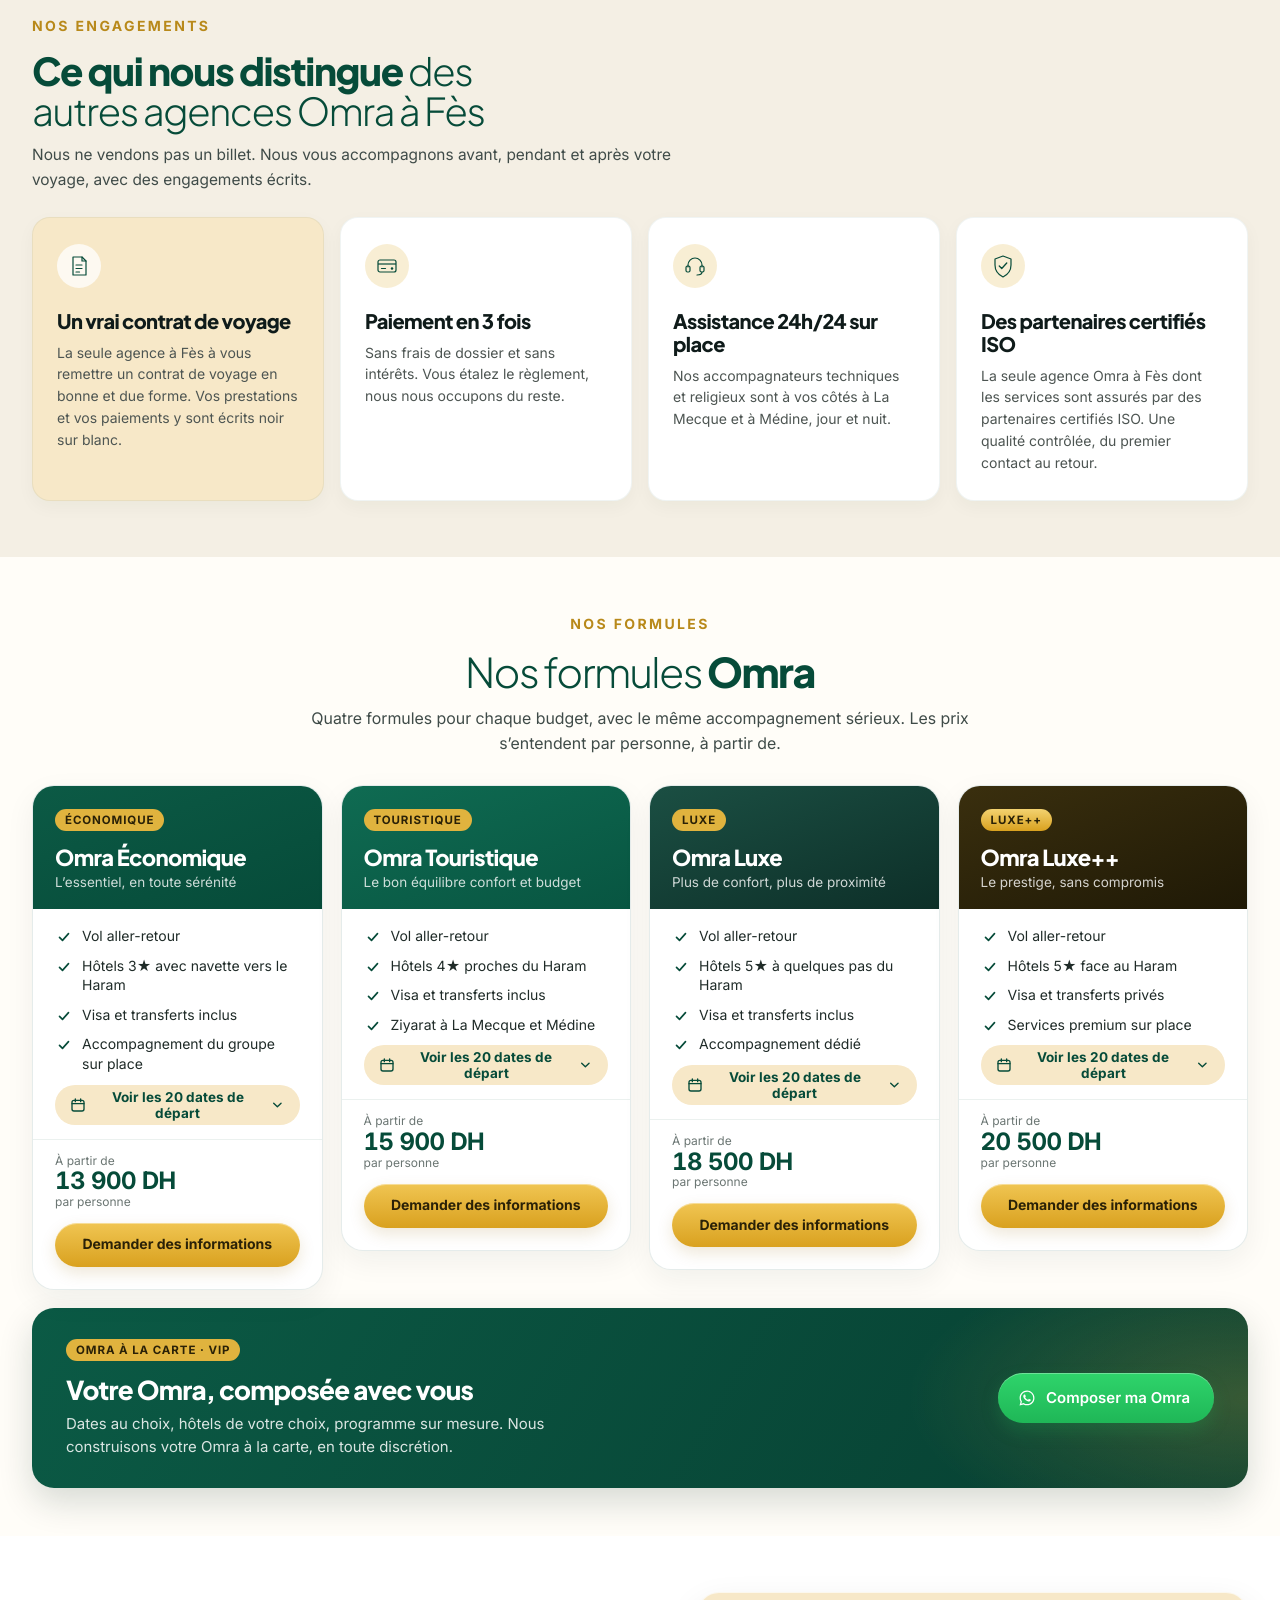
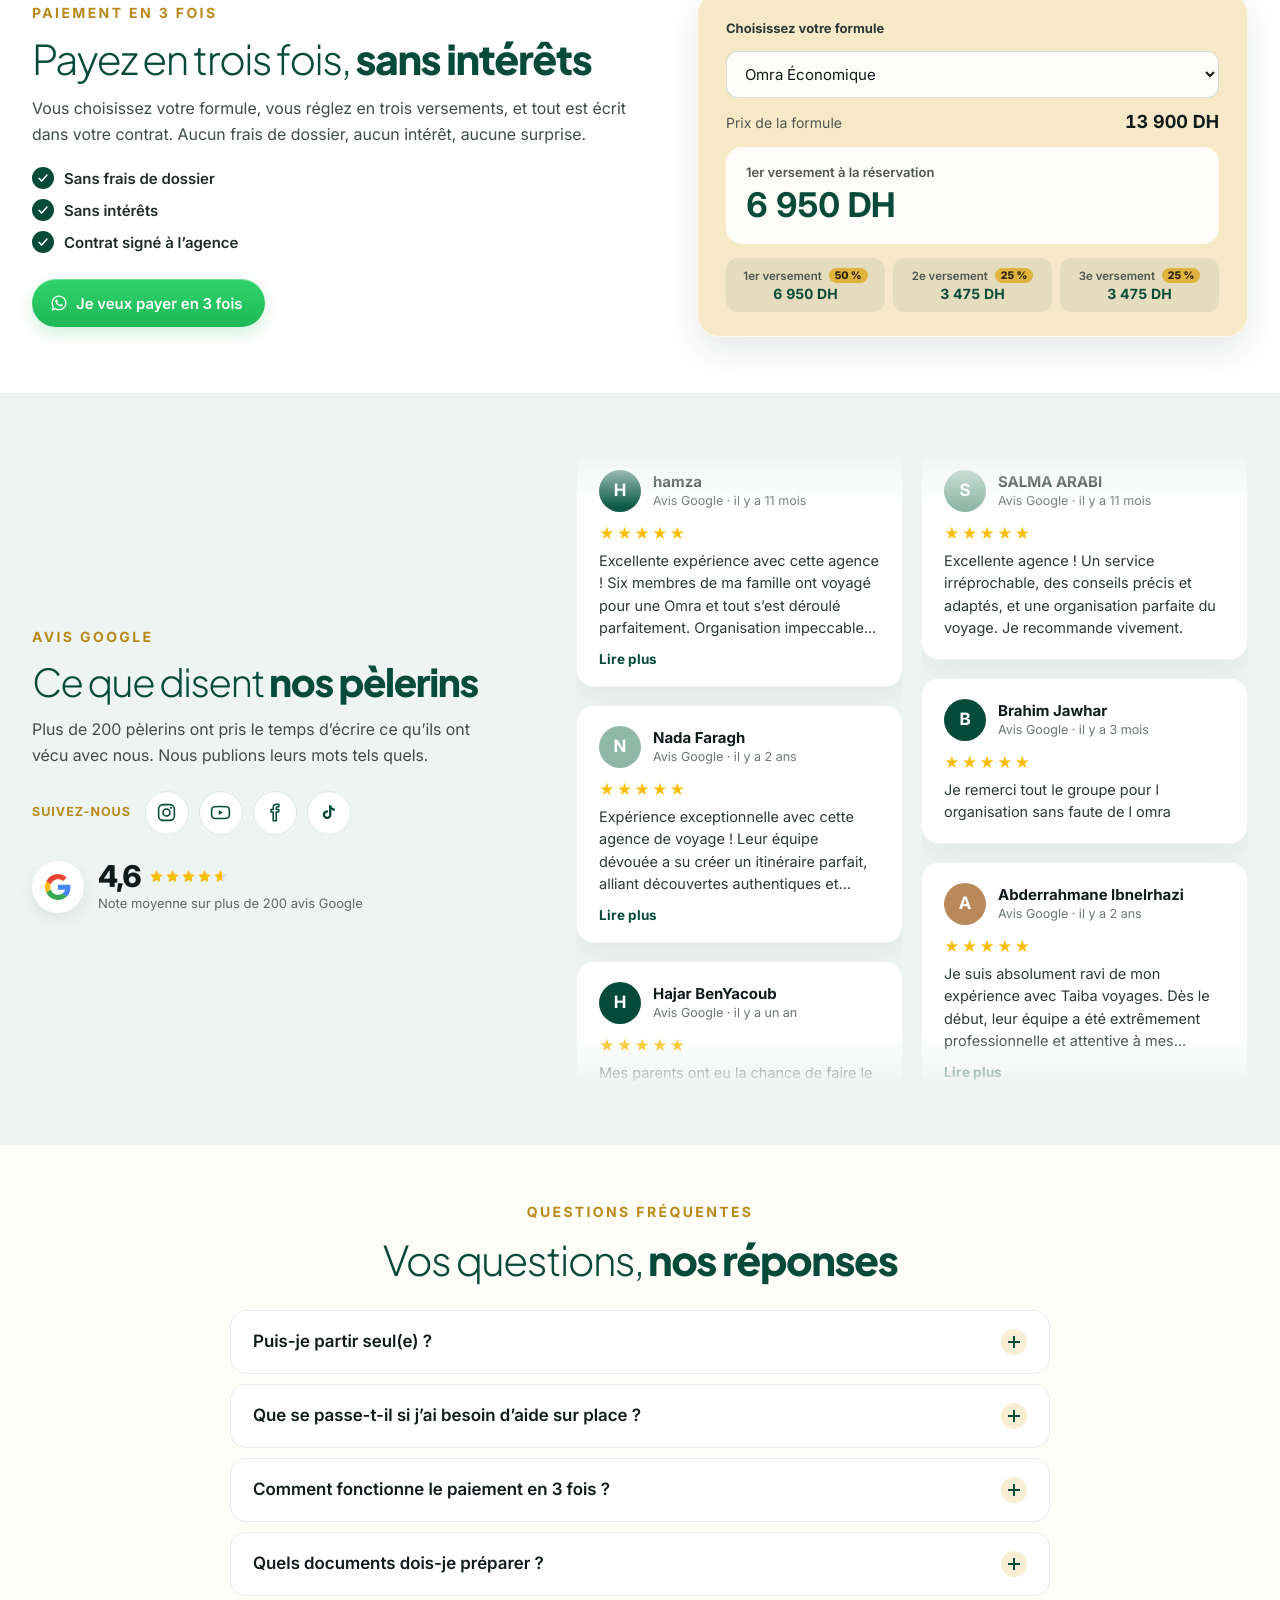
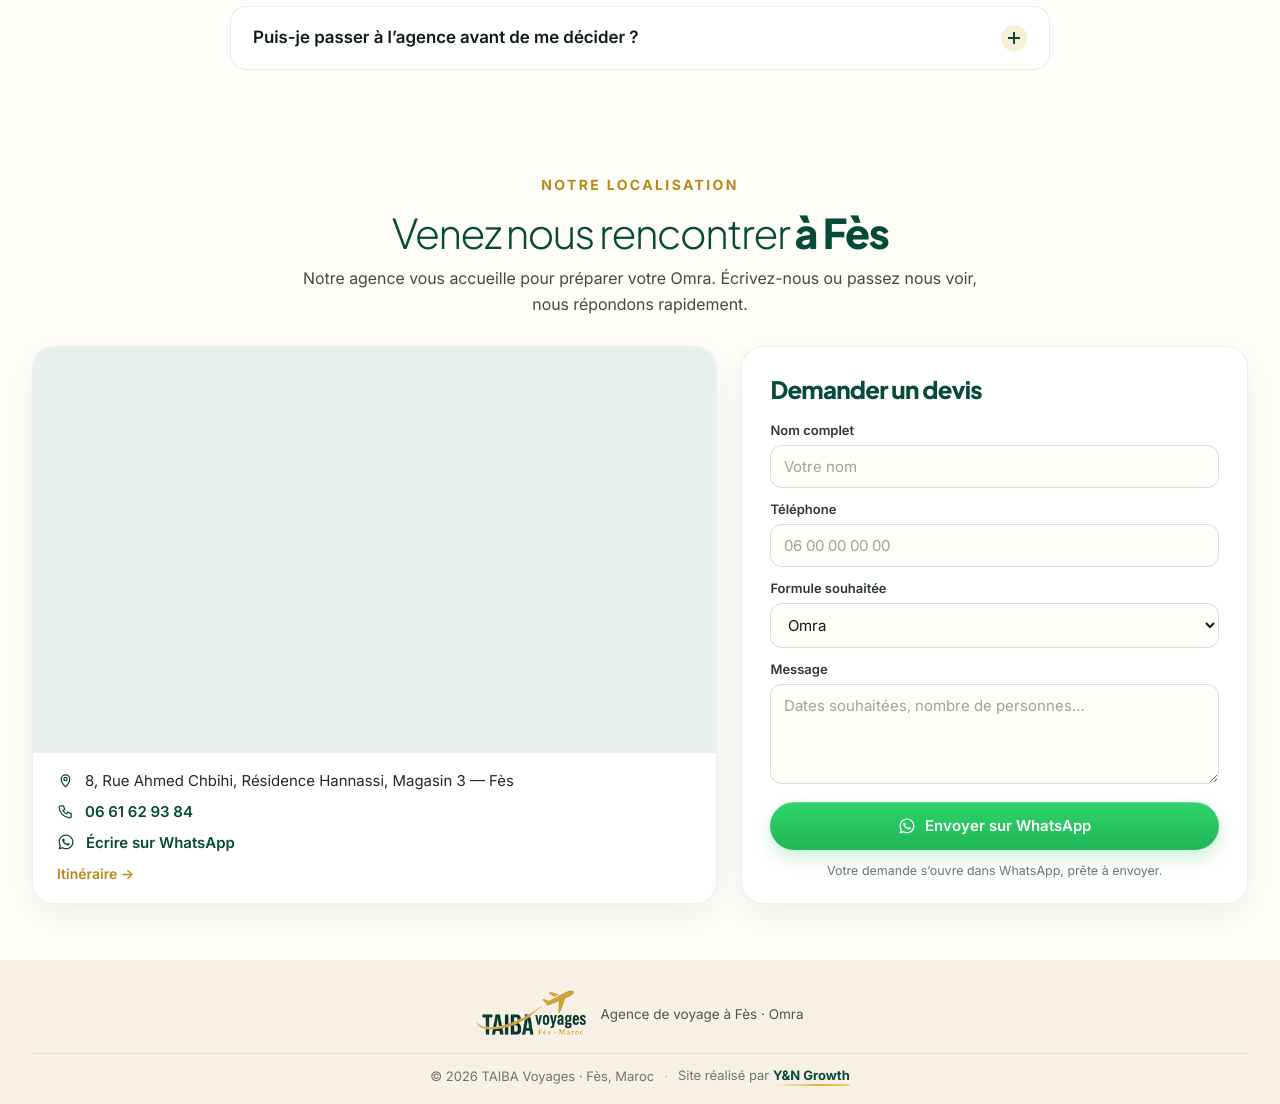
==== commit fd970ff9: "Menu téléphone : logos réseaux sociaux retirés (déjà présents dans la colonne flottante) Co-Authored" ====
--- a/index.html
+++ b/index.html
@@ -16,7 +16,7 @@
   <link rel="preconnect" href="https://fonts.gstatic.com" crossorigin />
   <link href="https://fonts.googleapis.com/css2?family=Inter:wght@400;500;600;700&family=Plus+Jakarta+Sans:wght@300;500;700;800&family=Tajawal:wght@300;400;500;700;800&display=swap" rel="stylesheet" />
   <script type="application/ld+json">{"@context": "https://schema.org", "@type": "TravelAgency", "name": "Taiba Kettani Voyages", "description": "Agence de voyage familiale à Fès spécialisée en Omra.", "telephone": "+212661629384", "address": {"@type": "PostalAddress", "streetAddress": "8, Rue Ahmed Chbihi, Résidence Hannassi, Magasin 3", "addressLocality": "Fès", "addressCountry": "MA"}, "url": "https://taibakettanivoyages.ma/", "priceRange": "13900-20500 MAD", "inLanguage": "fr", "sameAs": ["https://www.instagram.com/taiba_kettani_voyages/", "https://www.youtube.com/@Taiba.kettani.voyages", "https://www.facebook.com/Taiba.voyages", "https://www.tiktok.com/@taiba.voyages.by.k"]}</script>
-  <link rel="stylesheet" href="styles.css?v=73" />
+  <link rel="stylesheet" href="styles.css?v=74" />
 </head>
 <body>
   <header class="site-header">
@@ -72,15 +72,7 @@
     </div>
 
     <div class="mobile-panel" hidden>
-      <div class="mobile-row">
-        <a href="#agence">Notre agence</a>
-        <div class="nav-social mobile-social">
-          <a class="soc soc-ig" href="https://www.instagram.com/taiba_kettani_voyages/" target="_blank" rel="noopener" aria-label="Instagram" title="Instagram"><svg viewBox="0 0 24 24" fill="none" aria-hidden="true"><rect x="4" y="4" width="16" height="16" rx="4.6" stroke="#fff" stroke-width="2"/><circle cx="12" cy="12" r="3.7" stroke="#fff" stroke-width="2"/><circle cx="16.6" cy="7.4" r="1.15" fill="#fff"/></svg></a>
-          <a class="soc soc-fb" href="https://www.facebook.com/Taiba.voyages" target="_blank" rel="noopener" aria-label="Facebook" title="Facebook"><svg viewBox="0 0 24 24" aria-hidden="true"><path fill="#fff" d="M15.12 5.32H17V2.14A26.1 26.1 0 0 0 14.26 2c-2.72 0-4.58 1.66-4.58 4.7v2.62H6.61v3.56h3.07V22h3.68v-9.12h3.06l.46-3.56h-3.52V7.05c0-1.03.28-1.73 1.76-1.73Z"/></svg></a>
-          <a class="soc soc-yt" href="https://www.youtube.com/@Taiba.kettani.voyages" target="_blank" rel="noopener" aria-label="YouTube" title="YouTube"><svg viewBox="0 0 24 24" aria-hidden="true"><path fill="#fff" d="m9.8 8.2 6.4 3.8-6.4 3.8V8.2Z"/></svg></a>
-          <a class="soc soc-tt" href="https://www.tiktok.com/@taiba.voyages.by.k" target="_blank" rel="noopener" aria-label="TikTok" title="TikTok"><svg viewBox="0 0 24 24" aria-hidden="true"><g transform="translate(4.4 3.6) scale(.66)"><path fill="#25F4EE" transform="translate(-1 -1)" d="M12.53.02c1.31-.02 2.61-.01 3.91-.02.08 1.53.63 3.09 1.75 4.17 1.12 1.11 2.7 1.62 4.24 1.79v4.03c-1.44-.05-2.89-.35-4.2-.97-.57-.26-1.1-.59-1.62-.93-.01 2.92.01 5.84-.02 8.75-.08 1.4-.54 2.79-1.35 3.94-1.31 1.92-3.58 3.17-5.91 3.21-1.43.08-2.86-.31-4.08-1.03-2.02-1.19-3.44-3.37-3.65-5.71-.02-.5-.03-1-.01-1.49.18-1.9 1.12-3.72 2.58-4.96 1.66-1.44 3.98-2.13 6.15-1.72.02 1.48-.04 2.96-.04 4.44-.99-.32-2.15-.23-3.02.37-.63.41-1.11 1.04-1.36 1.75-.21.51-.15 1.07-.14 1.61.24 1.64 1.82 3.02 3.5 2.87 1.12-.01 2.19-.66 2.77-1.61.19-.33.4-.67.41-1.06.1-1.79.06-3.57.07-5.36.01-4.03-.01-8.05.02-12.07Z"/><path fill="#FE2C55" transform="translate(1 1)" d="M12.53.02c1.31-.02 2.61-.01 3.91-.02.08 1.53.63 3.09 1.75 4.17 1.12 1.11 2.7 1.62 4.24 1.79v4.03c-1.44-.05-2.89-.35-4.2-.97-.57-.26-1.1-.59-1.62-.93-.01 2.92.01 5.84-.02 8.75-.08 1.4-.54 2.79-1.35 3.94-1.31 1.92-3.58 3.17-5.91 3.21-1.43.08-2.86-.31-4.08-1.03-2.02-1.19-3.44-3.37-3.65-5.71-.02-.5-.03-1-.01-1.49.18-1.9 1.12-3.72 2.58-4.96 1.66-1.44 3.98-2.13 6.15-1.72.02 1.48-.04 2.96-.04 4.44-.99-.32-2.15-.23-3.02.37-.63.41-1.11 1.04-1.36 1.75-.21.51-.15 1.07-.14 1.61.24 1.64 1.82 3.02 3.5 2.87 1.12-.01 2.19-.66 2.77-1.61.19-.33.4-.67.41-1.06.1-1.79.06-3.57.07-5.36.01-4.03-.01-8.05.02-12.07Z"/><path fill="#fff" d="M12.53.02c1.31-.02 2.61-.01 3.91-.02.08 1.53.63 3.09 1.75 4.17 1.12 1.11 2.7 1.62 4.24 1.79v4.03c-1.44-.05-2.89-.35-4.2-.97-.57-.26-1.1-.59-1.62-.93-.01 2.92.01 5.84-.02 8.75-.08 1.4-.54 2.79-1.35 3.94-1.31 1.92-3.58 3.17-5.91 3.21-1.43.08-2.86-.31-4.08-1.03-2.02-1.19-3.44-3.37-3.65-5.71-.02-.5-.03-1-.01-1.49.18-1.9 1.12-3.72 2.58-4.96 1.66-1.44 3.98-2.13 6.15-1.72.02 1.48-.04 2.96-.04 4.44-.99-.32-2.15-.23-3.02.37-.63.41-1.11 1.04-1.36 1.75-.21.51-.15 1.07-.14 1.61.24 1.64 1.82 3.02 3.5 2.87 1.12-.01 2.19-.66 2.77-1.61.19-.33.4-.67.41-1.06.1-1.79.06-3.57.07-5.36.01-4.03-.01-8.05.02-12.07Z"/></g></svg></a>
-        </div>
-      </div>
+      <a href="#agence">Notre agence</a>
       <a href="#engagements">Nos engagements</a>
       <a href="#packs">Nos packs</a>
       <a href="#localisation">Notre localisation</a>
@@ -511,6 +503,6 @@
     <div class="footer-copy"><span>© 2026 TAIBA Voyages · Fès, Maroc</span><span class="footer-sep" aria-hidden="true">·</span><span>Site réalisé par <a class="credit" href="https://www.yngrowth.com" target="_blank" rel="noopener"><span>Y&amp;N Growth</span></a></span></div>
   </footer>
 
-  <script src="script.js?v=73"></script>
+  <script src="script.js?v=74"></script>
 </body>
 </html>
--- a/styles.css
+++ b/styles.css
@@ -493,7 +493,7 @@
     box-shadow: 0 18px 24px rgba(0,0,0,.08);
   }
   .mobile-panel:not([hidden]) { display: grid; gap: 6px; }
-  .mobile-panel a:not(.soc) { padding: 14px 12px; border-radius: 10px; font-weight: 600; }
+  .mobile-panel a { padding: 14px 12px; border-radius: 10px; font-weight: 600; }
 
   .hero {
     min-height: 760px;
@@ -615,7 +615,7 @@
   direction: ltr;
 }
 html[dir="rtl"] .desktop-nav { direction: rtl; }
-html[dir="rtl"] .mobile-panel a:not(.soc) { text-align: right; }
+html[dir="rtl"] .mobile-panel a { text-align: right; }
 html[dir="rtl"] .stats-bar { direction: rtl; }
 html[dir="rtl"] .stat .counter { text-align: right; }
 html[dir="rtl"] .google-count { direction: rtl; unicode-bidi: isolate; }
@@ -2335,13 +2335,6 @@
 @media (max-width: 1040px) {
   .site-header .nav-shell > .nav-social { display: none; }
 }
-.mobile-row { display: flex; align-items: center; justify-content: space-between; gap: 10px; }
-.mobile-row > a { flex: 1 1 auto; }
-.mobile-social { padding-inline-end: 8px; }
-.mobile-social .soc { width: 34px; height: 34px; flex-basis: 34px; }
-.mobile-social .soc svg { width: 19px; height: 19px; }
-html[dir="rtl"] .mobile-row { flex-direction: row-reverse; }
-html[dir="rtl"] .mobile-social { padding-inline-end: 0; padding-left: 8px; }
 /* AR : le numéro reste écrit de gauche à droite, mais calé à droite comme les autres champs. */
 html[dir="rtl"] .contact-form input[type="tel"] { text-align: right; }
 
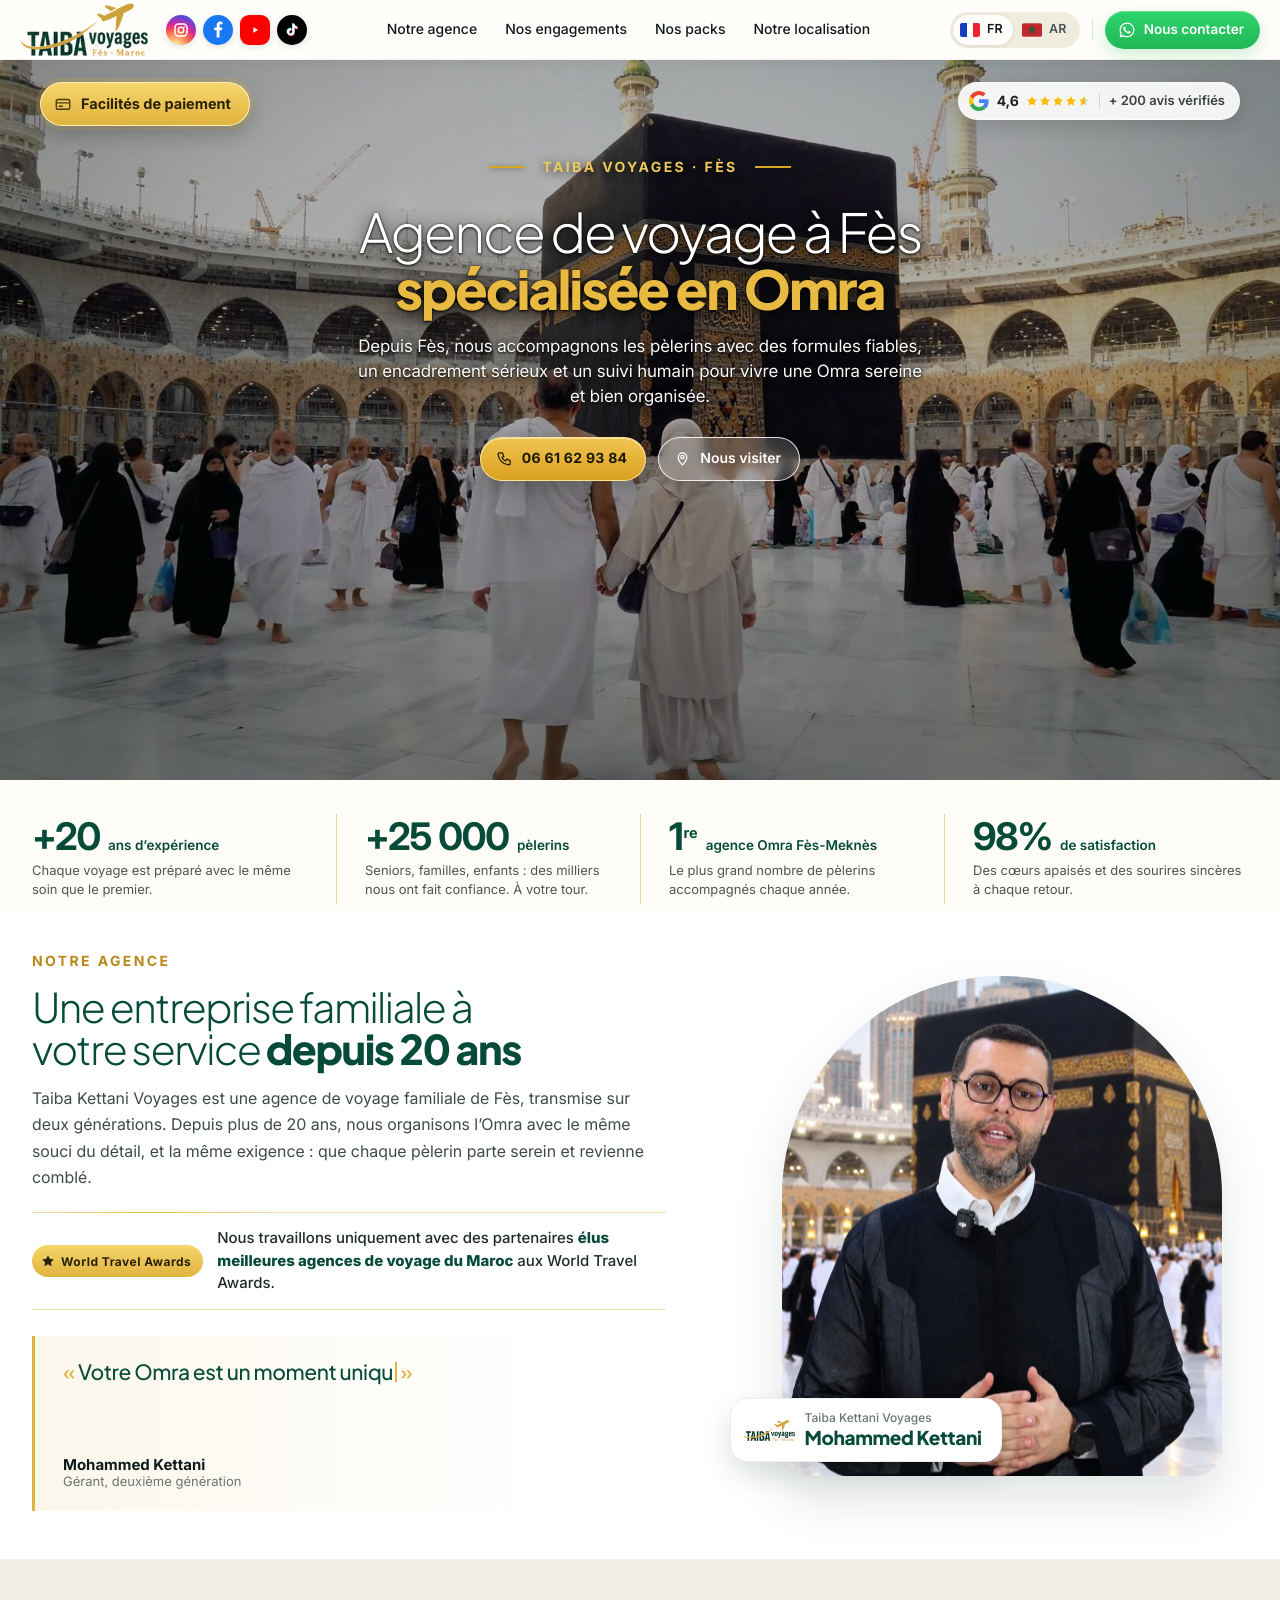
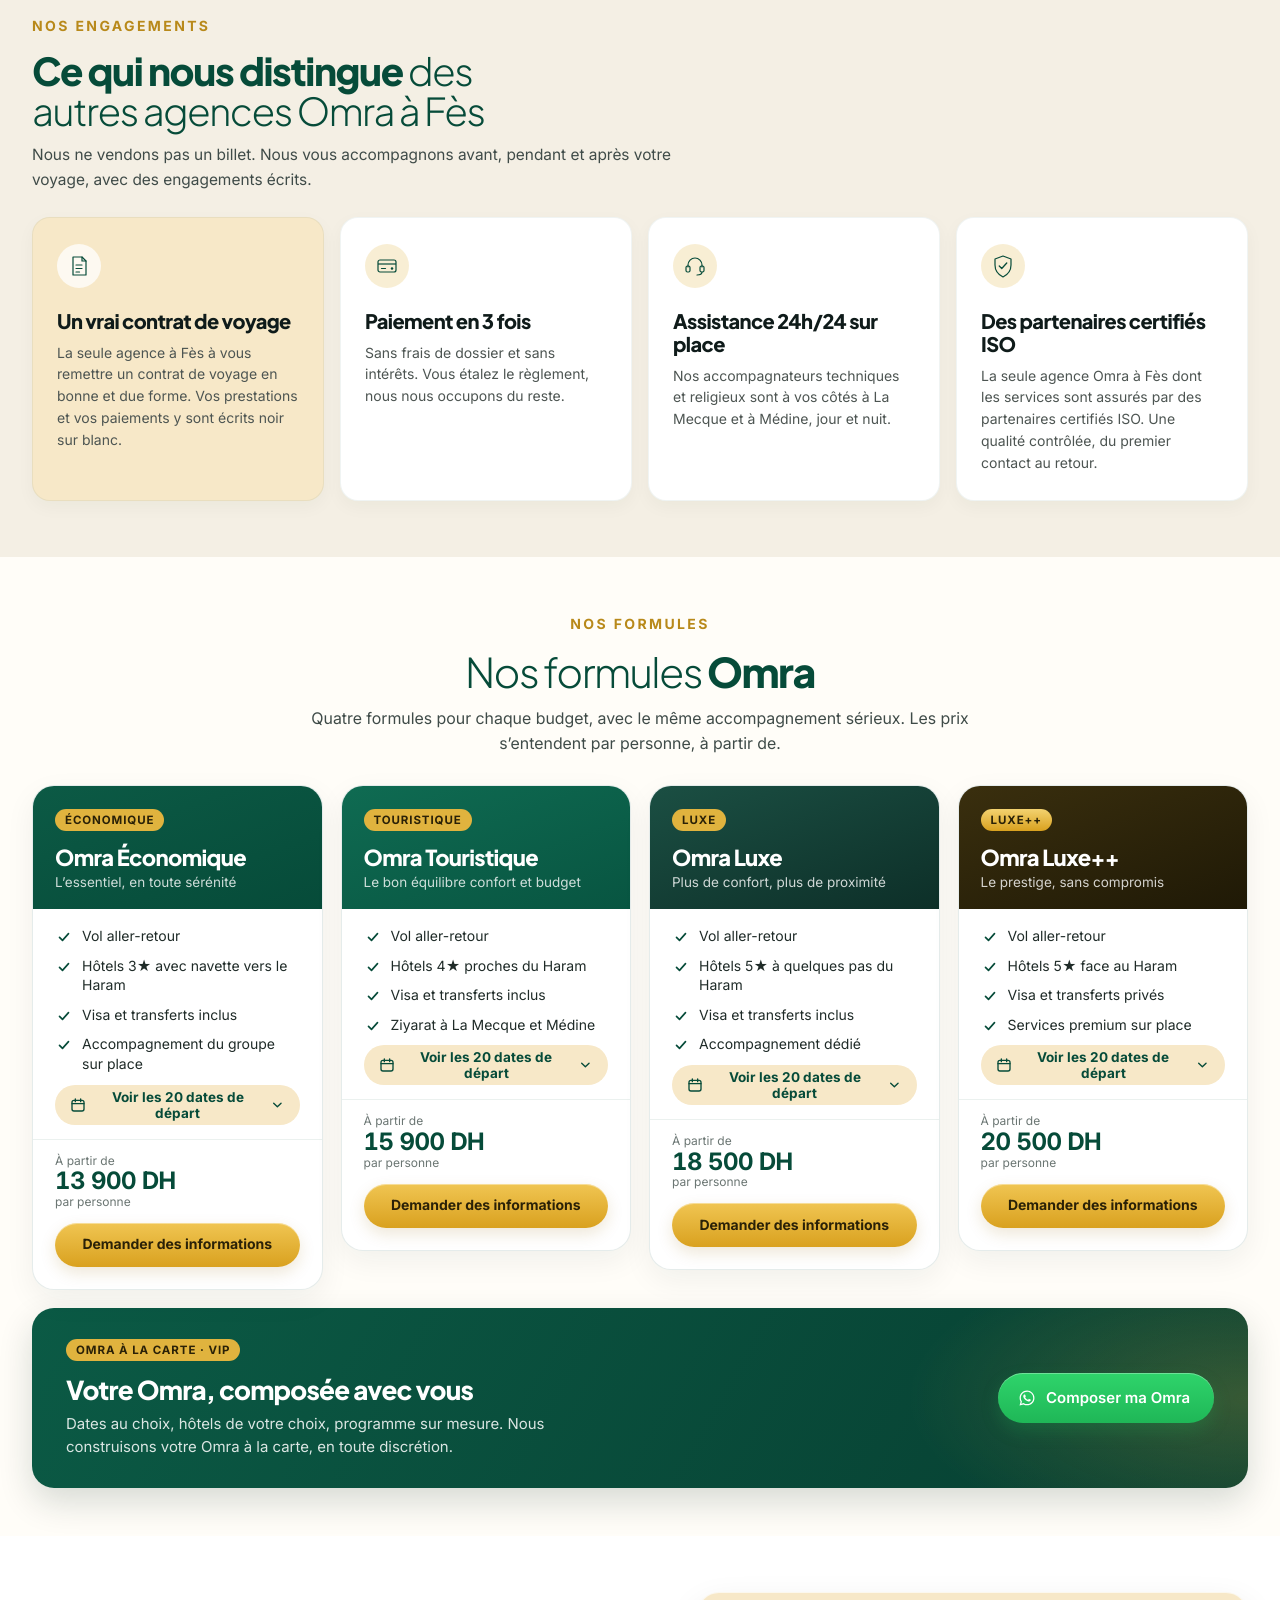
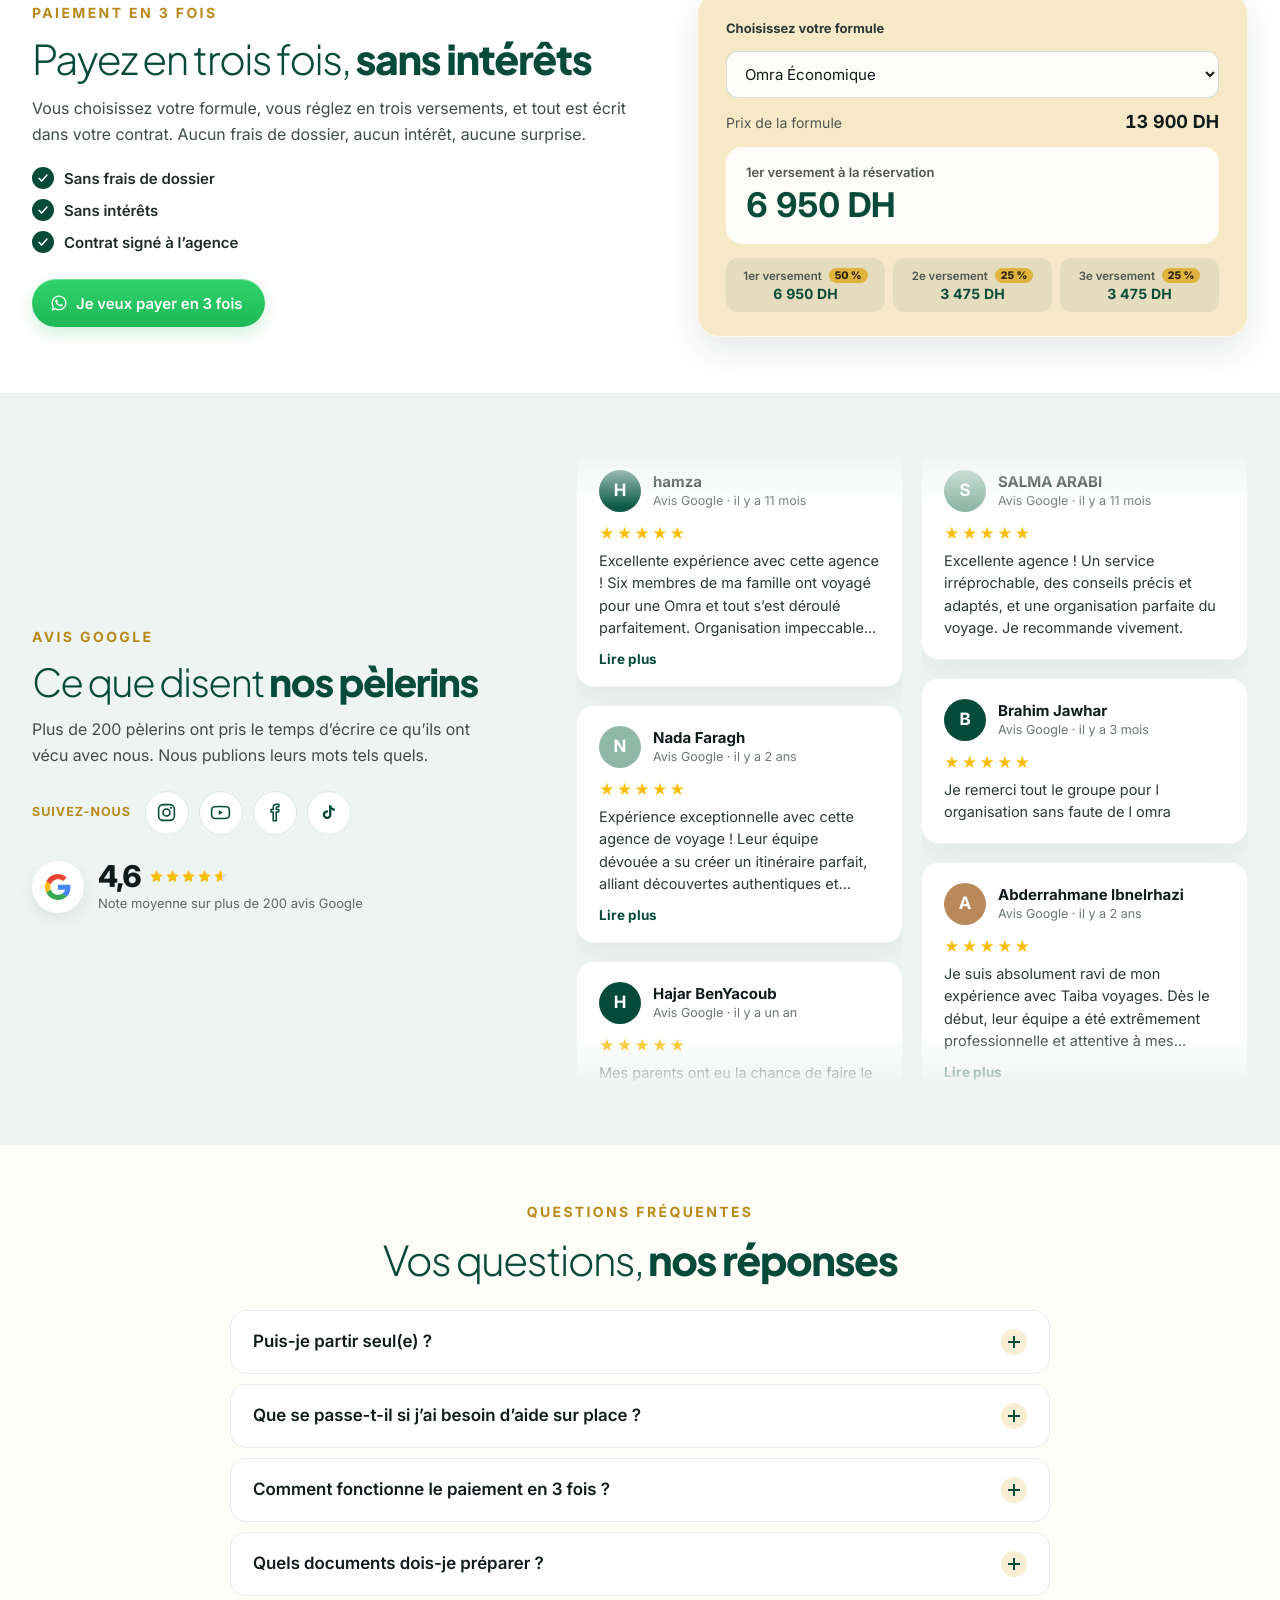
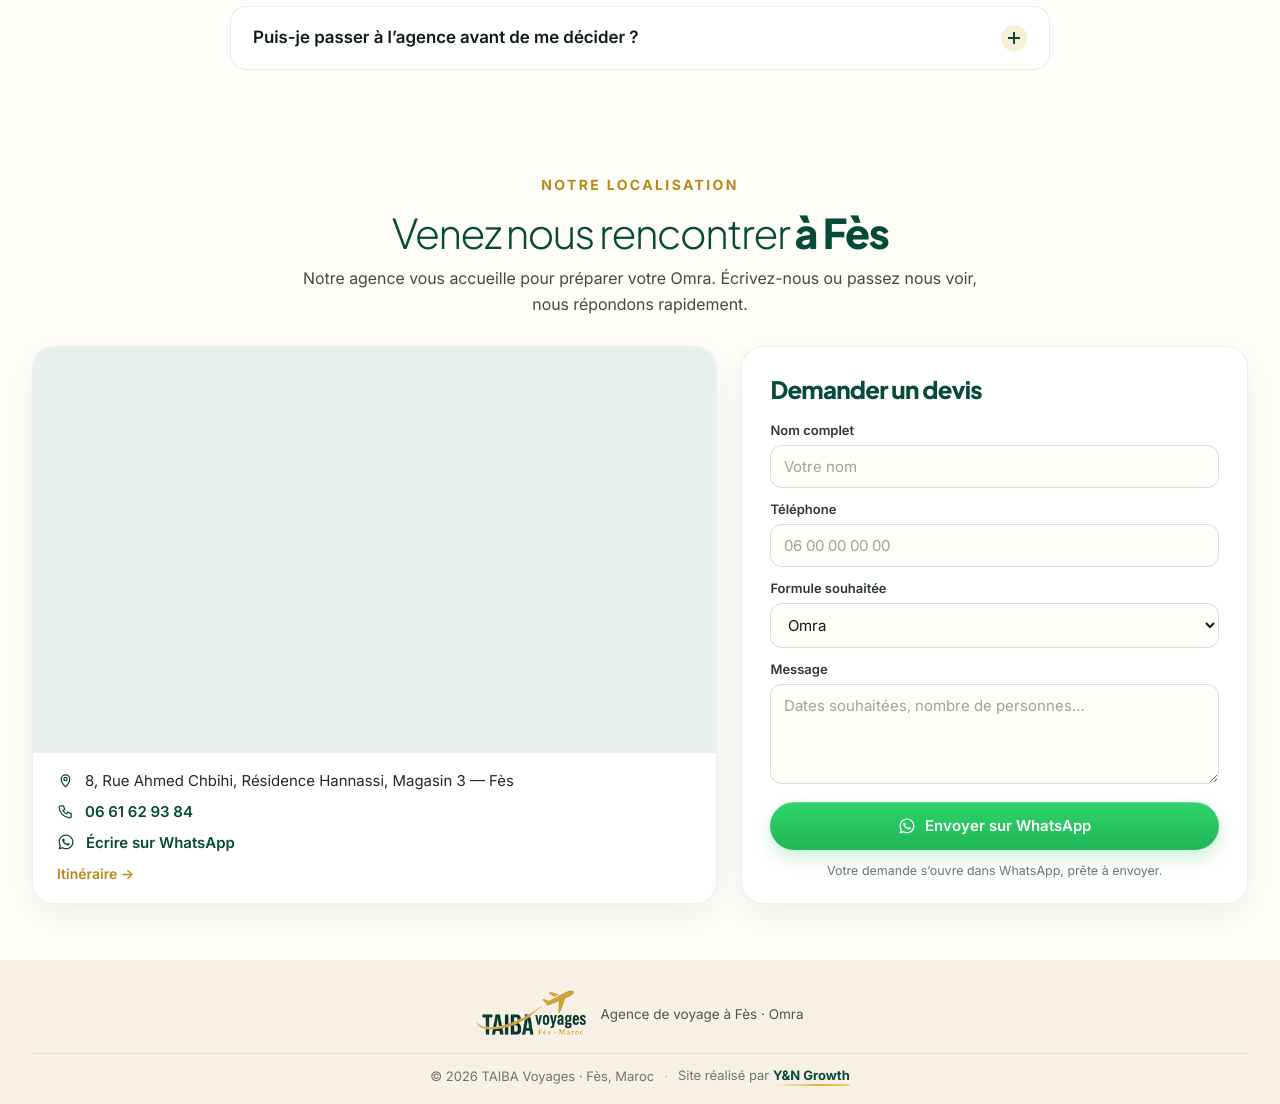
==== commit 5c901e71: "Portrait du gérant remplacé par la nouvelle photo HD à La Mecque (WebP + JPG optimisés, nouveau nom " ====
--- a/index.html
+++ b/index.html
@@ -188,8 +188,8 @@
         <div class="agency-visual">
           <div class="portrait">
             <picture>
-              <source srcset="assets/mohammed-kettani.webp" type="image/webp" />
-              <img src="assets/mohammed-kettani.jpg" alt="Mohammed Kettani, gérant de TAIBA Voyages, à son bureau" width="398" height="640" loading="lazy" />
+              <source srcset="assets/mohammed-kettani-mecque.webp" type="image/webp" />
+              <img src="assets/mohammed-kettani-mecque.jpg" alt="Mohammed Kettani, gérant de Taiba Kettani Voyages, à La Mecque devant la Kaaba" width="880" height="1021" loading="lazy" />
             </picture>
           </div>
           <div class="float-badge float-brand">
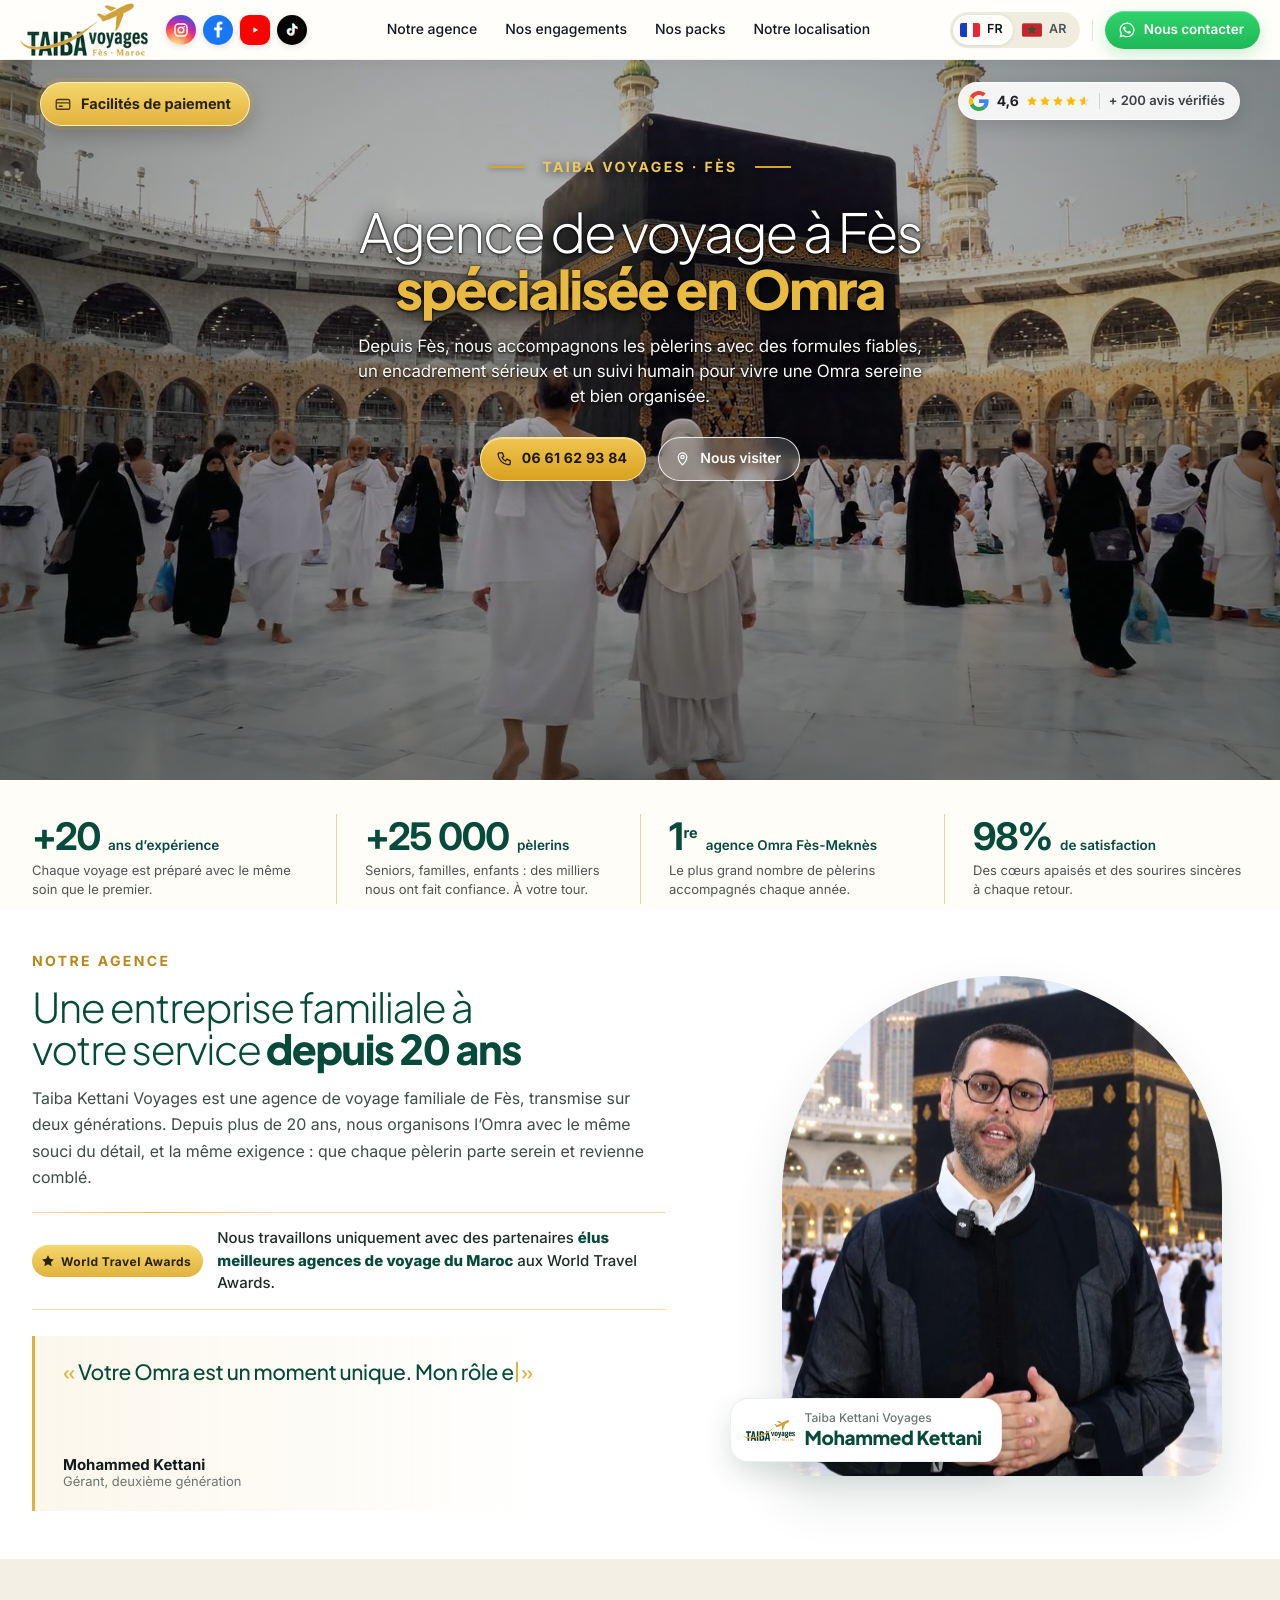
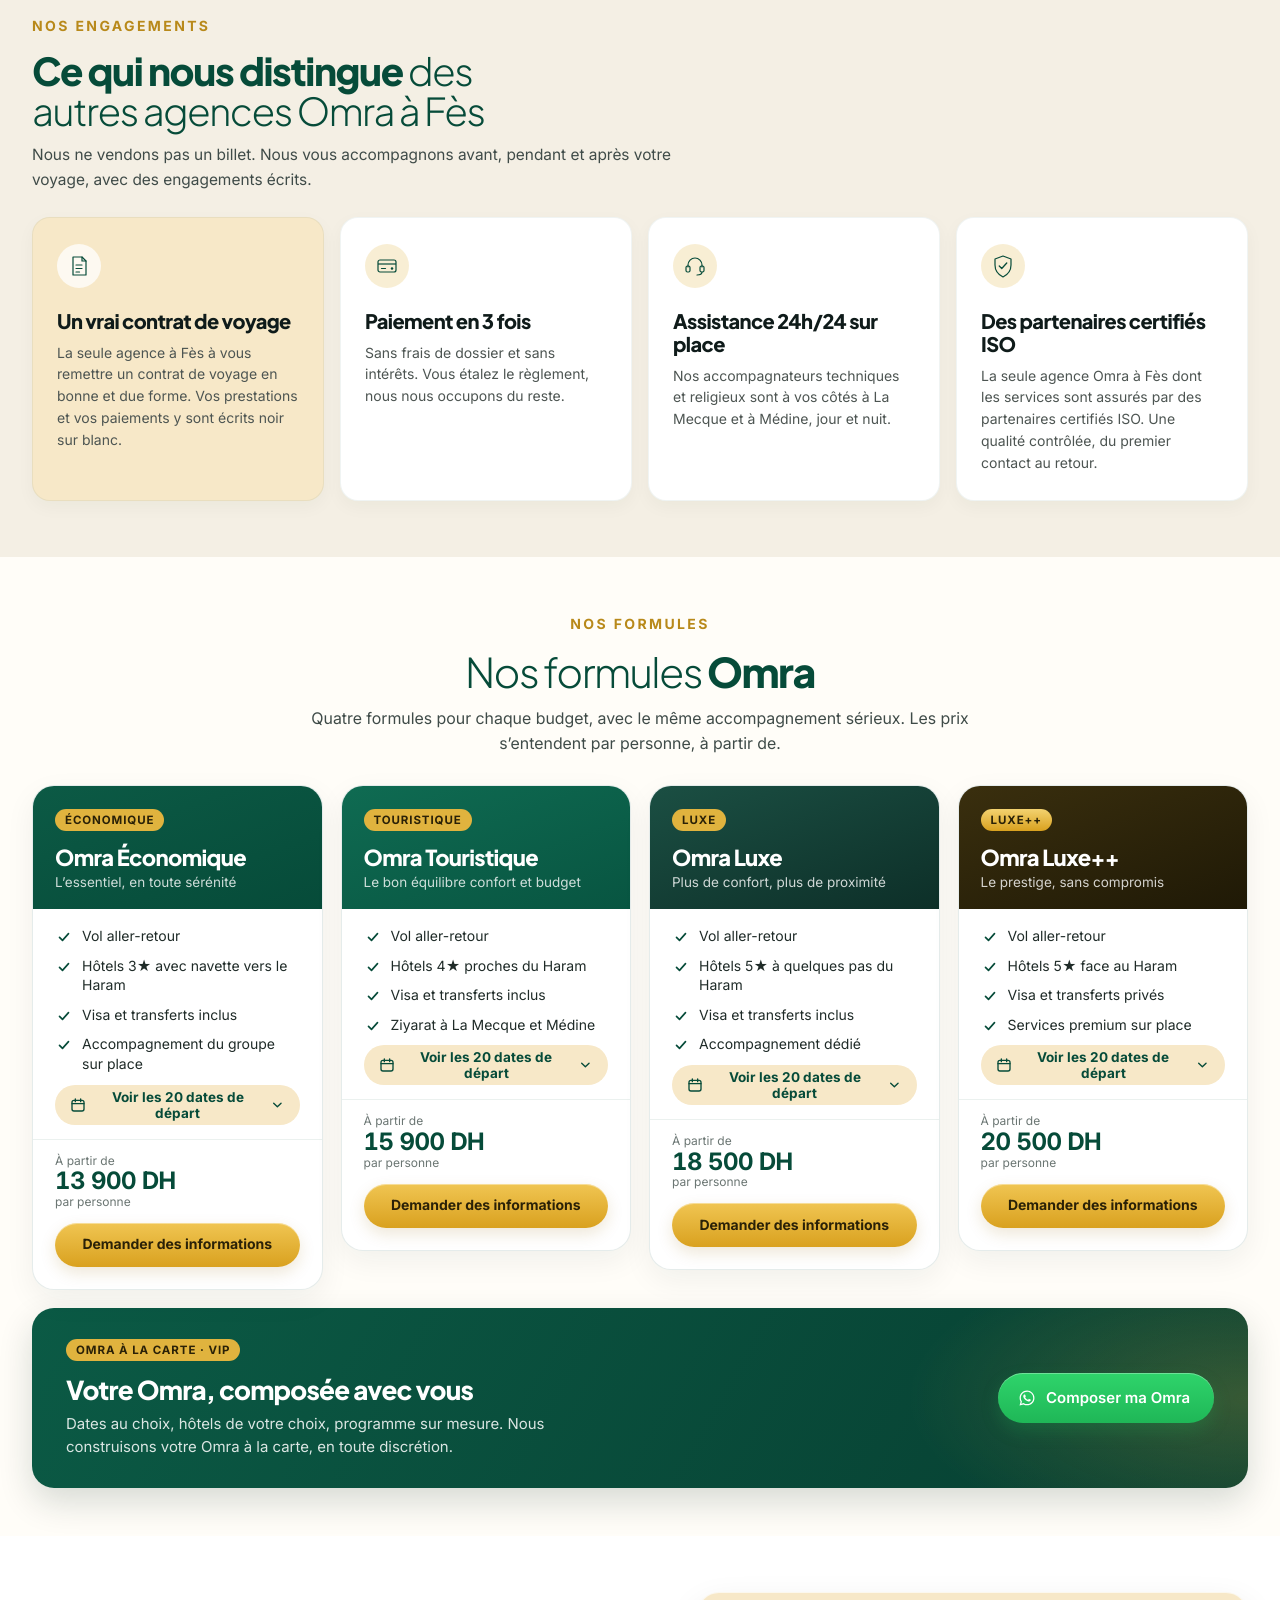
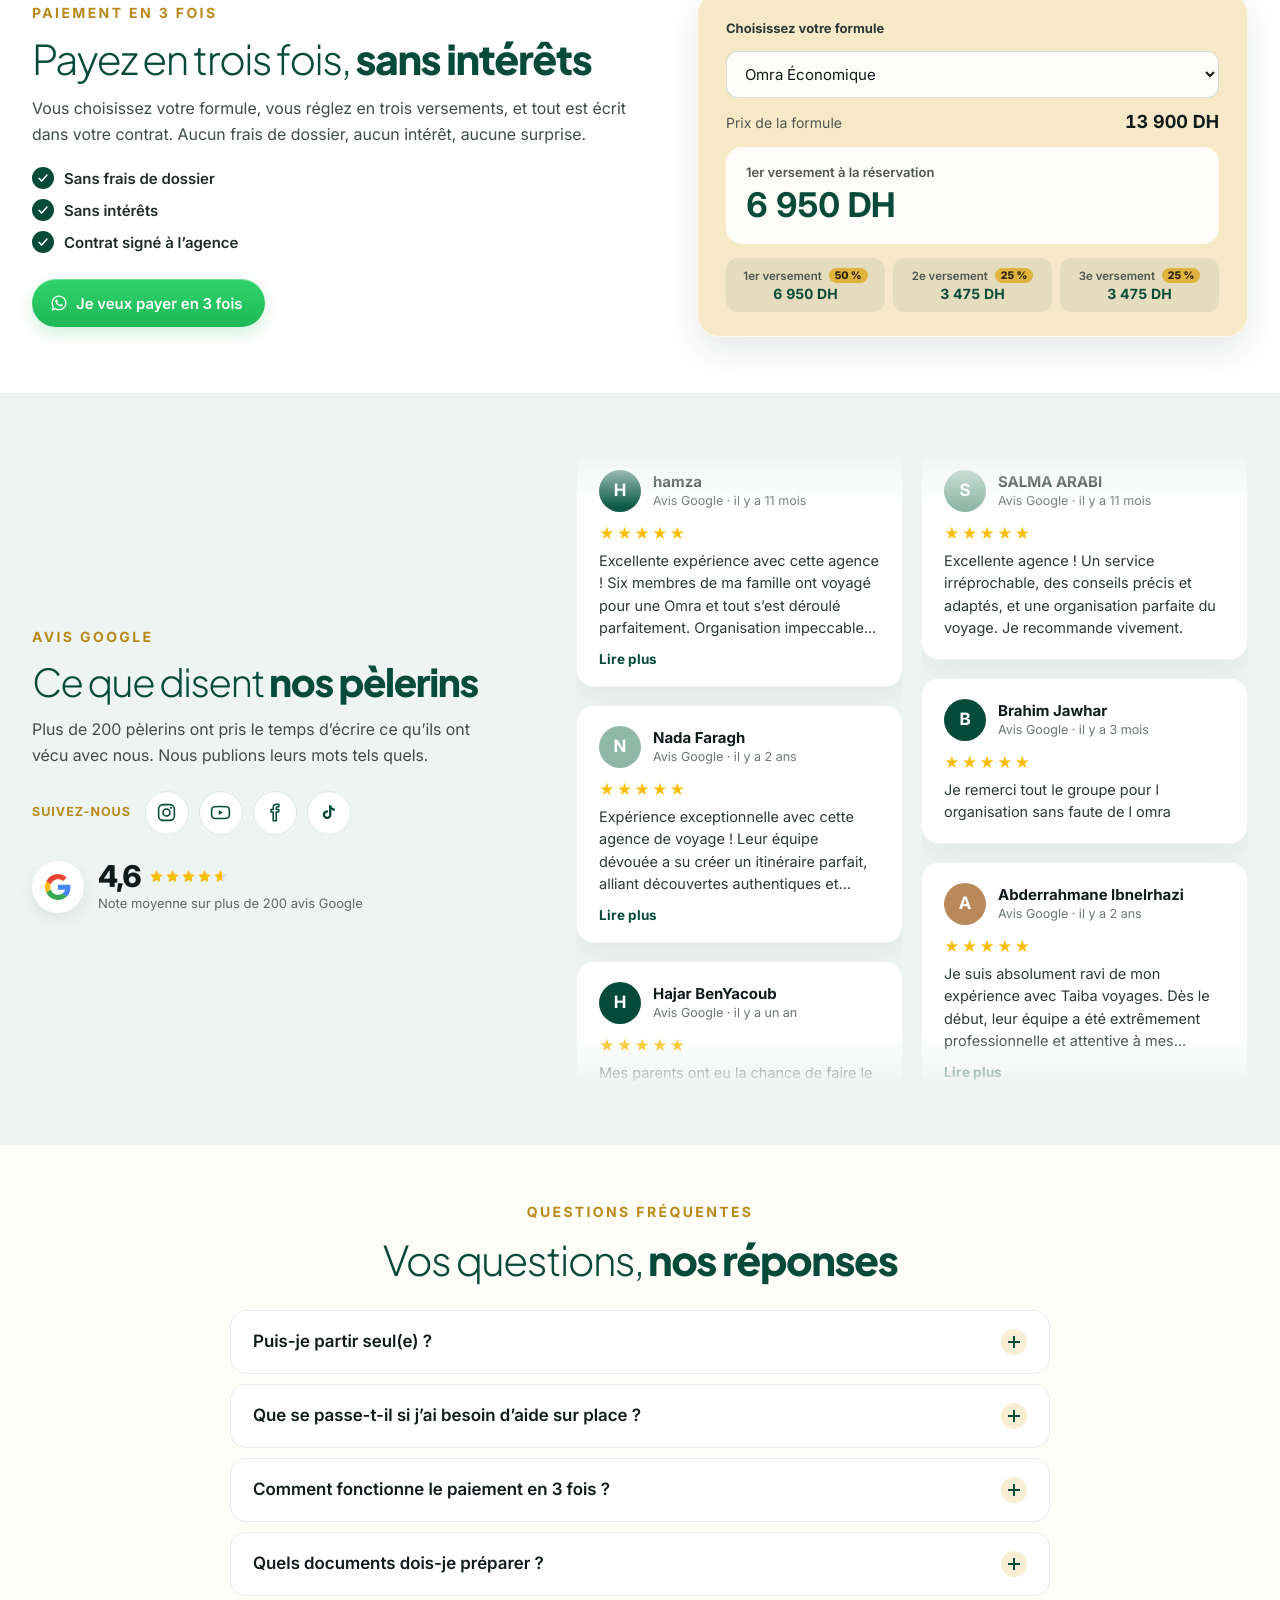
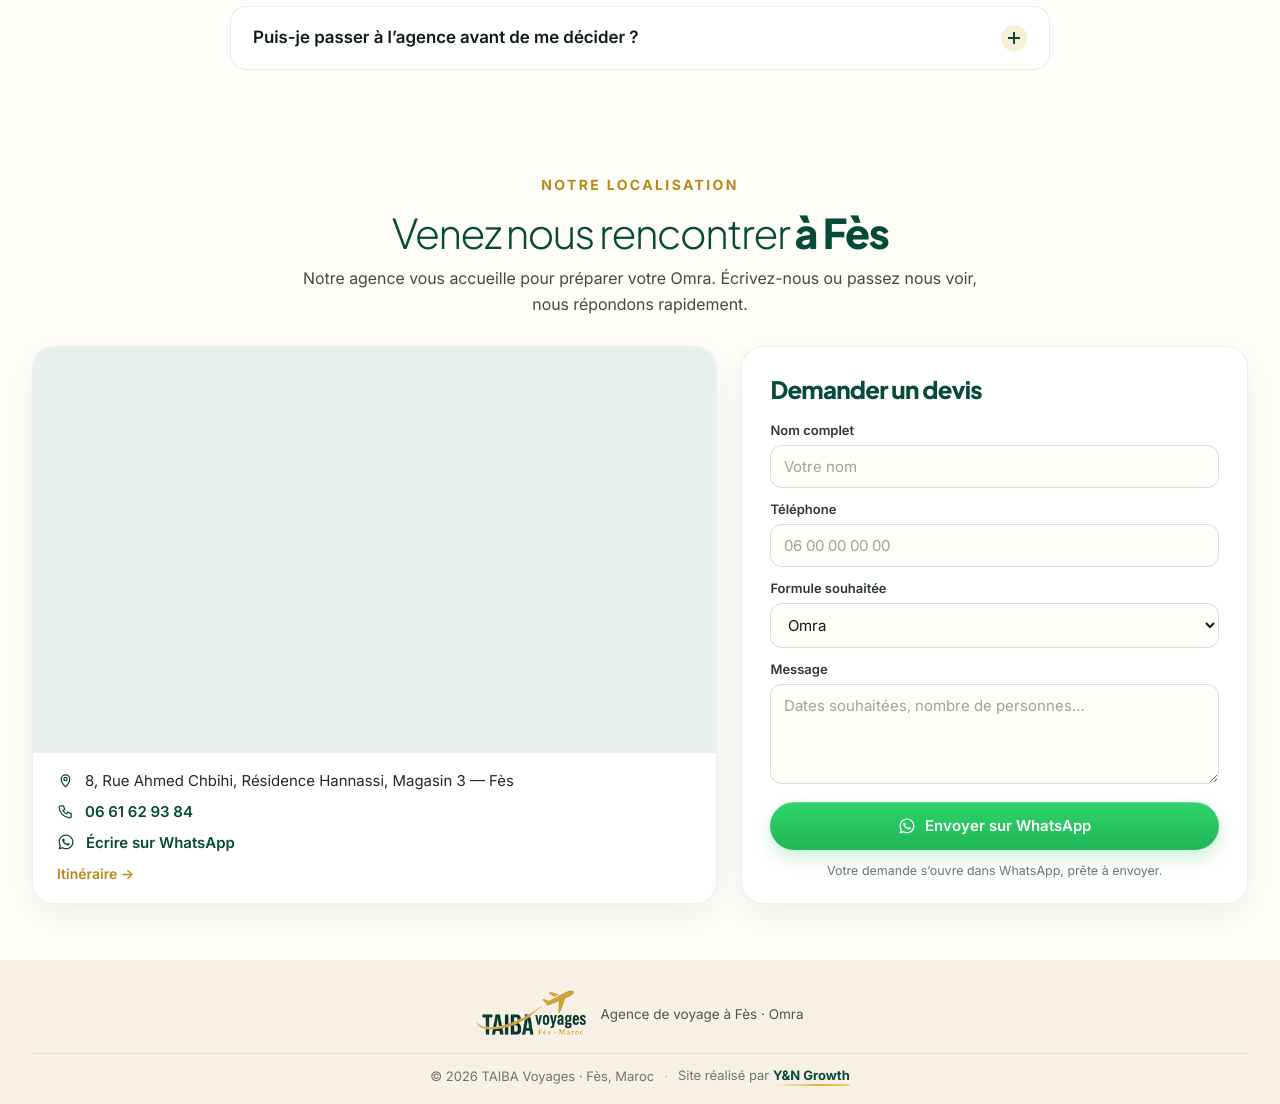
==== commit f48e462f: "Favicon : icône carrée aux couleurs de la marque (T doré + avion sur vert), ICO 16/32/48, SVG et app" ====
--- a/index.html
+++ b/index.html
@@ -16,6 +16,9 @@
   <link rel="preconnect" href="https://fonts.gstatic.com" crossorigin />
   <link href="https://fonts.googleapis.com/css2?family=Inter:wght@400;500;600;700&family=Plus+Jakarta+Sans:wght@300;500;700;800&family=Tajawal:wght@300;400;500;700;800&display=swap" rel="stylesheet" />
   <script type="application/ld+json">{"@context": "https://schema.org", "@type": "TravelAgency", "name": "Taiba Kettani Voyages", "description": "Agence de voyage familiale à Fès spécialisée en Omra.", "telephone": "+212661629384", "address": {"@type": "PostalAddress", "streetAddress": "8, Rue Ahmed Chbihi, Résidence Hannassi, Magasin 3", "addressLocality": "Fès", "addressCountry": "MA"}, "url": "https://taibakettanivoyages.ma/", "priceRange": "13900-20500 MAD", "inLanguage": "fr", "sameAs": ["https://www.instagram.com/taiba_kettani_voyages/", "https://www.youtube.com/@Taiba.kettani.voyages", "https://www.facebook.com/Taiba.voyages", "https://www.tiktok.com/@taiba.voyages.by.k"]}</script>
+  <link rel="icon" href="/favicon.ico" sizes="48x48" />
+  <link rel="icon" href="/favicon.svg" type="image/svg+xml" />
+  <link rel="apple-touch-icon" href="/apple-touch-icon.png" />
   <link rel="stylesheet" href="styles.css?v=74" />
 </head>
 <body>
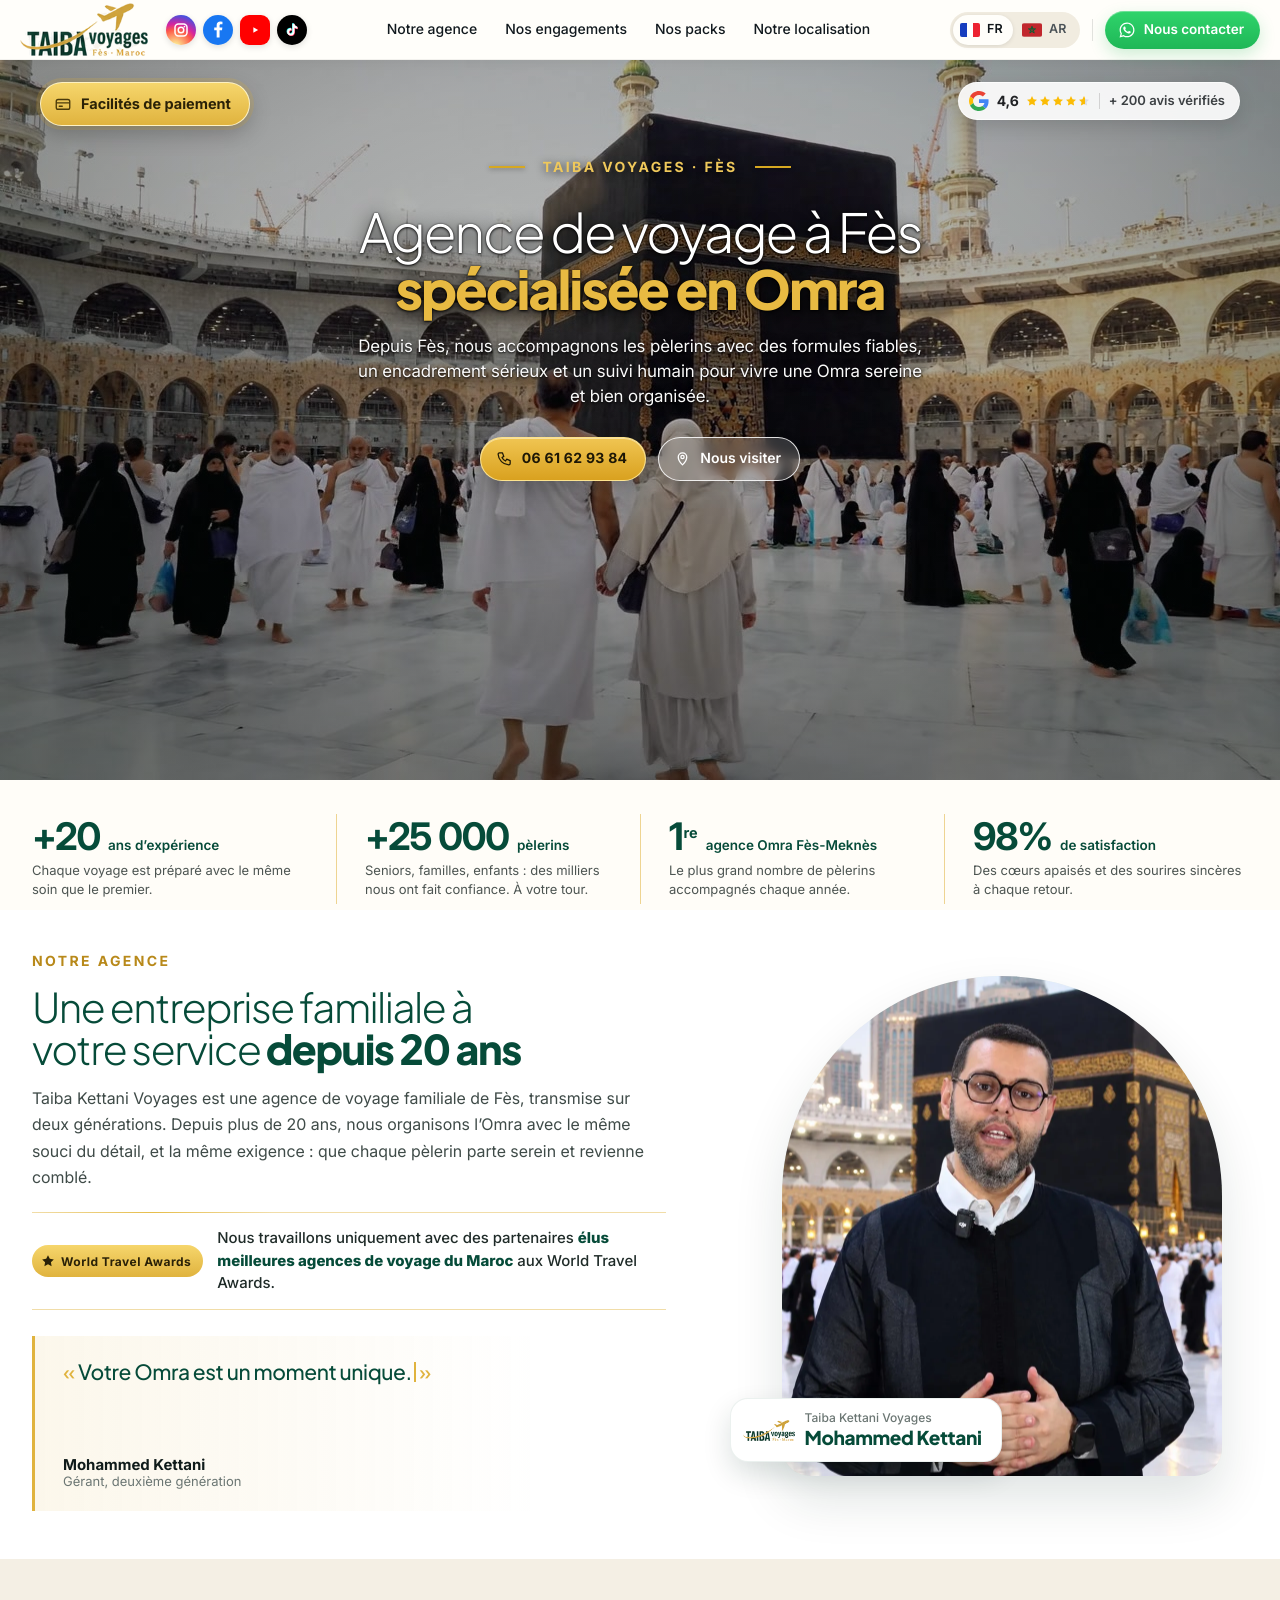
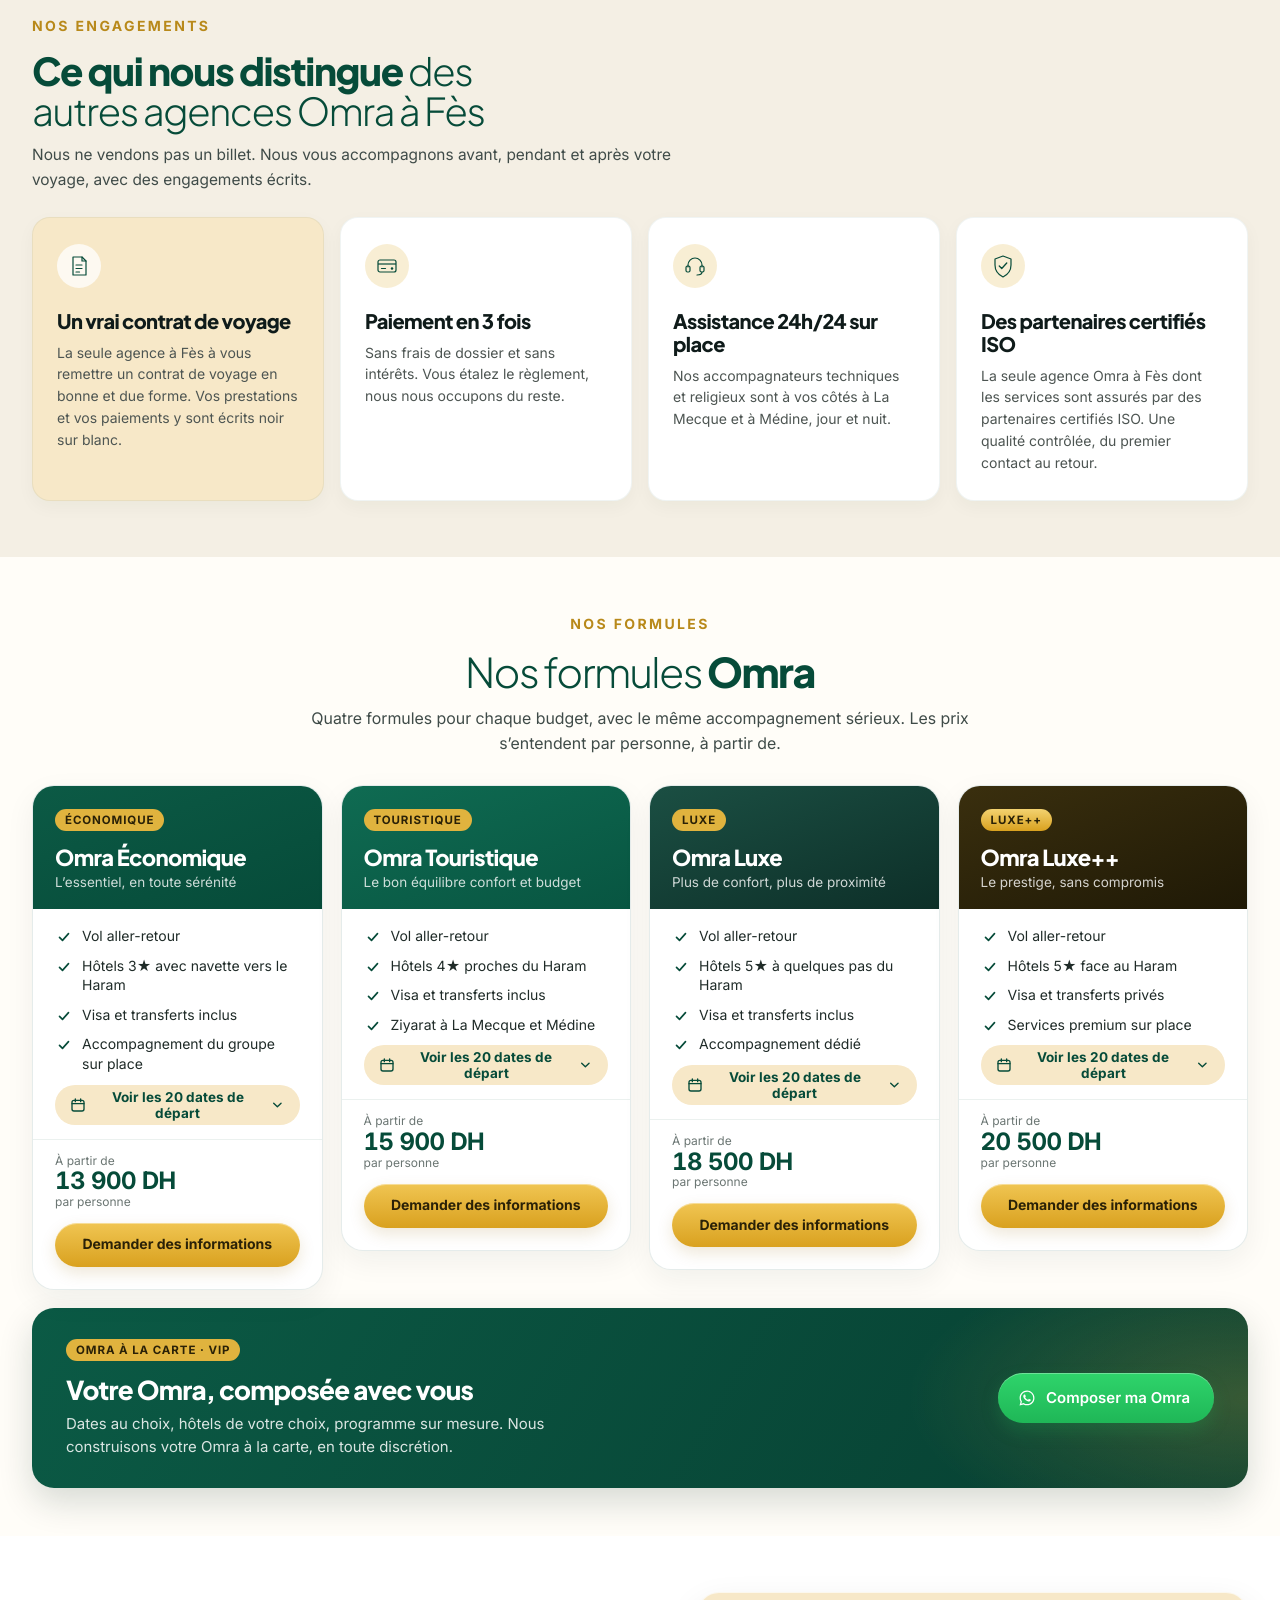
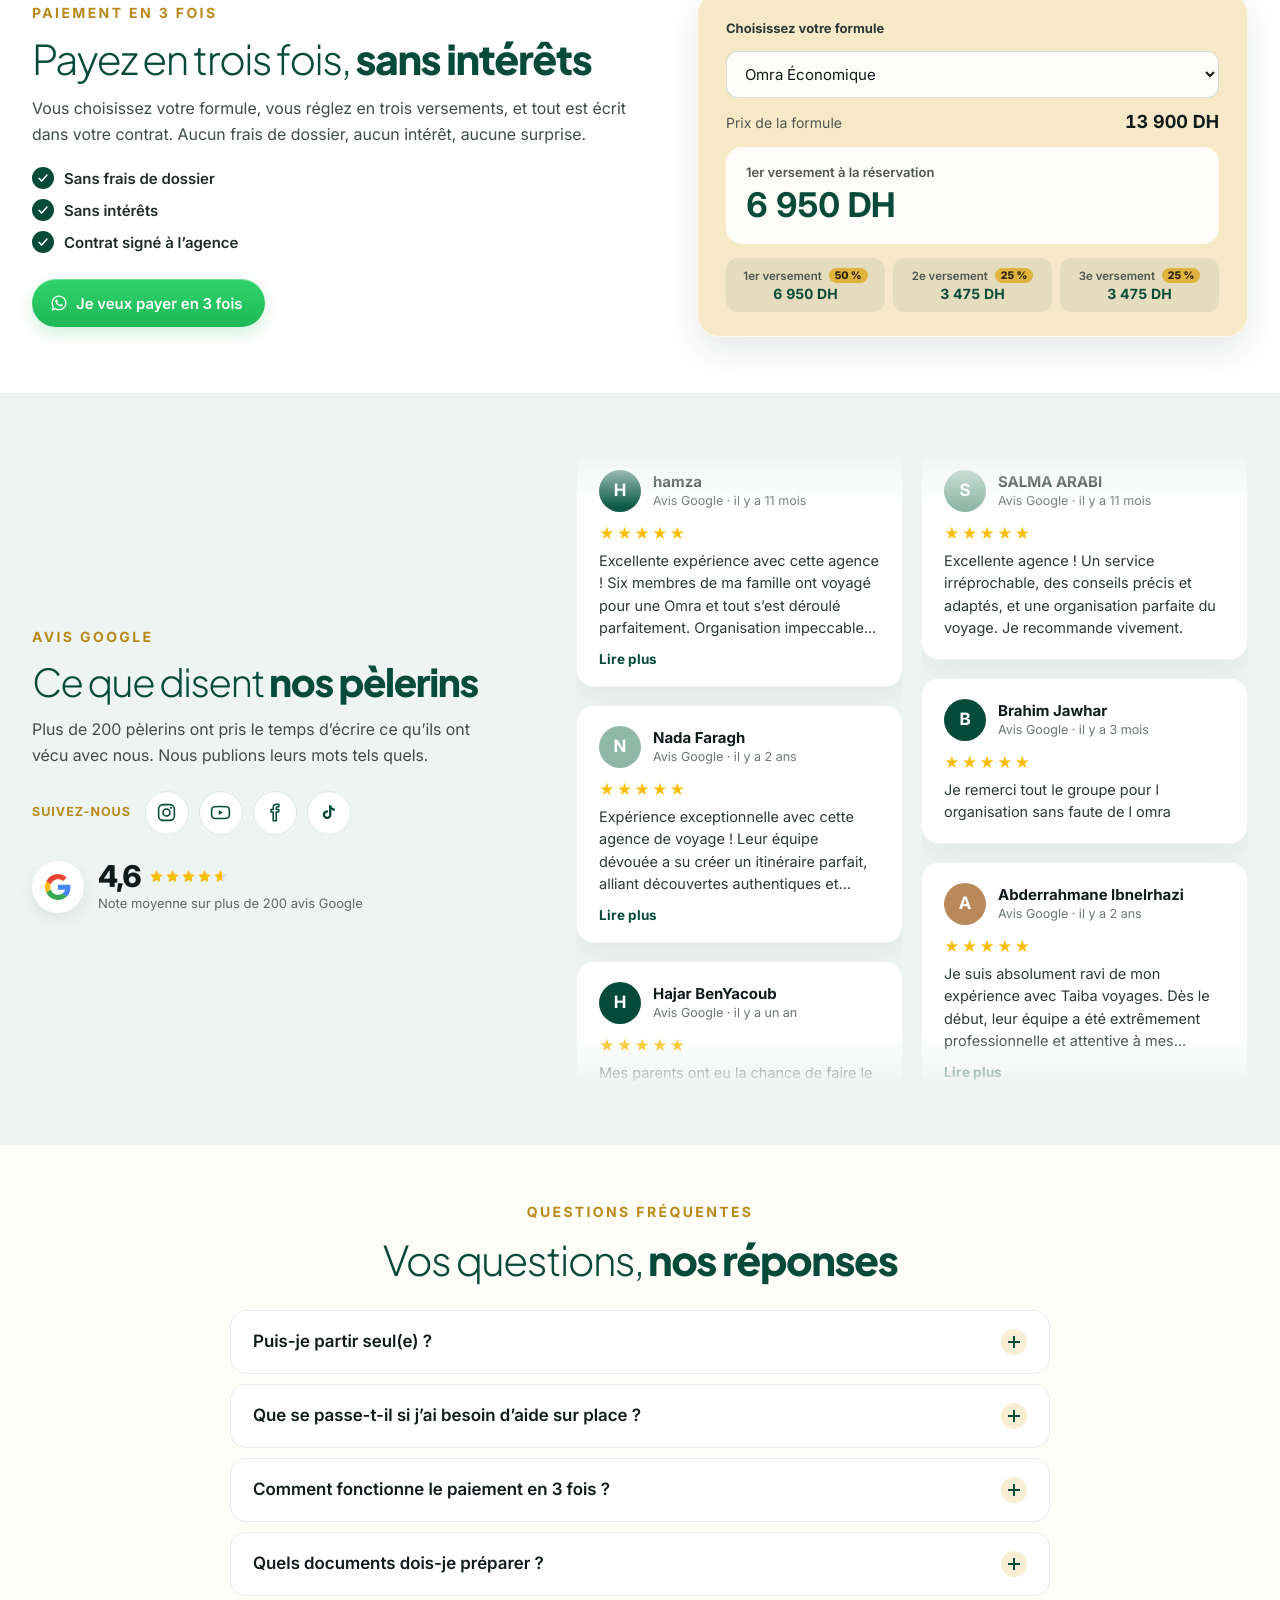
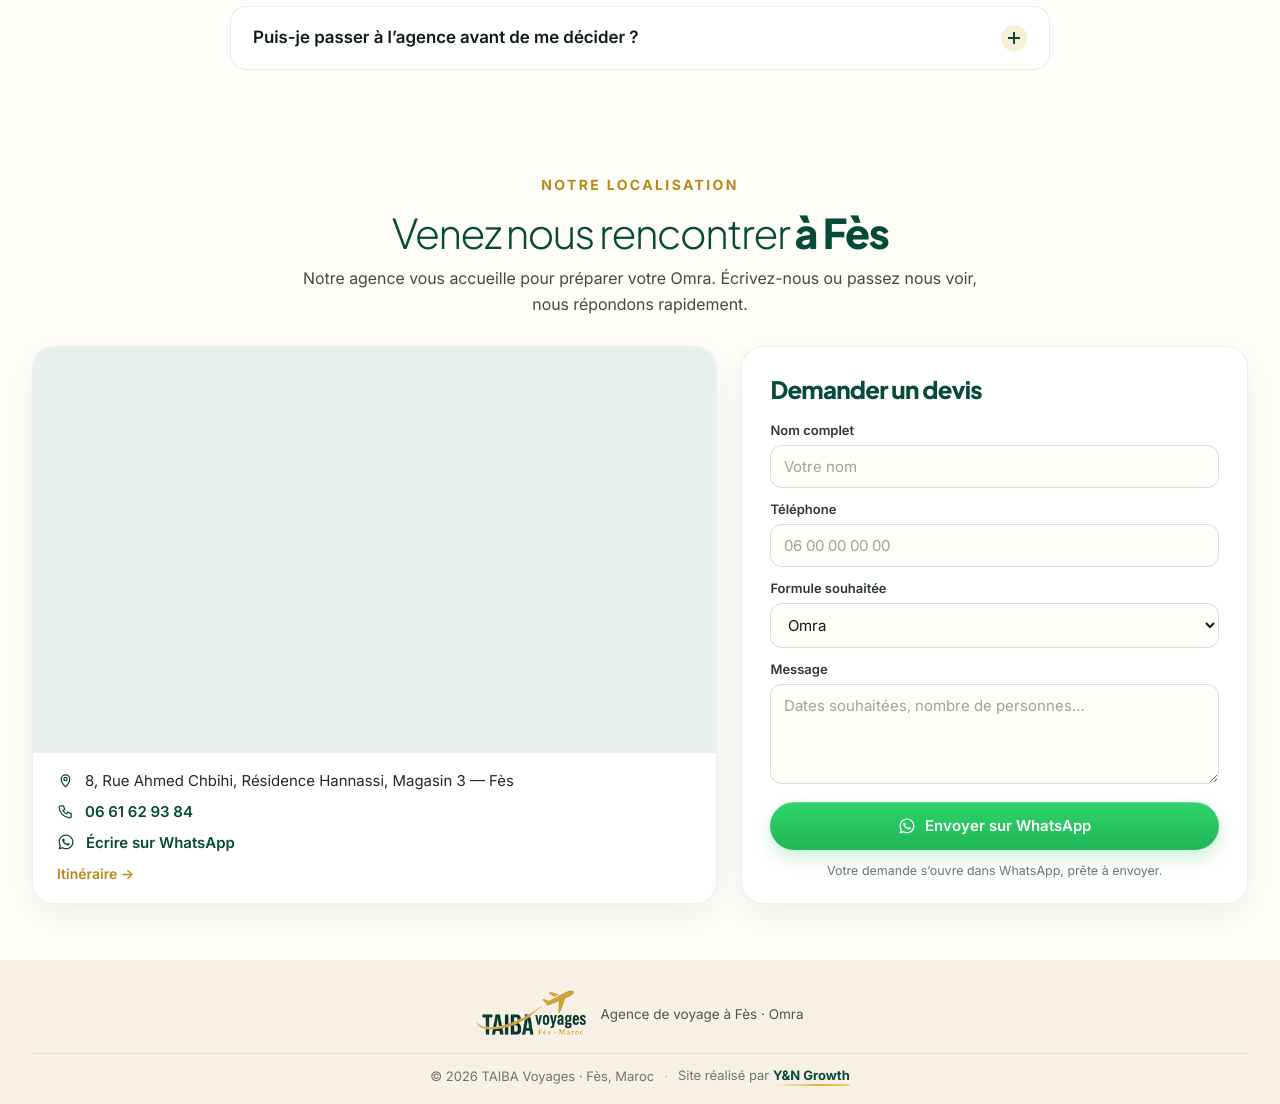
==== commit fe529ff2: "SEO : titles mots-clés d'abord + nom Taiba Kettani Voyages, meta descriptions enrichies, Open Graph " ====
--- a/index.html
+++ b/index.html
@@ -4,14 +4,22 @@
   <meta charset="utf-8" />
   <meta name="viewport" content="width=device-width, initial-scale=1" />
   <meta name="theme-color" content="#fffefa" />
-  <title>Agence de voyage à Fès spécialisée en Omra | TAIBA Voyages</title>
-  <meta name="description" content="TAIBA Voyages, agence de voyage à Fès spécialisée dans l'Omra. Découvrez nos formules et notre accompagnement." />
+  <title>Agence de voyage Omra à Fès | Taiba Kettani Voyages</title>
+  <meta name="description" content="Taiba Kettani Voyages, agence de voyage familiale à Fès spécialisée dans l'Omra depuis 20 ans. Formules dès 13 900 DH, paiement en 3 fois, assistance 24h/24." />
   <link rel="canonical" href="https://taibakettanivoyages.ma/" />
   <link rel="alternate" hreflang="fr" href="https://taibakettanivoyages.ma/" />
   <link rel="alternate" hreflang="ar" href="https://taibakettanivoyages.ma/ar/" />
   <link rel="alternate" hreflang="x-default" href="https://taibakettanivoyages.ma/" />
   <meta property="og:locale" content="fr_MA" />
   <meta property="og:locale:alternate" content="ar_MA" />
+  <meta property="og:type" content="website" />
+  <meta property="og:site_name" content="Taiba Kettani Voyages" />
+  <meta property="og:title" content="Agence de voyage Omra à Fès | Taiba Kettani Voyages" />
+  <meta property="og:description" content="Taiba Kettani Voyages, agence de voyage familiale à Fès spécialisée dans l'Omra depuis 20 ans. Formules dès 13 900 DH, paiement en 3 fois, assistance 24h/24." />
+  <meta property="og:url" content="https://taibakettanivoyages.ma/" />
+  <meta property="og:image" content="https://taibakettanivoyages.ma/assets/hero-placeholder.jpg" />
+  <meta name="twitter:card" content="summary_large_image" />
+  <script type="application/ld+json">{"@context": "https://schema.org", "@type": "WebSite", "name": "Taiba Kettani Voyages", "alternateName": ["Taiba Voyages", "طيبة كتاني للأسفار"], "url": "https://taibakettanivoyages.ma/"}</script>
   <link rel="preconnect" href="https://fonts.googleapis.com" />
   <link rel="preconnect" href="https://fonts.gstatic.com" crossorigin />
   <link href="https://fonts.googleapis.com/css2?family=Inter:wght@400;500;600;700&family=Plus+Jakarta+Sans:wght@300;500;700;800&family=Tajawal:wght@300;400;500;700;800&display=swap" rel="stylesheet" />
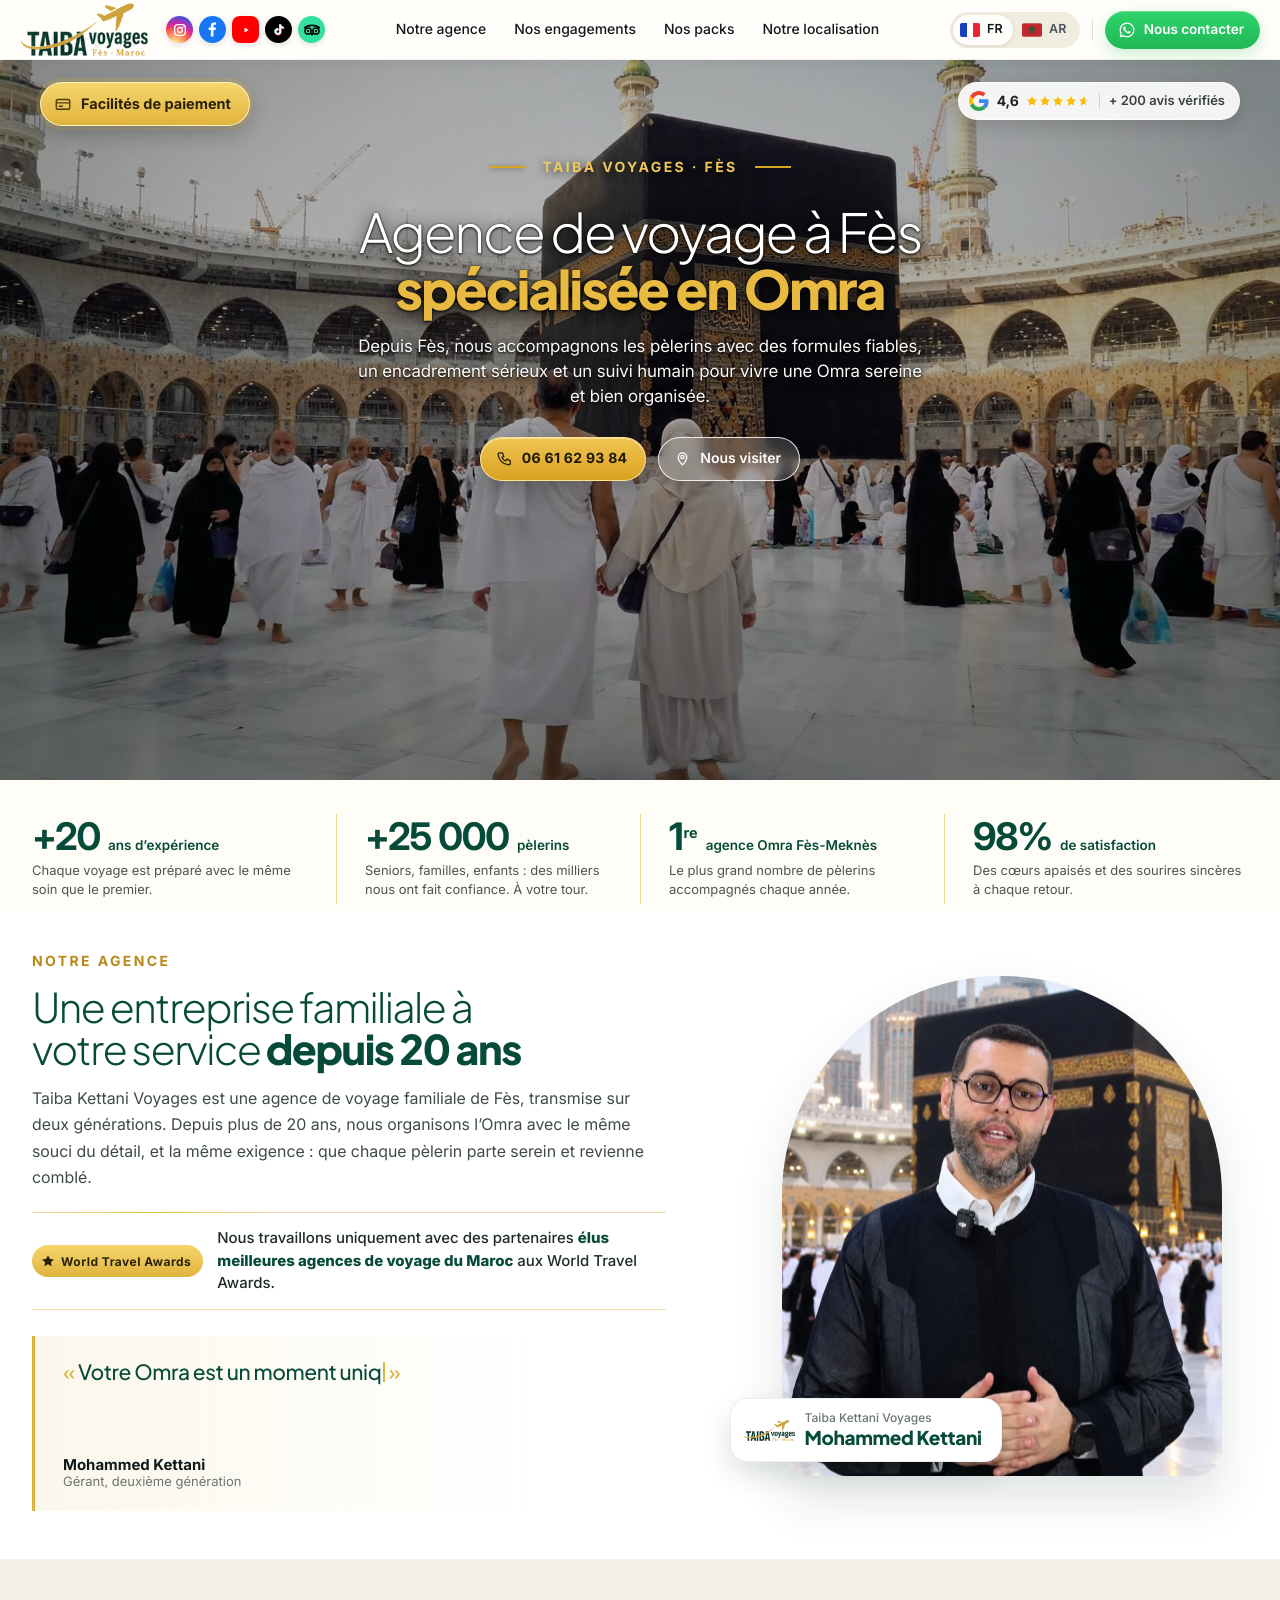
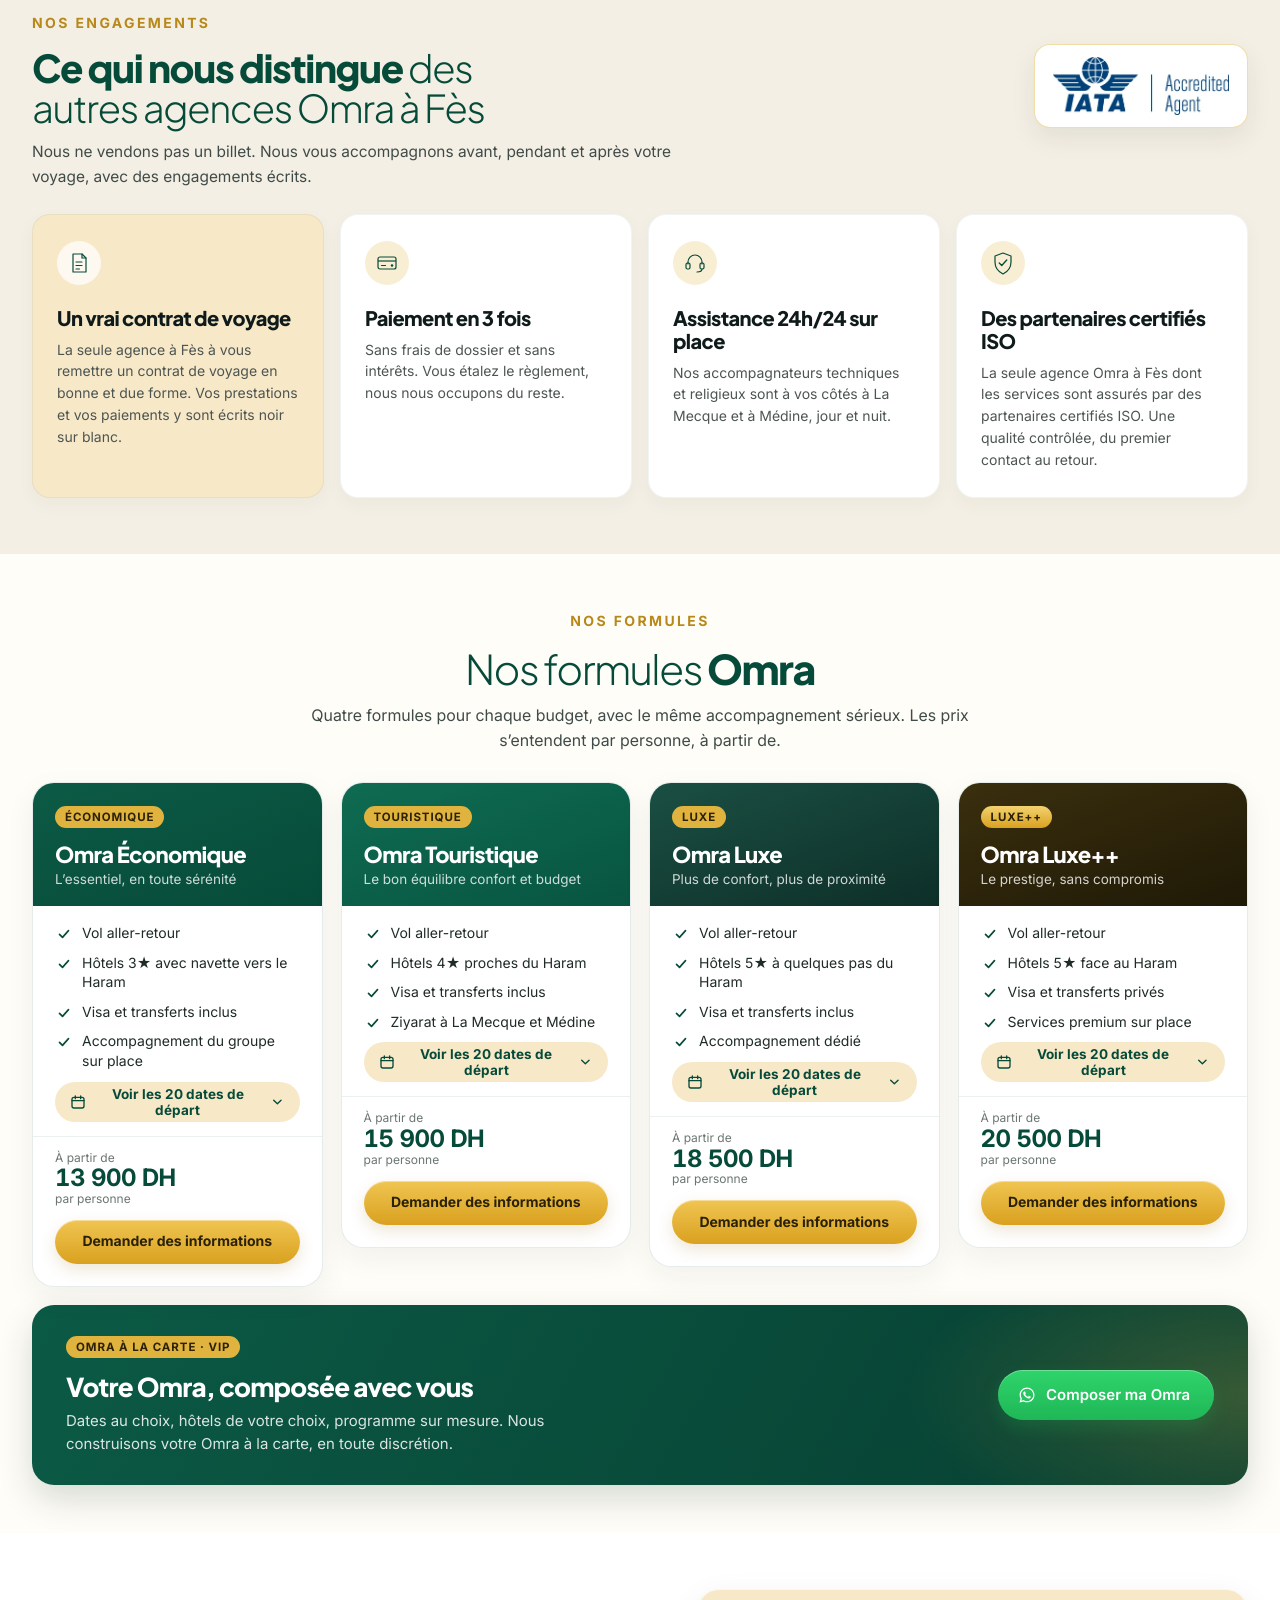
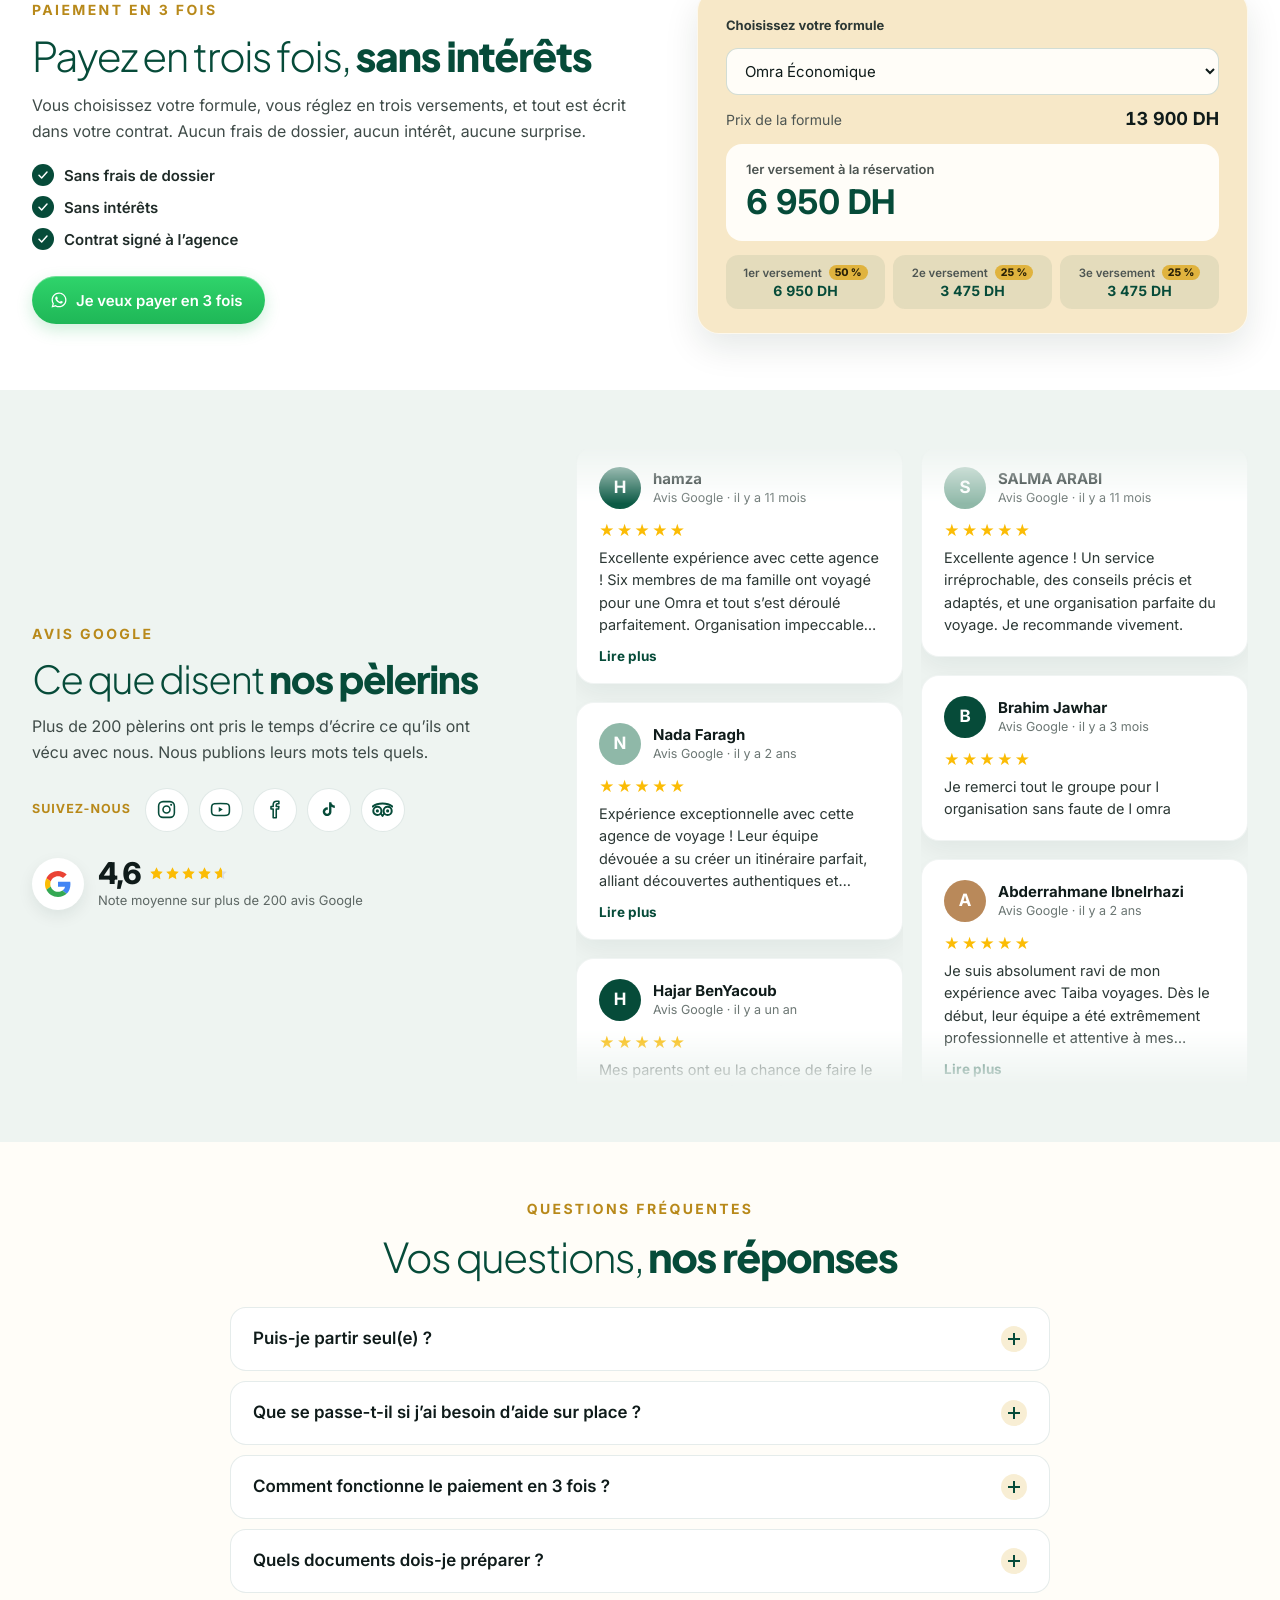
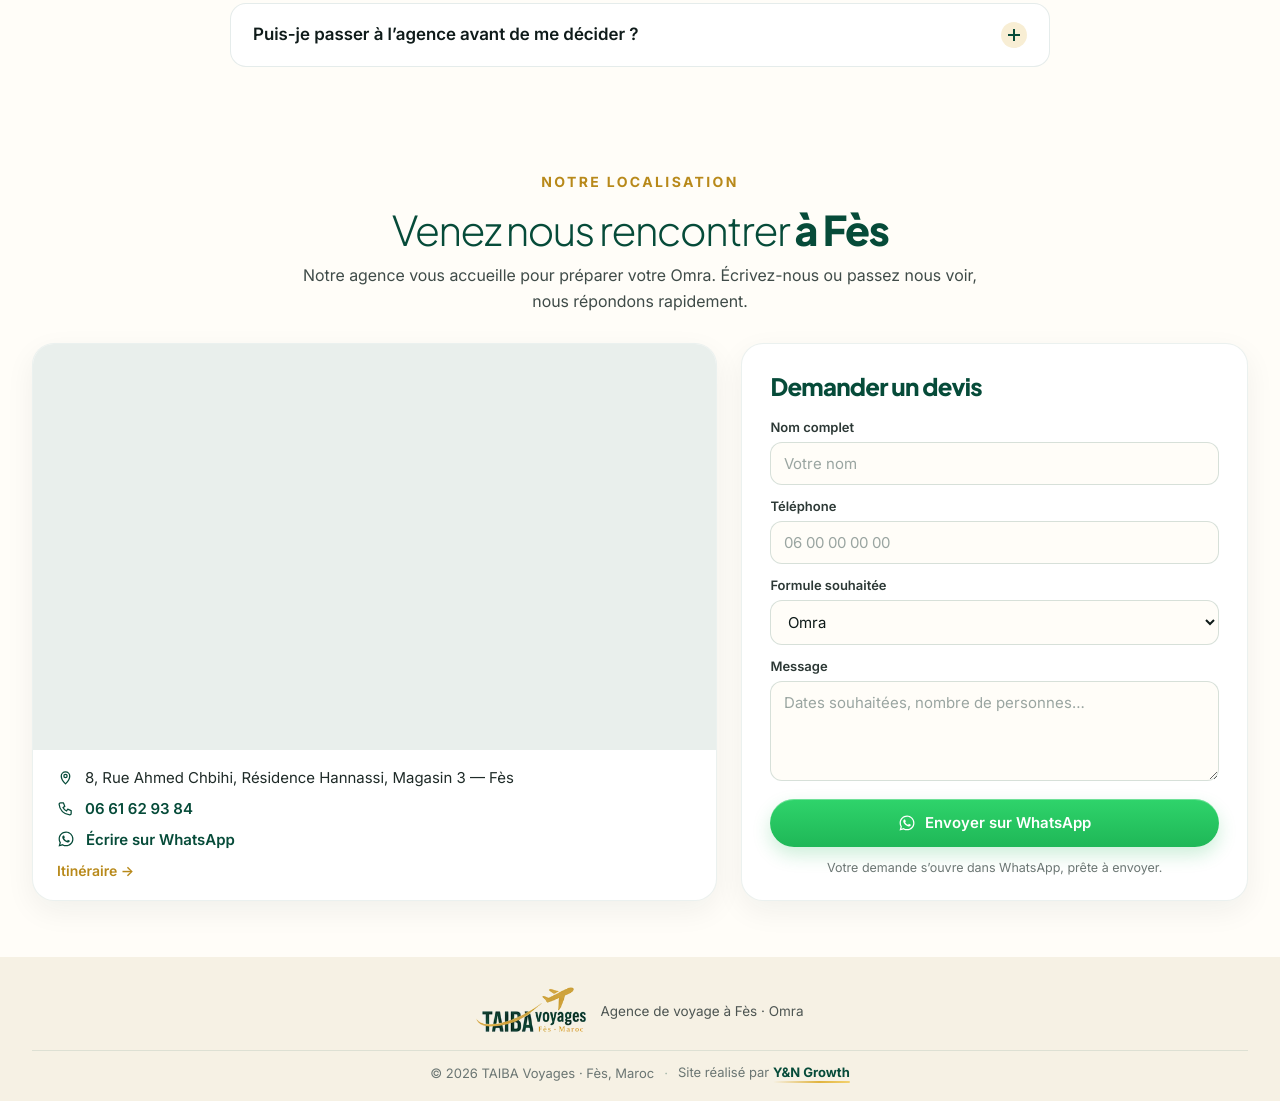
==== commit 3dcf1de9: "Tripadvisor ajouté (navbar, colonne flottante, avis, données structurées), logos navbar un peu rédui" ====
--- a/index.html
+++ b/index.html
@@ -23,11 +23,11 @@
   <link rel="preconnect" href="https://fonts.googleapis.com" />
   <link rel="preconnect" href="https://fonts.gstatic.com" crossorigin />
   <link href="https://fonts.googleapis.com/css2?family=Inter:wght@400;500;600;700&family=Plus+Jakarta+Sans:wght@300;500;700;800&family=Tajawal:wght@300;400;500;700;800&display=swap" rel="stylesheet" />
-  <script type="application/ld+json">{"@context": "https://schema.org", "@type": "TravelAgency", "name": "Taiba Kettani Voyages", "description": "Agence de voyage familiale à Fès spécialisée en Omra.", "telephone": "+212661629384", "address": {"@type": "PostalAddress", "streetAddress": "8, Rue Ahmed Chbihi, Résidence Hannassi, Magasin 3", "addressLocality": "Fès", "addressCountry": "MA"}, "url": "https://taibakettanivoyages.ma/", "priceRange": "13900-20500 MAD", "inLanguage": "fr", "sameAs": ["https://www.instagram.com/taiba_kettani_voyages/", "https://www.youtube.com/@Taiba.kettani.voyages", "https://www.facebook.com/Taiba.voyages", "https://www.tiktok.com/@taiba.voyages.by.k"]}</script>
+  <script type="application/ld+json">{"@context": "https://schema.org", "@type": "TravelAgency", "name": "Taiba Kettani Voyages", "description": "Agence de voyage familiale à Fès spécialisée en Omra.", "telephone": "+212661629384", "address": {"@type": "PostalAddress", "streetAddress": "8, Rue Ahmed Chbihi, Résidence Hannassi, Magasin 3", "addressLocality": "Fès", "addressCountry": "MA"}, "url": "https://taibakettanivoyages.ma/", "priceRange": "13900-20500 MAD", "inLanguage": "fr", "sameAs": ["https://www.instagram.com/taiba_kettani_voyages/", "https://www.youtube.com/@Taiba.kettani.voyages", "https://www.facebook.com/Taiba.voyages", "https://www.tiktok.com/@taiba.voyages.by.k", "https://www.tripadvisor.fr/Attraction_Review-g293733-d34656784-Reviews-TAIBA_Voyages_By_Kettani-Fez_Fez_Meknes.html"]}</script>
   <link rel="icon" href="/favicon.ico" sizes="48x48" />
   <link rel="icon" href="/favicon.svg" type="image/svg+xml" />
   <link rel="apple-touch-icon" href="/apple-touch-icon.png" />
-  <link rel="stylesheet" href="styles.css?v=74" />
+  <link rel="stylesheet" href="styles.css?v=75" />
 </head>
 <body>
   <header class="site-header">
@@ -40,7 +40,7 @@
         <a class="soc soc-ig" href="https://www.instagram.com/taiba_kettani_voyages/" target="_blank" rel="noopener" aria-label="Instagram" title="Instagram"><svg viewBox="0 0 24 24" fill="none" aria-hidden="true"><rect x="4" y="4" width="16" height="16" rx="4.6" stroke="#fff" stroke-width="2"/><circle cx="12" cy="12" r="3.7" stroke="#fff" stroke-width="2"/><circle cx="16.6" cy="7.4" r="1.15" fill="#fff"/></svg></a>
         <a class="soc soc-fb" href="https://www.facebook.com/Taiba.voyages" target="_blank" rel="noopener" aria-label="Facebook" title="Facebook"><svg viewBox="0 0 24 24" aria-hidden="true"><path fill="#fff" d="M15.12 5.32H17V2.14A26.1 26.1 0 0 0 14.26 2c-2.72 0-4.58 1.66-4.58 4.7v2.62H6.61v3.56h3.07V22h3.68v-9.12h3.06l.46-3.56h-3.52V7.05c0-1.03.28-1.73 1.76-1.73Z"/></svg></a>
         <a class="soc soc-yt" href="https://www.youtube.com/@Taiba.kettani.voyages" target="_blank" rel="noopener" aria-label="YouTube" title="YouTube"><svg viewBox="0 0 24 24" aria-hidden="true"><path fill="#fff" d="m9.8 8.2 6.4 3.8-6.4 3.8V8.2Z"/></svg></a>
-        <a class="soc soc-tt" href="https://www.tiktok.com/@taiba.voyages.by.k" target="_blank" rel="noopener" aria-label="TikTok" title="TikTok"><svg viewBox="0 0 24 24" aria-hidden="true"><g transform="translate(4.4 3.6) scale(.66)"><path fill="#25F4EE" transform="translate(-1 -1)" d="M12.53.02c1.31-.02 2.61-.01 3.91-.02.08 1.53.63 3.09 1.75 4.17 1.12 1.11 2.7 1.62 4.24 1.79v4.03c-1.44-.05-2.89-.35-4.2-.97-.57-.26-1.1-.59-1.62-.93-.01 2.92.01 5.84-.02 8.75-.08 1.4-.54 2.79-1.35 3.94-1.31 1.92-3.58 3.17-5.91 3.21-1.43.08-2.86-.31-4.08-1.03-2.02-1.19-3.44-3.37-3.65-5.71-.02-.5-.03-1-.01-1.49.18-1.9 1.12-3.72 2.58-4.96 1.66-1.44 3.98-2.13 6.15-1.72.02 1.48-.04 2.96-.04 4.44-.99-.32-2.15-.23-3.02.37-.63.41-1.11 1.04-1.36 1.75-.21.51-.15 1.07-.14 1.61.24 1.64 1.82 3.02 3.5 2.87 1.12-.01 2.19-.66 2.77-1.61.19-.33.4-.67.41-1.06.1-1.79.06-3.57.07-5.36.01-4.03-.01-8.05.02-12.07Z"/><path fill="#FE2C55" transform="translate(1 1)" d="M12.53.02c1.31-.02 2.61-.01 3.91-.02.08 1.53.63 3.09 1.75 4.17 1.12 1.11 2.7 1.62 4.24 1.79v4.03c-1.44-.05-2.89-.35-4.2-.97-.57-.26-1.1-.59-1.62-.93-.01 2.92.01 5.84-.02 8.75-.08 1.4-.54 2.79-1.35 3.94-1.31 1.92-3.58 3.17-5.91 3.21-1.43.08-2.86-.31-4.08-1.03-2.02-1.19-3.44-3.37-3.65-5.71-.02-.5-.03-1-.01-1.49.18-1.9 1.12-3.72 2.58-4.96 1.66-1.44 3.98-2.13 6.15-1.72.02 1.48-.04 2.96-.04 4.44-.99-.32-2.15-.23-3.02.37-.63.41-1.11 1.04-1.36 1.75-.21.51-.15 1.07-.14 1.61.24 1.64 1.82 3.02 3.5 2.87 1.12-.01 2.19-.66 2.77-1.61.19-.33.4-.67.41-1.06.1-1.79.06-3.57.07-5.36.01-4.03-.01-8.05.02-12.07Z"/><path fill="#fff" d="M12.53.02c1.31-.02 2.61-.01 3.91-.02.08 1.53.63 3.09 1.75 4.17 1.12 1.11 2.7 1.62 4.24 1.79v4.03c-1.44-.05-2.89-.35-4.2-.97-.57-.26-1.1-.59-1.62-.93-.01 2.92.01 5.84-.02 8.75-.08 1.4-.54 2.79-1.35 3.94-1.31 1.92-3.58 3.17-5.91 3.21-1.43.08-2.86-.31-4.08-1.03-2.02-1.19-3.44-3.37-3.65-5.71-.02-.5-.03-1-.01-1.49.18-1.9 1.12-3.72 2.58-4.96 1.66-1.44 3.98-2.13 6.15-1.72.02 1.48-.04 2.96-.04 4.44-.99-.32-2.15-.23-3.02.37-.63.41-1.11 1.04-1.36 1.75-.21.51-.15 1.07-.14 1.61.24 1.64 1.82 3.02 3.5 2.87 1.12-.01 2.19-.66 2.77-1.61.19-.33.4-.67.41-1.06.1-1.79.06-3.57.07-5.36.01-4.03-.01-8.05.02-12.07Z"/></g></svg></a>
+        <a class="soc soc-tt" href="https://www.tiktok.com/@taiba.voyages.by.k" target="_blank" rel="noopener" aria-label="TikTok" title="TikTok"><svg viewBox="0 0 24 24" aria-hidden="true"><g transform="translate(4.4 3.6) scale(.66)"><path fill="#25F4EE" transform="translate(-1 -1)" d="M12.53.02c1.31-.02 2.61-.01 3.91-.02.08 1.53.63 3.09 1.75 4.17 1.12 1.11 2.7 1.62 4.24 1.79v4.03c-1.44-.05-2.89-.35-4.2-.97-.57-.26-1.1-.59-1.62-.93-.01 2.92.01 5.84-.02 8.75-.08 1.4-.54 2.79-1.35 3.94-1.31 1.92-3.58 3.17-5.91 3.21-1.43.08-2.86-.31-4.08-1.03-2.02-1.19-3.44-3.37-3.65-5.71-.02-.5-.03-1-.01-1.49.18-1.9 1.12-3.72 2.58-4.96 1.66-1.44 3.98-2.13 6.15-1.72.02 1.48-.04 2.96-.04 4.44-.99-.32-2.15-.23-3.02.37-.63.41-1.11 1.04-1.36 1.75-.21.51-.15 1.07-.14 1.61.24 1.64 1.82 3.02 3.5 2.87 1.12-.01 2.19-.66 2.77-1.61.19-.33.4-.67.41-1.06.1-1.79.06-3.57.07-5.36.01-4.03-.01-8.05.02-12.07Z"/><path fill="#FE2C55" transform="translate(1 1)" d="M12.53.02c1.31-.02 2.61-.01 3.91-.02.08 1.53.63 3.09 1.75 4.17 1.12 1.11 2.7 1.62 4.24 1.79v4.03c-1.44-.05-2.89-.35-4.2-.97-.57-.26-1.1-.59-1.62-.93-.01 2.92.01 5.84-.02 8.75-.08 1.4-.54 2.79-1.35 3.94-1.31 1.92-3.58 3.17-5.91 3.21-1.43.08-2.86-.31-4.08-1.03-2.02-1.19-3.44-3.37-3.65-5.71-.02-.5-.03-1-.01-1.49.18-1.9 1.12-3.72 2.58-4.96 1.66-1.44 3.98-2.13 6.15-1.72.02 1.48-.04 2.96-.04 4.44-.99-.32-2.15-.23-3.02.37-.63.41-1.11 1.04-1.36 1.75-.21.51-.15 1.07-.14 1.61.24 1.64 1.82 3.02 3.5 2.87 1.12-.01 2.19-.66 2.77-1.61.19-.33.4-.67.41-1.06.1-1.79.06-3.57.07-5.36.01-4.03-.01-8.05.02-12.07Z"/><path fill="#fff" d="M12.53.02c1.31-.02 2.61-.01 3.91-.02.08 1.53.63 3.09 1.75 4.17 1.12 1.11 2.7 1.62 4.24 1.79v4.03c-1.44-.05-2.89-.35-4.2-.97-.57-.26-1.1-.59-1.62-.93-.01 2.92.01 5.84-.02 8.75-.08 1.4-.54 2.79-1.35 3.94-1.31 1.92-3.58 3.17-5.91 3.21-1.43.08-2.86-.31-4.08-1.03-2.02-1.19-3.44-3.37-3.65-5.71-.02-.5-.03-1-.01-1.49.18-1.9 1.12-3.72 2.58-4.96 1.66-1.44 3.98-2.13 6.15-1.72.02 1.48-.04 2.96-.04 4.44-.99-.32-2.15-.23-3.02.37-.63.41-1.11 1.04-1.36 1.75-.21.51-.15 1.07-.14 1.61.24 1.64 1.82 3.02 3.5 2.87 1.12-.01 2.19-.66 2.77-1.61.19-.33.4-.67.41-1.06.1-1.79.06-3.57.07-5.36.01-4.03-.01-8.05.02-12.07Z"/></g></svg></a><a class="soc soc-ta" href="https://www.tripadvisor.fr/Attraction_Review-g293733-d34656784-Reviews-TAIBA_Voyages_By_Kettani-Fez_Fez_Meknes.html" target="_blank" rel="noopener" aria-label="Tripadvisor" title="Tripadvisor"><svg viewBox="3 4.5 18 15" aria-hidden="true"><path d="M3.6 9.4C5.7 7.7 8.7 6.8 12 6.8s6.3.9 8.4 2.6" stroke="currentColor" stroke-width="1.7" stroke-linecap="round" fill="none"/><circle cx="7.6" cy="13.2" r="3.5" stroke="currentColor" stroke-width="1.7" fill="none"/><circle cx="16.4" cy="13.2" r="3.5" stroke="currentColor" stroke-width="1.7" fill="none"/><circle cx="7.6" cy="13.2" r="1.35" fill="currentColor"/><circle cx="16.4" cy="13.2" r="1.35" fill="currentColor"/><path d="M10.7 15.6 12 17.6l1.3-2" stroke="currentColor" stroke-width="1.5" stroke-linecap="round" stroke-linejoin="round" fill="none"/></svg></a>
       </div>
 
       <nav class="desktop-nav" aria-label="Navigation principale">
@@ -94,7 +94,7 @@
         <a class="soc soc-ig" href="https://www.instagram.com/taiba_kettani_voyages/" target="_blank" rel="noopener" aria-label="Instagram" title="Instagram"><svg viewBox="0 0 24 24" fill="none" aria-hidden="true"><rect x="4" y="4" width="16" height="16" rx="4.6" stroke="#fff" stroke-width="2"/><circle cx="12" cy="12" r="3.7" stroke="#fff" stroke-width="2"/><circle cx="16.6" cy="7.4" r="1.15" fill="#fff"/></svg></a>
         <a class="soc soc-fb" href="https://www.facebook.com/Taiba.voyages" target="_blank" rel="noopener" aria-label="Facebook" title="Facebook"><svg viewBox="0 0 24 24" aria-hidden="true"><path fill="#fff" d="M15.12 5.32H17V2.14A26.1 26.1 0 0 0 14.26 2c-2.72 0-4.58 1.66-4.58 4.7v2.62H6.61v3.56h3.07V22h3.68v-9.12h3.06l.46-3.56h-3.52V7.05c0-1.03.28-1.73 1.76-1.73Z"/></svg></a>
         <a class="soc soc-yt" href="https://www.youtube.com/@Taiba.kettani.voyages" target="_blank" rel="noopener" aria-label="YouTube" title="YouTube"><svg viewBox="0 0 24 24" aria-hidden="true"><path fill="#fff" d="m9.8 8.2 6.4 3.8-6.4 3.8V8.2Z"/></svg></a>
-        <a class="soc soc-tt" href="https://www.tiktok.com/@taiba.voyages.by.k" target="_blank" rel="noopener" aria-label="TikTok" title="TikTok"><svg viewBox="0 0 24 24" aria-hidden="true"><g transform="translate(4.4 3.6) scale(.66)"><path fill="#25F4EE" transform="translate(-1 -1)" d="M12.53.02c1.31-.02 2.61-.01 3.91-.02.08 1.53.63 3.09 1.75 4.17 1.12 1.11 2.7 1.62 4.24 1.79v4.03c-1.44-.05-2.89-.35-4.2-.97-.57-.26-1.1-.59-1.62-.93-.01 2.92.01 5.84-.02 8.75-.08 1.4-.54 2.79-1.35 3.94-1.31 1.92-3.58 3.17-5.91 3.21-1.43.08-2.86-.31-4.08-1.03-2.02-1.19-3.44-3.37-3.65-5.71-.02-.5-.03-1-.01-1.49.18-1.9 1.12-3.72 2.58-4.96 1.66-1.44 3.98-2.13 6.15-1.72.02 1.48-.04 2.96-.04 4.44-.99-.32-2.15-.23-3.02.37-.63.41-1.11 1.04-1.36 1.75-.21.51-.15 1.07-.14 1.61.24 1.64 1.82 3.02 3.5 2.87 1.12-.01 2.19-.66 2.77-1.61.19-.33.4-.67.41-1.06.1-1.79.06-3.57.07-5.36.01-4.03-.01-8.05.02-12.07Z"/><path fill="#FE2C55" transform="translate(1 1)" d="M12.53.02c1.31-.02 2.61-.01 3.91-.02.08 1.53.63 3.09 1.75 4.17 1.12 1.11 2.7 1.62 4.24 1.79v4.03c-1.44-.05-2.89-.35-4.2-.97-.57-.26-1.1-.59-1.62-.93-.01 2.92.01 5.84-.02 8.75-.08 1.4-.54 2.79-1.35 3.94-1.31 1.92-3.58 3.17-5.91 3.21-1.43.08-2.86-.31-4.08-1.03-2.02-1.19-3.44-3.37-3.65-5.71-.02-.5-.03-1-.01-1.49.18-1.9 1.12-3.72 2.58-4.96 1.66-1.44 3.98-2.13 6.15-1.72.02 1.48-.04 2.96-.04 4.44-.99-.32-2.15-.23-3.02.37-.63.41-1.11 1.04-1.36 1.75-.21.51-.15 1.07-.14 1.61.24 1.64 1.82 3.02 3.5 2.87 1.12-.01 2.19-.66 2.77-1.61.19-.33.4-.67.41-1.06.1-1.79.06-3.57.07-5.36.01-4.03-.01-8.05.02-12.07Z"/><path fill="#fff" d="M12.53.02c1.31-.02 2.61-.01 3.91-.02.08 1.53.63 3.09 1.75 4.17 1.12 1.11 2.7 1.62 4.24 1.79v4.03c-1.44-.05-2.89-.35-4.2-.97-.57-.26-1.1-.59-1.62-.93-.01 2.92.01 5.84-.02 8.75-.08 1.4-.54 2.79-1.35 3.94-1.31 1.92-3.58 3.17-5.91 3.21-1.43.08-2.86-.31-4.08-1.03-2.02-1.19-3.44-3.37-3.65-5.71-.02-.5-.03-1-.01-1.49.18-1.9 1.12-3.72 2.58-4.96 1.66-1.44 3.98-2.13 6.15-1.72.02 1.48-.04 2.96-.04 4.44-.99-.32-2.15-.23-3.02.37-.63.41-1.11 1.04-1.36 1.75-.21.51-.15 1.07-.14 1.61.24 1.64 1.82 3.02 3.5 2.87 1.12-.01 2.19-.66 2.77-1.61.19-.33.4-.67.41-1.06.1-1.79.06-3.57.07-5.36.01-4.03-.01-8.05.02-12.07Z"/></g></svg></a>
+        <a class="soc soc-tt" href="https://www.tiktok.com/@taiba.voyages.by.k" target="_blank" rel="noopener" aria-label="TikTok" title="TikTok"><svg viewBox="0 0 24 24" aria-hidden="true"><g transform="translate(4.4 3.6) scale(.66)"><path fill="#25F4EE" transform="translate(-1 -1)" d="M12.53.02c1.31-.02 2.61-.01 3.91-.02.08 1.53.63 3.09 1.75 4.17 1.12 1.11 2.7 1.62 4.24 1.79v4.03c-1.44-.05-2.89-.35-4.2-.97-.57-.26-1.1-.59-1.62-.93-.01 2.92.01 5.84-.02 8.75-.08 1.4-.54 2.79-1.35 3.94-1.31 1.92-3.58 3.17-5.91 3.21-1.43.08-2.86-.31-4.08-1.03-2.02-1.19-3.44-3.37-3.65-5.71-.02-.5-.03-1-.01-1.49.18-1.9 1.12-3.72 2.58-4.96 1.66-1.44 3.98-2.13 6.15-1.72.02 1.48-.04 2.96-.04 4.44-.99-.32-2.15-.23-3.02.37-.63.41-1.11 1.04-1.36 1.75-.21.51-.15 1.07-.14 1.61.24 1.64 1.82 3.02 3.5 2.87 1.12-.01 2.19-.66 2.77-1.61.19-.33.4-.67.41-1.06.1-1.79.06-3.57.07-5.36.01-4.03-.01-8.05.02-12.07Z"/><path fill="#FE2C55" transform="translate(1 1)" d="M12.53.02c1.31-.02 2.61-.01 3.91-.02.08 1.53.63 3.09 1.75 4.17 1.12 1.11 2.7 1.62 4.24 1.79v4.03c-1.44-.05-2.89-.35-4.2-.97-.57-.26-1.1-.59-1.62-.93-.01 2.92.01 5.84-.02 8.75-.08 1.4-.54 2.79-1.35 3.94-1.31 1.92-3.58 3.17-5.91 3.21-1.43.08-2.86-.31-4.08-1.03-2.02-1.19-3.44-3.37-3.65-5.71-.02-.5-.03-1-.01-1.49.18-1.9 1.12-3.72 2.58-4.96 1.66-1.44 3.98-2.13 6.15-1.72.02 1.48-.04 2.96-.04 4.44-.99-.32-2.15-.23-3.02.37-.63.41-1.11 1.04-1.36 1.75-.21.51-.15 1.07-.14 1.61.24 1.64 1.82 3.02 3.5 2.87 1.12-.01 2.19-.66 2.77-1.61.19-.33.4-.67.41-1.06.1-1.79.06-3.57.07-5.36.01-4.03-.01-8.05.02-12.07Z"/><path fill="#fff" d="M12.53.02c1.31-.02 2.61-.01 3.91-.02.08 1.53.63 3.09 1.75 4.17 1.12 1.11 2.7 1.62 4.24 1.79v4.03c-1.44-.05-2.89-.35-4.2-.97-.57-.26-1.1-.59-1.62-.93-.01 2.92.01 5.84-.02 8.75-.08 1.4-.54 2.79-1.35 3.94-1.31 1.92-3.58 3.17-5.91 3.21-1.43.08-2.86-.31-4.08-1.03-2.02-1.19-3.44-3.37-3.65-5.71-.02-.5-.03-1-.01-1.49.18-1.9 1.12-3.72 2.58-4.96 1.66-1.44 3.98-2.13 6.15-1.72.02 1.48-.04 2.96-.04 4.44-.99-.32-2.15-.23-3.02.37-.63.41-1.11 1.04-1.36 1.75-.21.51-.15 1.07-.14 1.61.24 1.64 1.82 3.02 3.5 2.87 1.12-.01 2.19-.66 2.77-1.61.19-.33.4-.67.41-1.06.1-1.79.06-3.57.07-5.36.01-4.03-.01-8.05.02-12.07Z"/></g></svg></a><a class="soc soc-ta" href="https://www.tripadvisor.fr/Attraction_Review-g293733-d34656784-Reviews-TAIBA_Voyages_By_Kettani-Fez_Fez_Meknes.html" target="_blank" rel="noopener" aria-label="Tripadvisor" title="Tripadvisor"><svg viewBox="3 4.5 18 15" aria-hidden="true"><path d="M3.6 9.4C5.7 7.7 8.7 6.8 12 6.8s6.3.9 8.4 2.6" stroke="currentColor" stroke-width="1.7" stroke-linecap="round" fill="none"/><circle cx="7.6" cy="13.2" r="3.5" stroke="currentColor" stroke-width="1.7" fill="none"/><circle cx="16.4" cy="13.2" r="3.5" stroke="currentColor" stroke-width="1.7" fill="none"/><circle cx="7.6" cy="13.2" r="1.35" fill="currentColor"/><circle cx="16.4" cy="13.2" r="1.35" fill="currentColor"/><path d="M10.7 15.6 12 17.6l1.3-2" stroke="currentColor" stroke-width="1.5" stroke-linecap="round" stroke-linejoin="round" fill="none"/></svg></a>
       </nav>
 
   <main>
@@ -218,6 +218,7 @@
             <div class="eyebrow eyebrow-dark eyebrow-start"><span></span><b>Nos engagements</b></div>
             <h2 id="pledges-title"><strong>Ce qui nous distingue</strong> des autres agences Omra à Fès</h2>
             <p>Nous ne vendons pas un billet. Nous vous accompagnons avant, pendant et après votre voyage, avec des engagements écrits.</p>
+          <figure class="iata-badge"><picture><source srcset="assets/iata-accredited-agent.webp" type="image/webp" /><img src="assets/iata-accredited-agent.png" alt="Agence accréditée IATA" width="365" height="120" loading="lazy" /></picture></figure>
           </div>
         </div>
         <div class="pledge-grid">
@@ -402,6 +403,7 @@
             <a href="https://www.youtube.com/@Taiba.kettani.voyages" target="_blank" rel="noopener" aria-label="YouTube" title="YouTube"><svg viewBox="0 0 24 24" fill="none" aria-hidden="true"><path d="M22 8.2c-.2-1.5-1.2-2.5-2.7-2.7C17.5 5.2 12 5.2 12 5.2s-5.5 0-7.3.3C3.2 5.7 2.2 6.7 2 8.2 1.8 9.6 1.8 12 1.8 12s0 2.4.2 3.8c.2 1.5 1.2 2.5 2.7 2.7 1.8.3 7.3.3 7.3.3s5.5 0 7.3-.3c1.5-.2 2.5-1.2 2.7-2.7.2-1.4.2-3.8.2-3.8s0-2.4-.2-3.8Z" stroke="currentColor" stroke-width="1.8" stroke-linejoin="round"/><path d="m10 9.2 4.6 2.8-4.6 2.8V9.2Z" fill="currentColor"/></svg></a>
             <a href="https://www.facebook.com/Taiba.voyages" target="_blank" rel="noopener" aria-label="Facebook" title="Facebook"><svg viewBox="0 0 24 24" fill="none" aria-hidden="true"><path d="M14 8.5V6.8c0-.8.5-1.3 1.3-1.3H17V2.5h-2.6C11.9 2.5 10.5 4 10.5 6.5v2H8v3h2.5v10h3.5v-10h2.6l.4-3H14Z" stroke="currentColor" stroke-width="1.8" stroke-linejoin="round"/></svg></a>
             <a href="https://www.tiktok.com/@taiba.voyages.by.k" target="_blank" rel="noopener" aria-label="TikTok" title="TikTok"><svg viewBox="0 0 24 24" aria-hidden="true"><g transform="translate(4.4 3.6) scale(.66)"><path fill="currentColor" d="M12.53.02c1.31-.02 2.61-.01 3.91-.02.08 1.53.63 3.09 1.75 4.17 1.12 1.11 2.7 1.62 4.24 1.79v4.03c-1.44-.05-2.89-.35-4.2-.97-.57-.26-1.1-.59-1.62-.93-.01 2.92.01 5.84-.02 8.75-.08 1.4-.54 2.79-1.35 3.94-1.31 1.92-3.58 3.17-5.91 3.21-1.43.08-2.86-.31-4.08-1.03-2.02-1.19-3.44-3.37-3.65-5.71-.02-.5-.03-1-.01-1.49.18-1.9 1.12-3.72 2.58-4.96 1.66-1.44 3.98-2.13 6.15-1.72.02 1.48-.04 2.96-.04 4.44-.99-.32-2.15-.23-3.02.37-.63.41-1.11 1.04-1.36 1.75-.21.51-.15 1.07-.14 1.61.24 1.64 1.82 3.02 3.5 2.87 1.12-.01 2.19-.66 2.77-1.61.19-.33.4-.67.41-1.06.1-1.79.06-3.57.07-5.36.01-4.03-.01-8.05.02-12.07Z"/></g></svg></a>
+            <a href="https://www.tripadvisor.fr/Attraction_Review-g293733-d34656784-Reviews-TAIBA_Voyages_By_Kettani-Fez_Fez_Meknes.html" target="_blank" rel="noopener" aria-label="Tripadvisor" title="Tripadvisor"><svg viewBox="3 4.5 18 15" fill="none" aria-hidden="true"><path d="M3.6 9.4C5.7 7.7 8.7 6.8 12 6.8s6.3.9 8.4 2.6" stroke="currentColor" stroke-width="1.7" stroke-linecap="round" fill="none"/><circle cx="7.6" cy="13.2" r="3.5" stroke="currentColor" stroke-width="1.7" fill="none"/><circle cx="16.4" cy="13.2" r="3.5" stroke="currentColor" stroke-width="1.7" fill="none"/><circle cx="7.6" cy="13.2" r="1.35" fill="currentColor"/><circle cx="16.4" cy="13.2" r="1.35" fill="currentColor"/><path d="M10.7 15.6 12 17.6l1.3-2" stroke="currentColor" stroke-width="1.5" stroke-linecap="round" stroke-linejoin="round" fill="none"/></svg></a>
           </div>
           <div class="reviews-score">
             <span class="reviews-g"><svg viewBox="0 0 48 48" aria-hidden="true"><path fill="#EA4335" d="M24 9.5c3.54 0 6.71 1.22 9.21 3.6l6.85-6.85C35.9 2.38 30.47 0 24 0 14.62 0 6.51 5.38 2.56 13.22l7.98 6.19C12.43 13.72 17.74 9.5 24 9.5z"/><path fill="#4285F4" d="M46.98 24.55c0-1.57-.15-3.09-.38-4.55H24v9.02h12.94c-.58 2.96-2.26 5.48-4.78 7.18l7.73 6c4.51-4.18 7.09-10.36 7.09-17.65z"/><path fill="#FBBC05" d="M10.53 28.59c-.48-1.45-.76-2.99-.76-4.59s.27-3.14.76-4.59l-7.98-6.19C.92 16.46 0 20.12 0 24c0 3.88.92 7.54 2.56 10.78l7.97-6.19z"/><path fill="#34A853" d="M24 48c6.48 0 11.93-2.13 15.89-5.81l-7.73-6c-2.15 1.45-4.92 2.3-8.16 2.3-6.26 0-11.57-4.22-13.47-9.91l-7.98 6.19C6.51 42.62 14.62 48 24 48z"/></svg></span>
@@ -514,6 +516,6 @@
     <div class="footer-copy"><span>© 2026 TAIBA Voyages · Fès, Maroc</span><span class="footer-sep" aria-hidden="true">·</span><span>Site réalisé par <a class="credit" href="https://www.yngrowth.com" target="_blank" rel="noopener"><span>Y&amp;N Growth</span></a></span></div>
   </footer>
 
-  <script src="script.js?v=74"></script>
+  <script src="script.js?v=75"></script>
 </body>
 </html>
--- a/styles.css
+++ b/styles.css
@@ -2326,13 +2326,21 @@
 .soc-fb svg { width: 19px; height: 19px; }
 .soc-yt { background: #FF0000; border-radius: 9px; }
 .soc-tt { background: #000; }
+.soc-ta { background: #34E0A1; color: #000; }
+/* Navbar (ordinateur) : un peu plus petits que la taille de base. */
+.site-header .nav-shell > .nav-social { gap: 6px; }
+.site-header .nav-shell > .nav-social .soc { width: 27px; height: 27px; flex-basis: 27px; }
+.site-header .nav-shell > .nav-social .soc svg { width: 16px; height: 16px; }
+.site-header .nav-shell > .nav-social .soc-fb svg { width: 17px; height: 17px; }
+.site-header .nav-shell > .nav-social .soc-yt { border-radius: 8px; }
 @media (max-width: 1180px) {
   .site-header .nav-shell > .nav-social { gap: 5px; }
-  .site-header .nav-shell > .nav-social .soc { width: 26px; height: 26px; flex-basis: 26px; }
-  .site-header .nav-shell > .nav-social .soc svg { width: 15px; height: 15px; }
-  .site-header .nav-shell > .nav-social .soc-yt { border-radius: 8px; }
-}
-@media (max-width: 1040px) {
+  .site-header .nav-shell > .nav-social .soc { width: 24px; height: 24px; flex-basis: 24px; }
+  .site-header .nav-shell > .nav-social .soc svg,
+  .site-header .nav-shell > .nav-social .soc-fb svg { width: 14px; height: 14px; }
+  .site-header .nav-shell > .nav-social .soc-yt { border-radius: 7px; }
+}
+@media (max-width: 1060px) {
   .site-header .nav-shell > .nav-social { display: none; }
 }
 /* AR : le numéro reste écrit de gauche à droite, mais calé à droite comme les autres champs. */
@@ -2340,7 +2348,7 @@
 
 /* Réseaux sociaux flottants (téléphone et tablette) : colonne compacte sur le bord libre, suit le scroll. */
 .social-rail { display: none; }
-@media (max-width: 1040px) {
+@media (max-width: 1060px) {
   .social-rail {
     position: fixed;
     right: 5px;
@@ -2371,3 +2379,42 @@
 /* FR : à droite (le texte est aligné à gauche). AR : à gauche (le texte est aligné à droite). */
 html[dir="rtl"] .social-rail { right: auto; left: 5px; animation-name: rail-in-rtl; }
 @media (prefers-reduced-motion: reduce) { .social-rail { animation: none; } }
+
+/* ---------- Badge IATA, aligné sur le titre « Nos engagements » ---------- */
+.pledges-head .pledges-copy {
+  flex: 1 1 auto;
+  max-width: none;
+  display: grid;
+  grid-template-columns: minmax(0, 640px) auto;
+  justify-content: space-between;
+  column-gap: 32px;
+}
+.pledges-copy > * { grid-column: 1; }
+.pledges-copy > .iata-badge {
+  grid-column: 2;
+  grid-row: 2;
+  align-self: center;
+  justify-self: end;
+}
+.iata-badge {
+  margin: 0;
+  padding: 12px 18px;
+  background: #fff;
+  border: 1px solid rgba(224,179,62,.45);
+  border-radius: 16px;
+  box-shadow: 0 10px 26px rgba(7,40,32,.08);
+  line-height: 0;
+}
+.iata-badge img { display: block; height: 58px; width: auto; }
+@media (max-width: 900px) {
+  .pledges-head .pledges-copy { grid-template-columns: minmax(0, 1fr); }
+  .pledges-copy > .iata-badge { grid-column: 1; grid-row: auto; justify-self: start; margin-top: 16px; }
+  .iata-badge { padding: 9px 14px; border-radius: 14px; }
+  .iata-badge img { height: 42px; }
+}
+/* Avis : « Suivez-nous » sur une ligne ; sur téléphone, au-dessus des 5 icônes. */
+.reviews-social .footer-follow { white-space: nowrap; }
+@media (max-width: 560px) {
+  .reviews-social { flex-wrap: wrap; row-gap: 10px; }
+  .reviews-social .footer-follow { flex-basis: 100%; }
+}
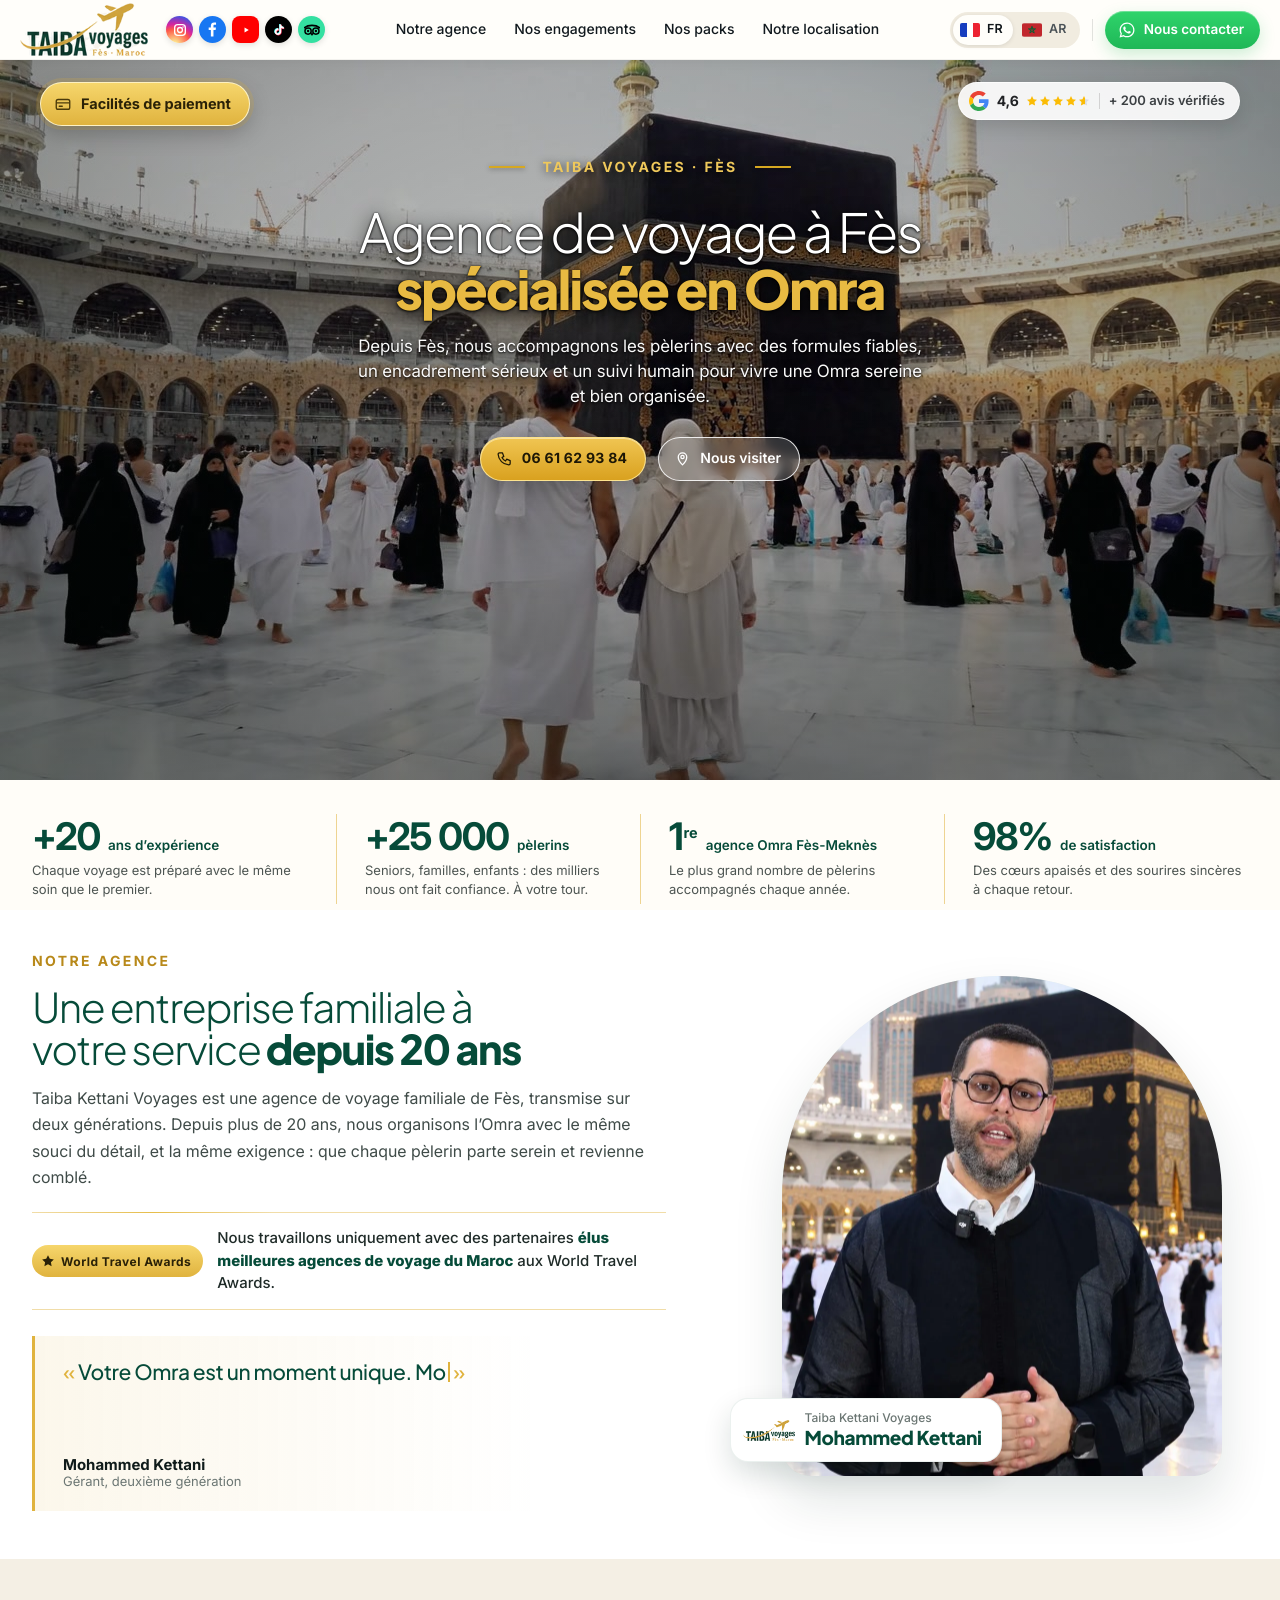
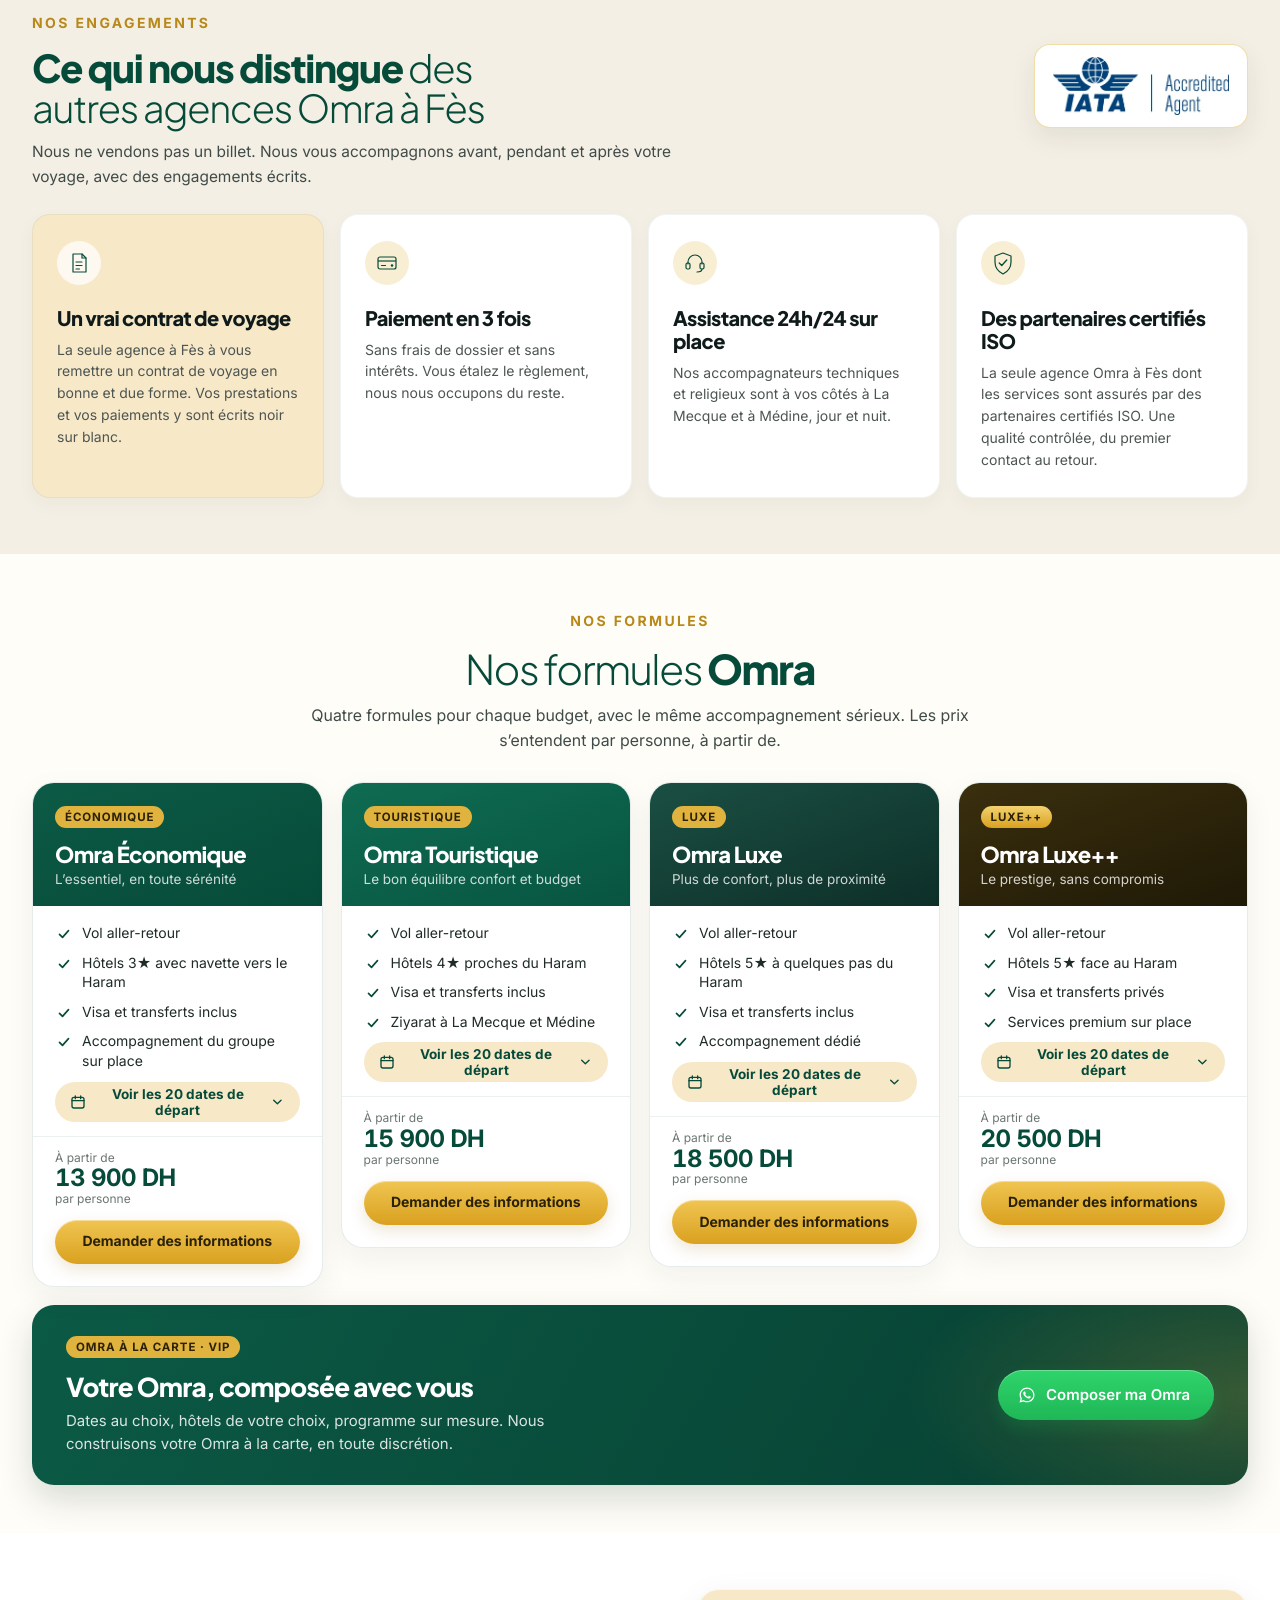
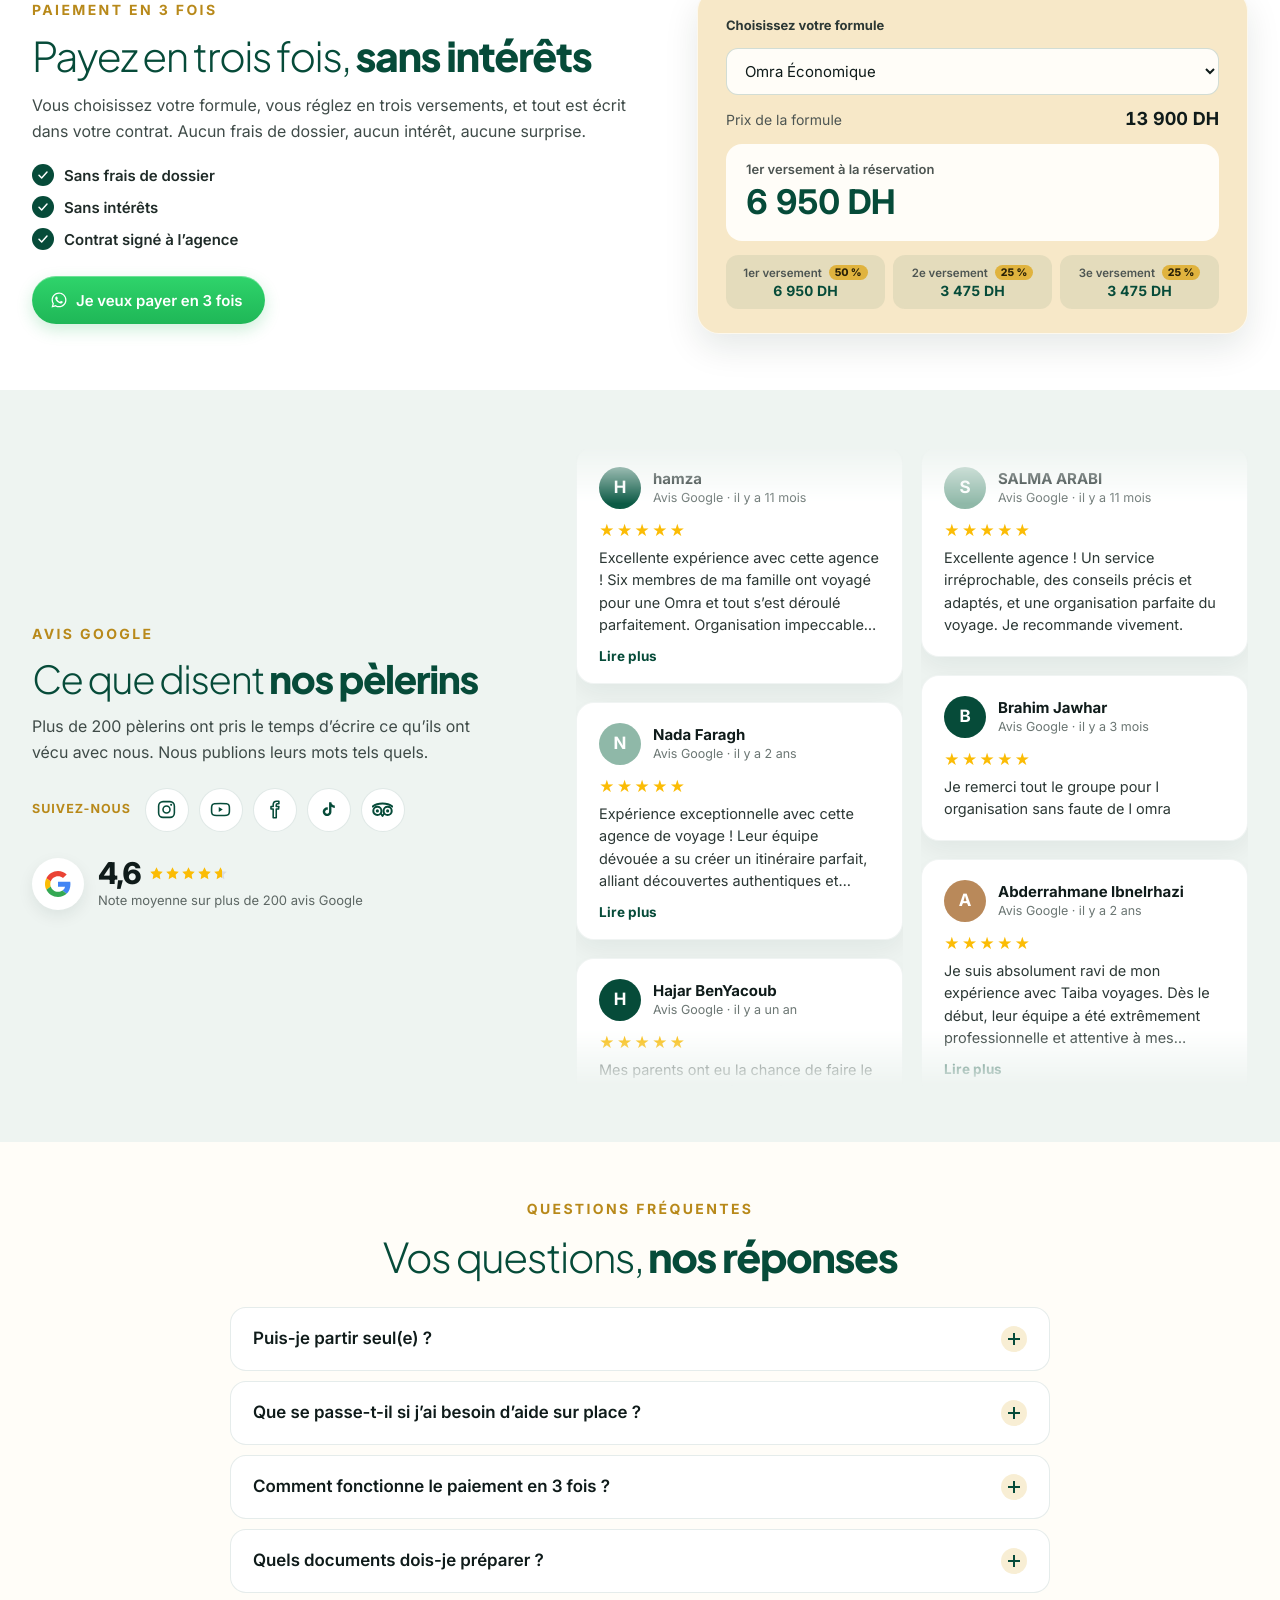
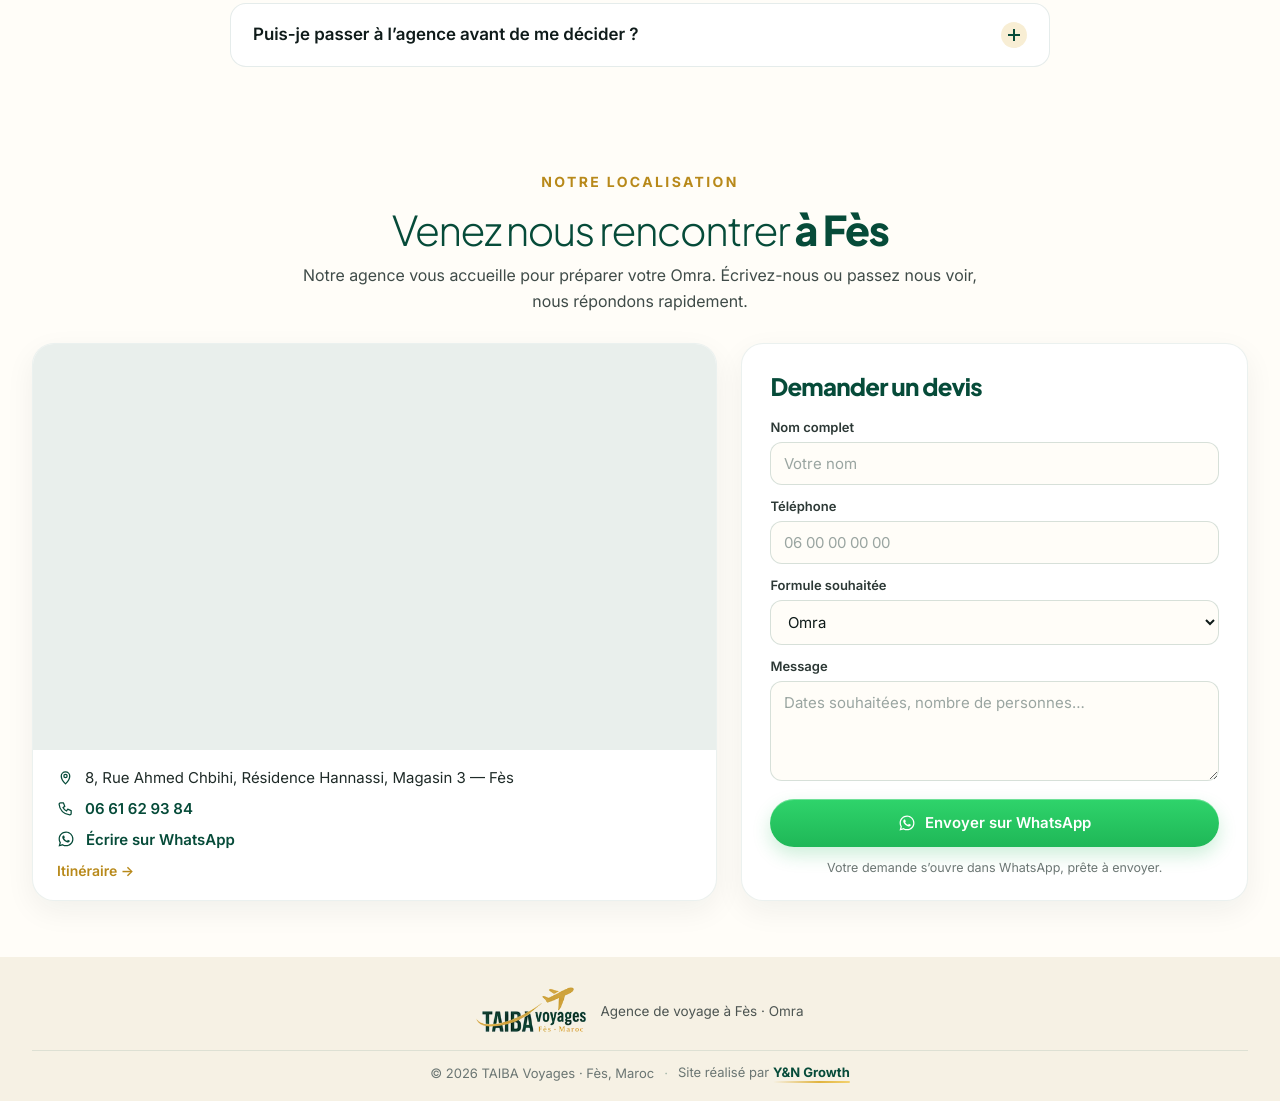
==== commit 3e93b462: "Badge IATA centré sur téléphone Co-Authored-By: Claude Opus 5.5 <noreply@anthropic.com> Claude-Sessi" ====
--- a/index.html
+++ b/index.html
@@ -27,7 +27,7 @@
   <link rel="icon" href="/favicon.ico" sizes="48x48" />
   <link rel="icon" href="/favicon.svg" type="image/svg+xml" />
   <link rel="apple-touch-icon" href="/apple-touch-icon.png" />
-  <link rel="stylesheet" href="styles.css?v=75" />
+  <link rel="stylesheet" href="styles.css?v=76" />
 </head>
 <body>
   <header class="site-header">
@@ -516,6 +516,6 @@
     <div class="footer-copy"><span>© 2026 TAIBA Voyages · Fès, Maroc</span><span class="footer-sep" aria-hidden="true">·</span><span>Site réalisé par <a class="credit" href="https://www.yngrowth.com" target="_blank" rel="noopener"><span>Y&amp;N Growth</span></a></span></div>
   </footer>
 
-  <script src="script.js?v=75"></script>
+  <script src="script.js?v=76"></script>
 </body>
 </html>
--- a/styles.css
+++ b/styles.css
@@ -2408,7 +2408,7 @@
 .iata-badge img { display: block; height: 58px; width: auto; }
 @media (max-width: 900px) {
   .pledges-head .pledges-copy { grid-template-columns: minmax(0, 1fr); }
-  .pledges-copy > .iata-badge { grid-column: 1; grid-row: auto; justify-self: start; margin-top: 16px; }
+  .pledges-copy > .iata-badge { grid-column: 1; grid-row: auto; justify-self: center; margin-top: 18px; }
   .iata-badge { padding: 9px 14px; border-radius: 14px; }
   .iata-badge img { height: 42px; }
 }
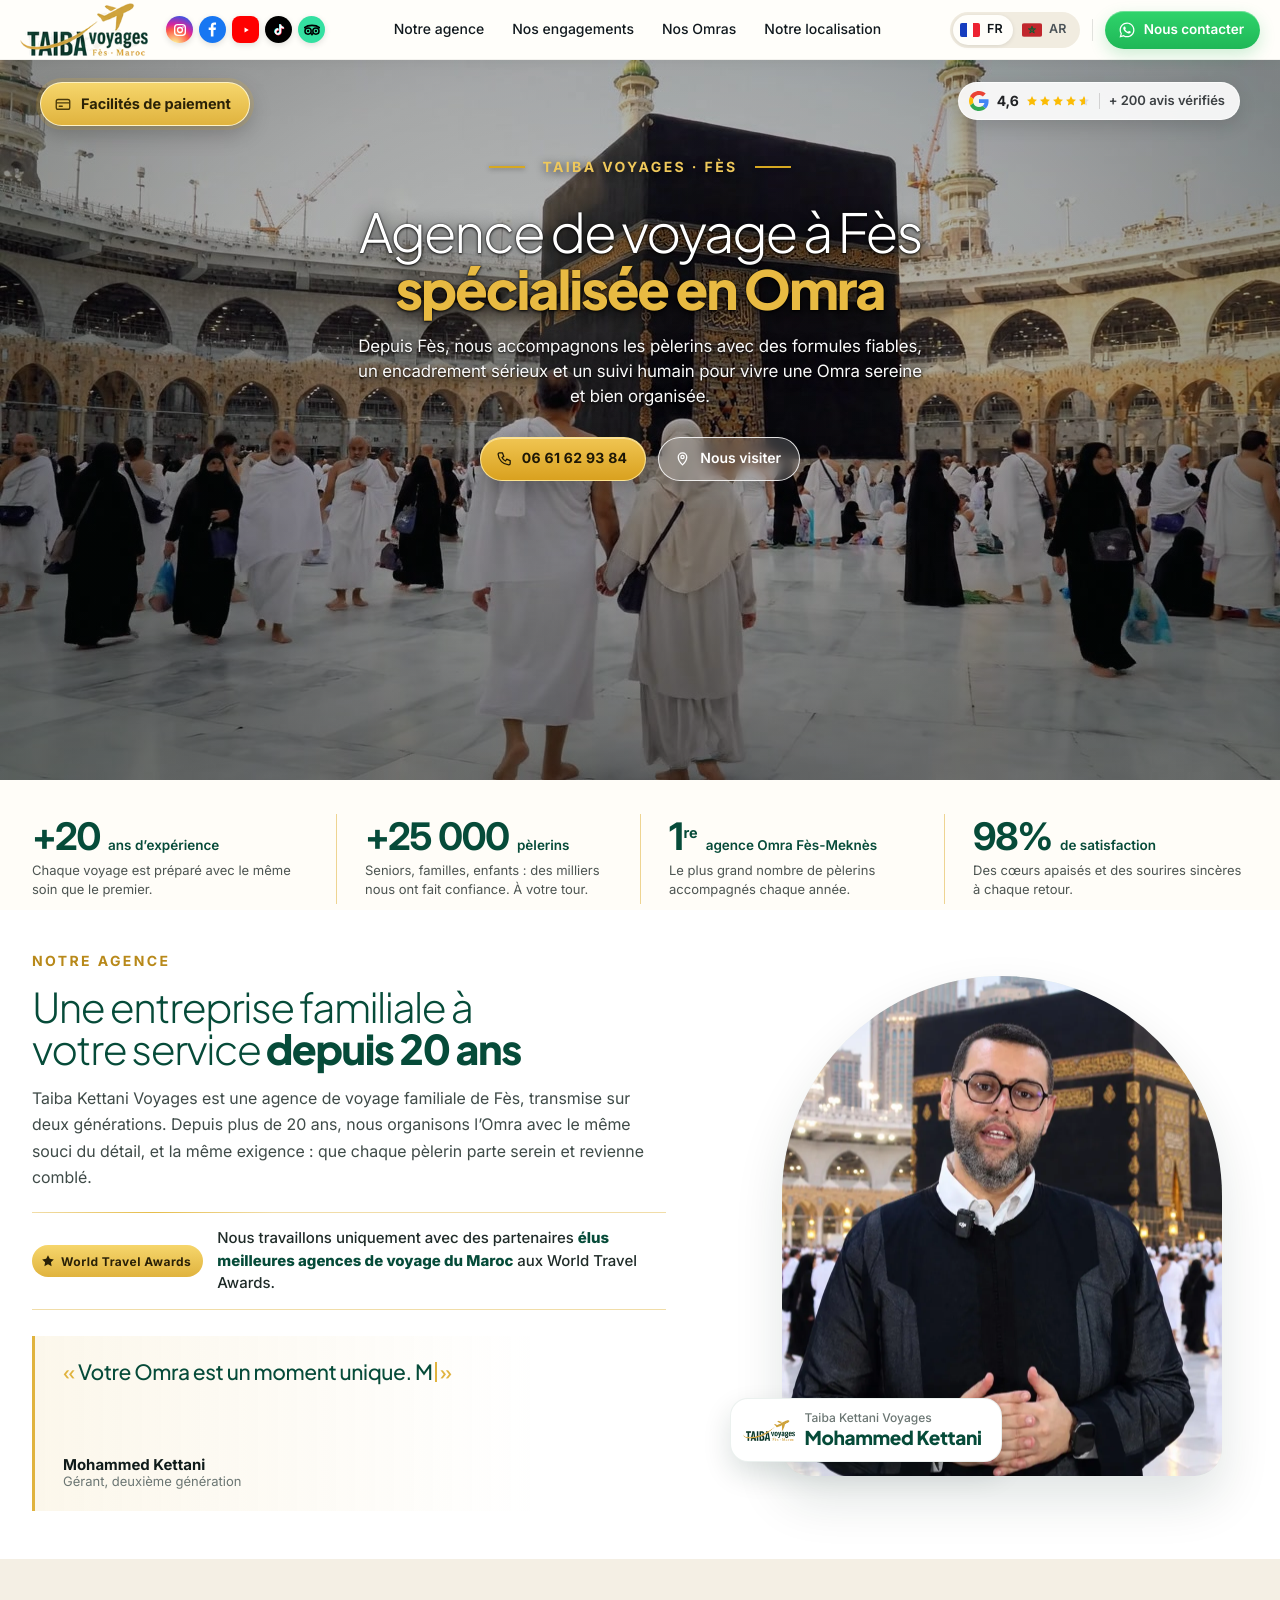
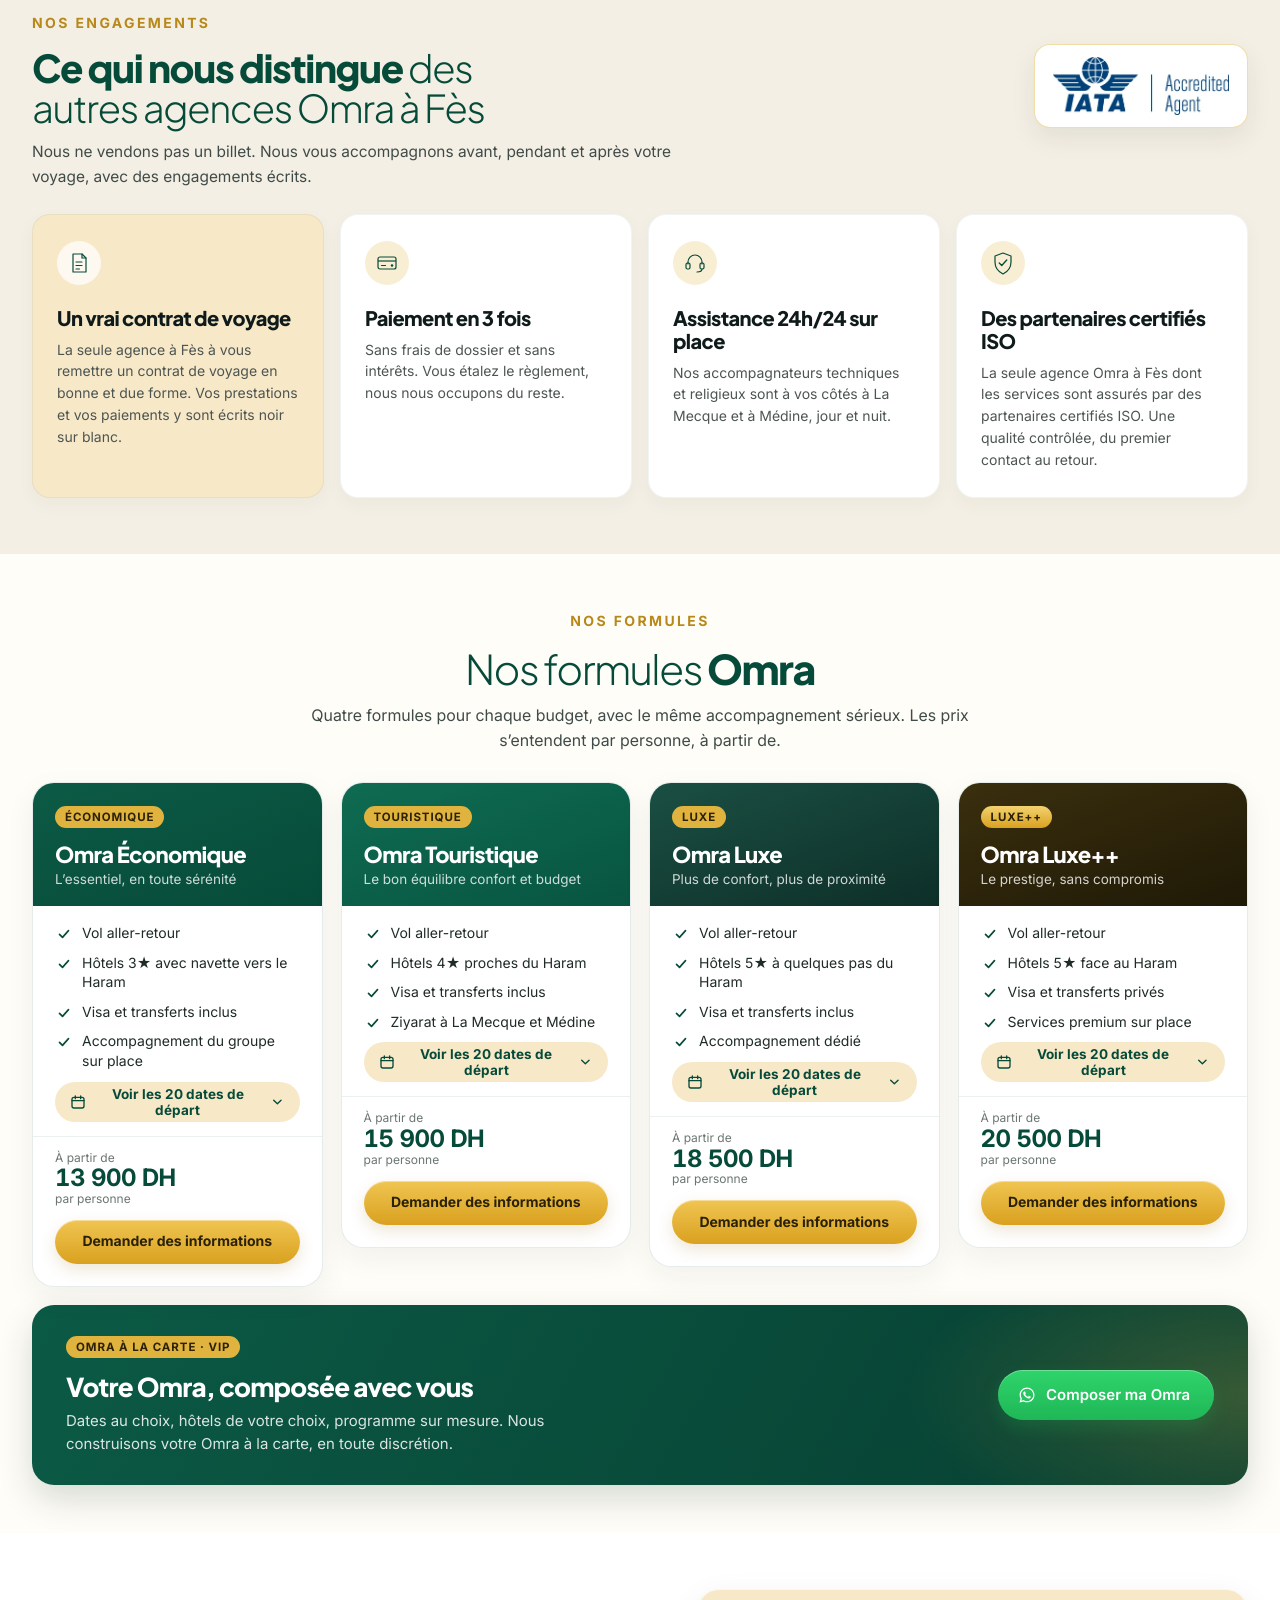
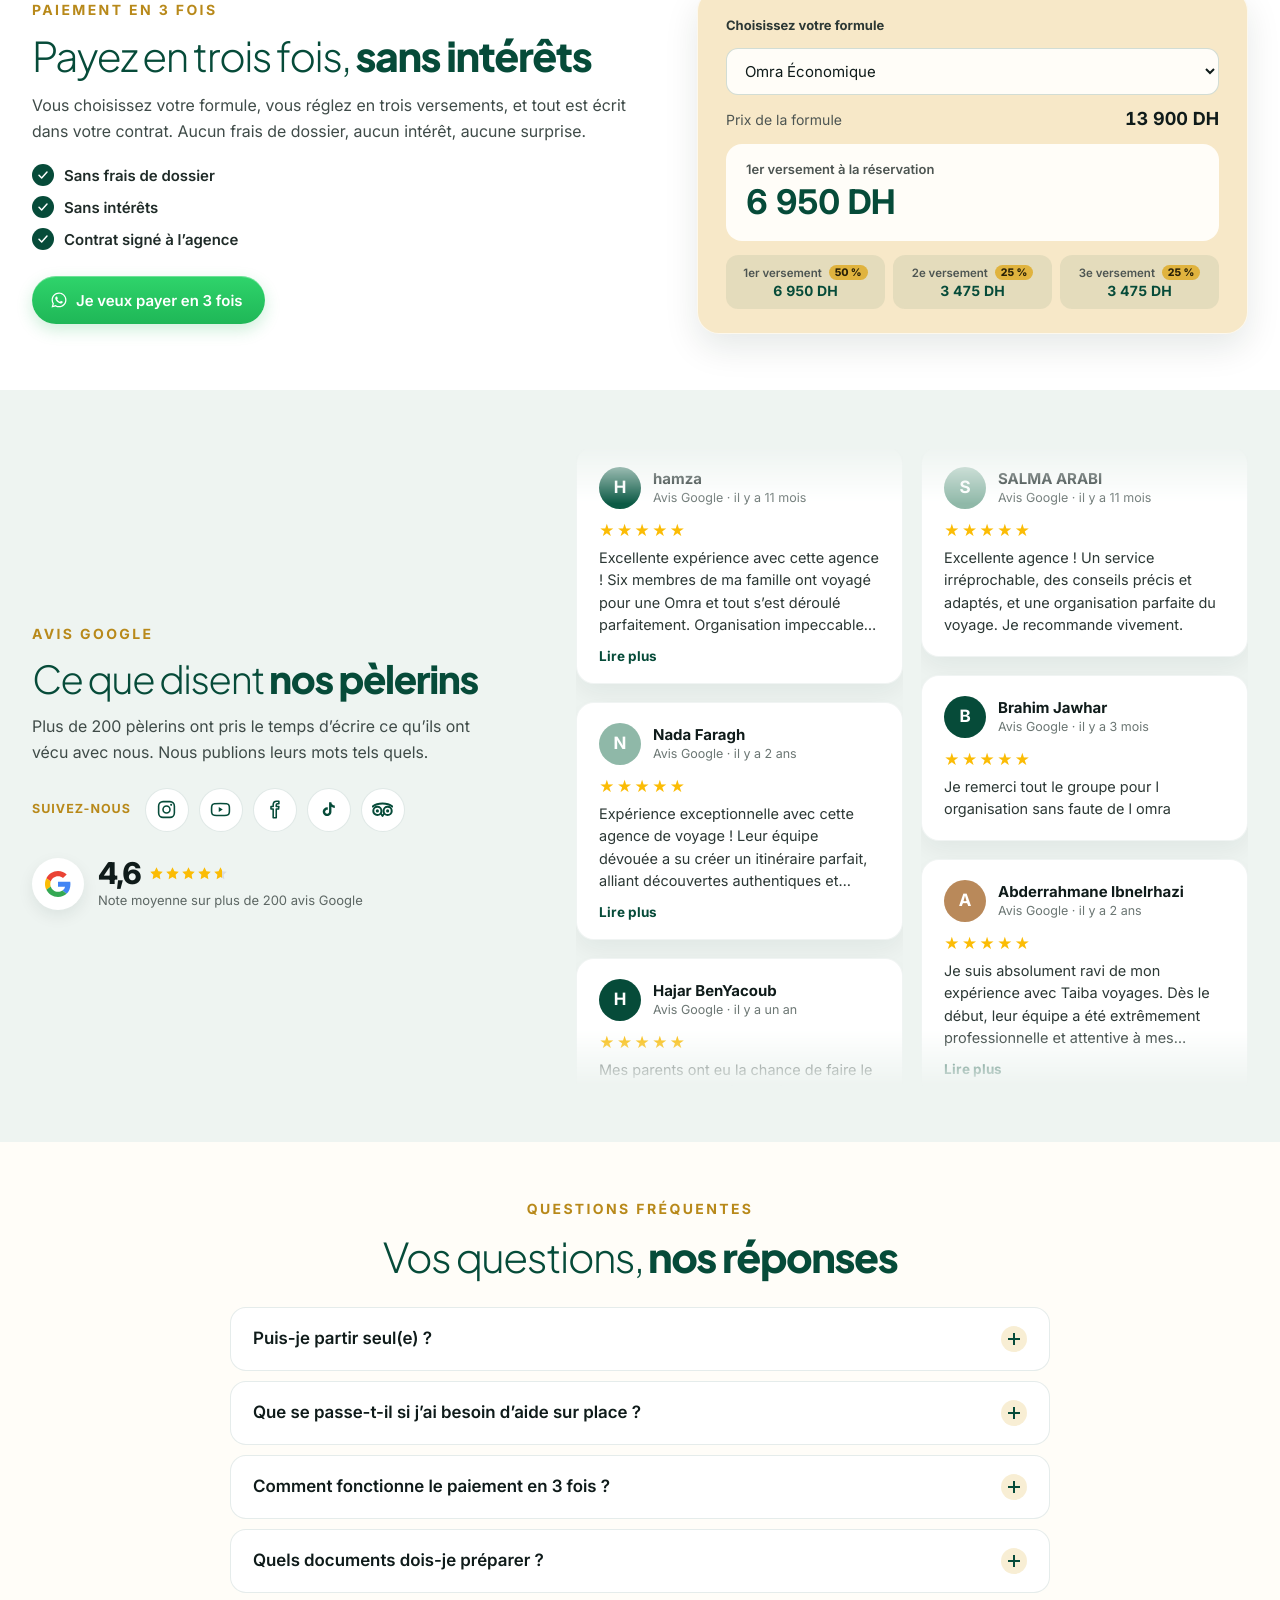
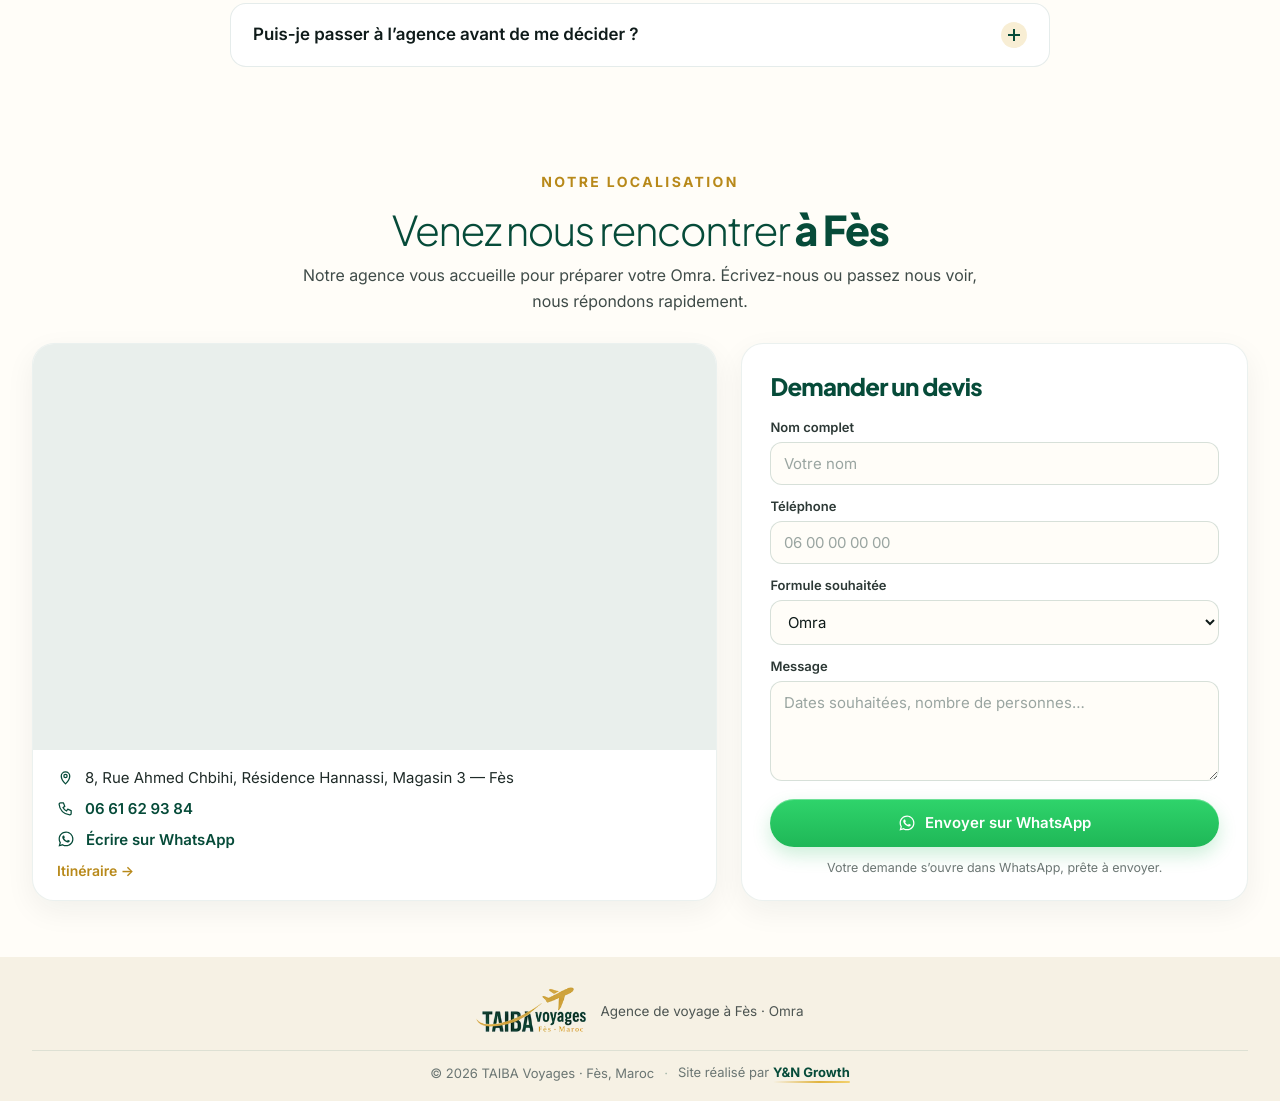
==== commit 6860633d: "Menu : « Nos packs » devient « Nos Omras » (AR : عروض العمرة) ; navbar sans débordement sur les peti" ====
--- a/index.html
+++ b/index.html
@@ -27,7 +27,7 @@
   <link rel="icon" href="/favicon.ico" sizes="48x48" />
   <link rel="icon" href="/favicon.svg" type="image/svg+xml" />
   <link rel="apple-touch-icon" href="/apple-touch-icon.png" />
-  <link rel="stylesheet" href="styles.css?v=76" />
+  <link rel="stylesheet" href="styles.css?v=77" />
 </head>
 <body>
   <header class="site-header">
@@ -46,7 +46,7 @@
       <nav class="desktop-nav" aria-label="Navigation principale">
         <a href="#agence">Notre agence</a>
         <a href="#engagements">Nos engagements</a>
-        <a href="#packs">Nos packs</a>
+        <a href="#packs">Nos Omras</a>
         <a href="#localisation">Notre localisation</a>
       </nav>
 
@@ -85,7 +85,7 @@
     <div class="mobile-panel" hidden>
       <a href="#agence">Notre agence</a>
       <a href="#engagements">Nos engagements</a>
-      <a href="#packs">Nos packs</a>
+      <a href="#packs">Nos Omras</a>
       <a href="#localisation">Notre localisation</a>
     </div>
   </header>
@@ -516,6 +516,6 @@
     <div class="footer-copy"><span>© 2026 TAIBA Voyages · Fès, Maroc</span><span class="footer-sep" aria-hidden="true">·</span><span>Site réalisé par <a class="credit" href="https://www.yngrowth.com" target="_blank" rel="noopener"><span>Y&amp;N Growth</span></a></span></div>
   </footer>
 
-  <script src="script.js?v=76"></script>
+  <script src="script.js?v=77"></script>
 </body>
 </html>
--- a/styles.css
+++ b/styles.css
@@ -2340,7 +2340,7 @@
   .site-header .nav-shell > .nav-social .soc-fb svg { width: 14px; height: 14px; }
   .site-header .nav-shell > .nav-social .soc-yt { border-radius: 7px; }
 }
-@media (max-width: 1060px) {
+@media (max-width: 1100px) {
   .site-header .nav-shell > .nav-social { display: none; }
 }
 /* AR : le numéro reste écrit de gauche à droite, mais calé à droite comme les autres champs. */
@@ -2348,7 +2348,7 @@
 
 /* Réseaux sociaux flottants (téléphone et tablette) : colonne compacte sur le bord libre, suit le scroll. */
 .social-rail { display: none; }
-@media (max-width: 1060px) {
+@media (max-width: 1100px) {
   .social-rail {
     position: fixed;
     right: 5px;
@@ -2418,3 +2418,8 @@
   .reviews-social { flex-wrap: wrap; row-gap: 10px; }
   .reviews-social .footer-follow { flex-basis: 100%; }
 }
+/* Petits écrans d'ordinateur (901–980px) : menu un peu plus serré pour tenir sur une ligne. */
+@media (min-width: 901px) and (max-width: 980px) {
+  .desktop-nav { gap: 16px; }
+  .desktop-nav a { font-size: 13px; }
+}
